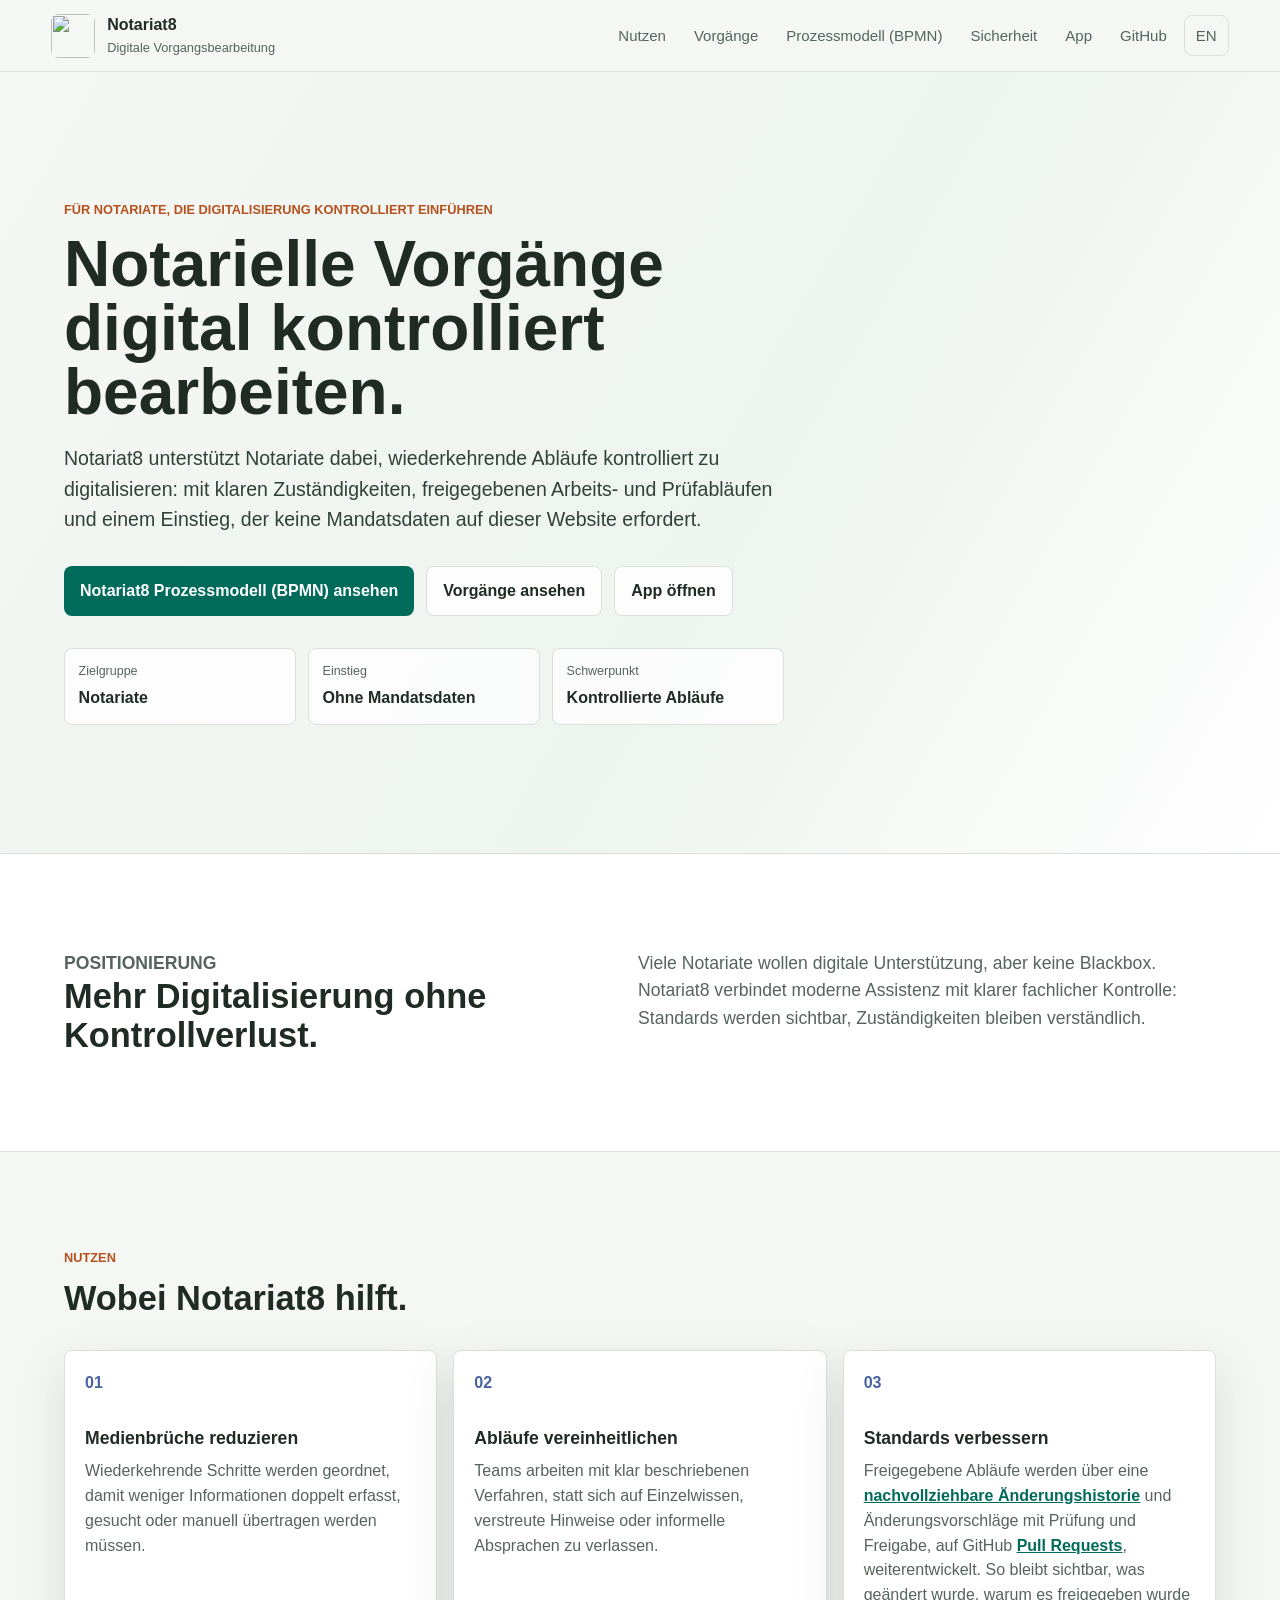
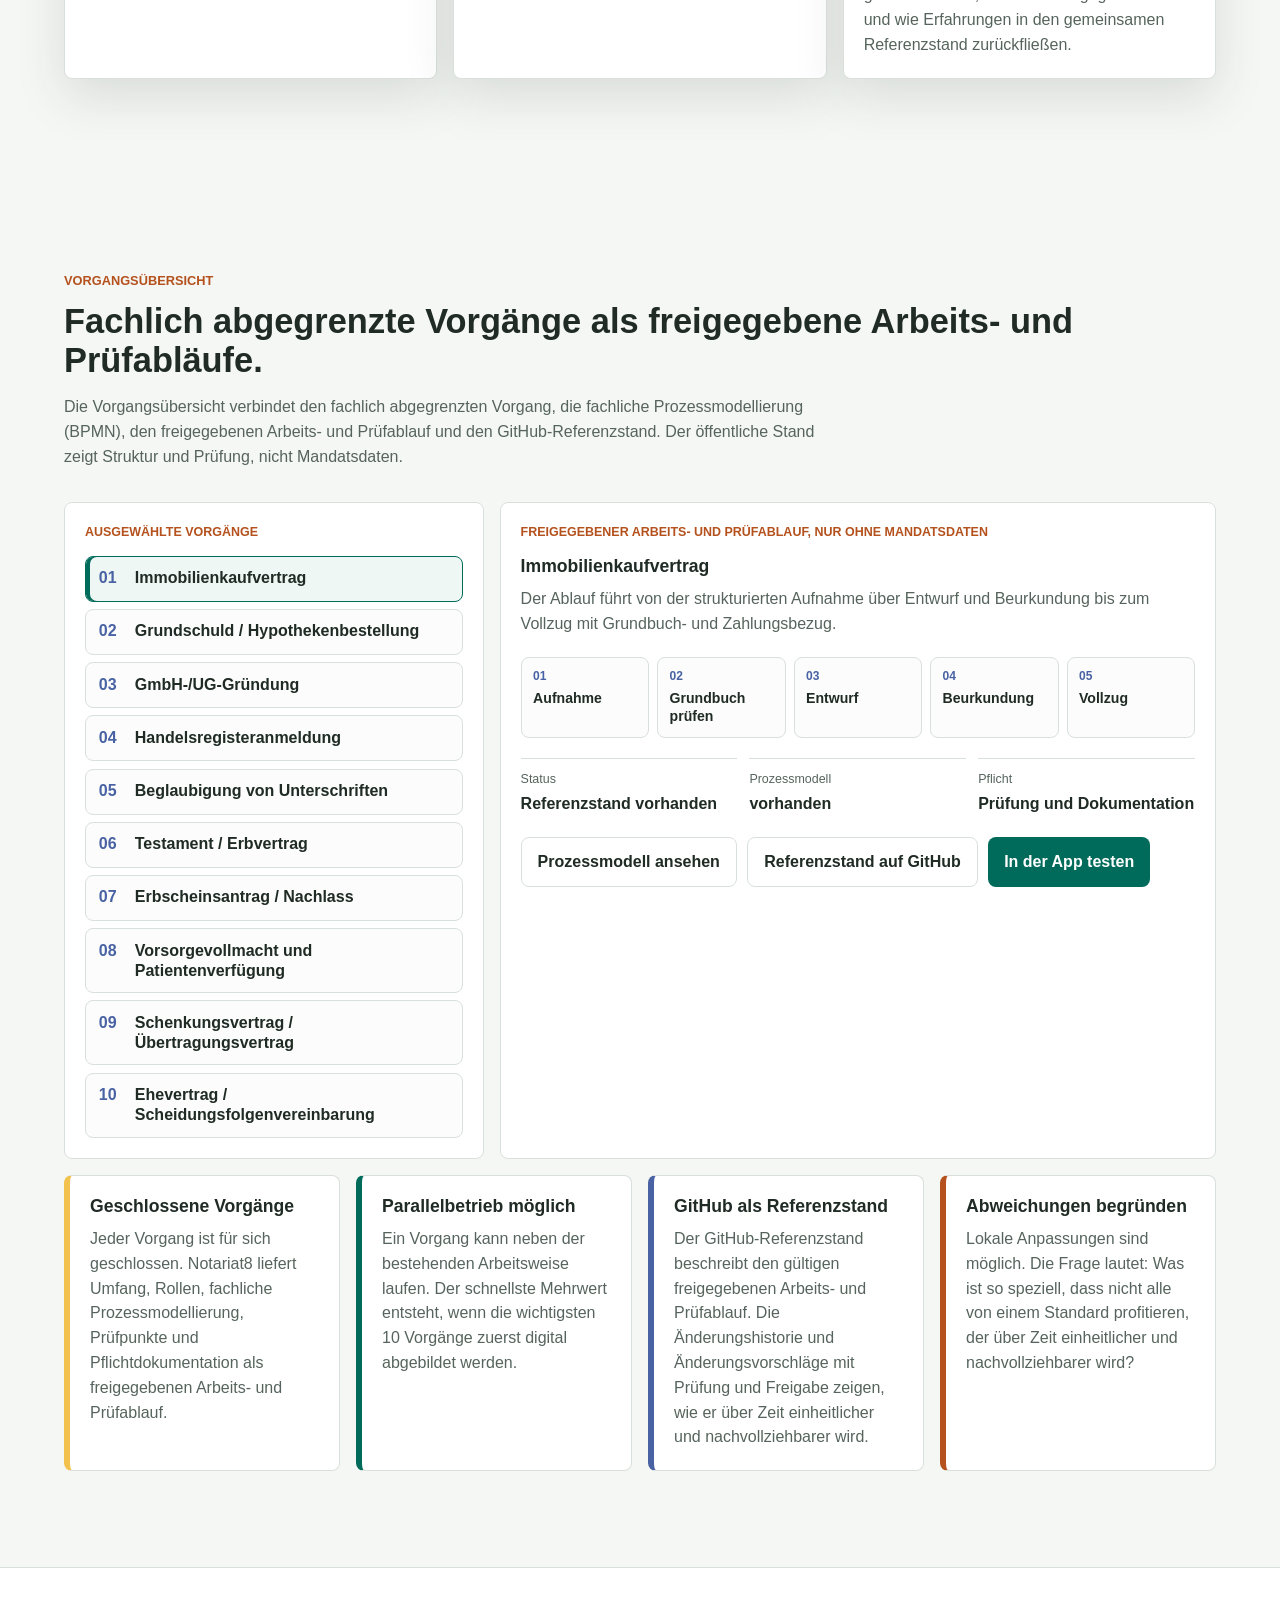
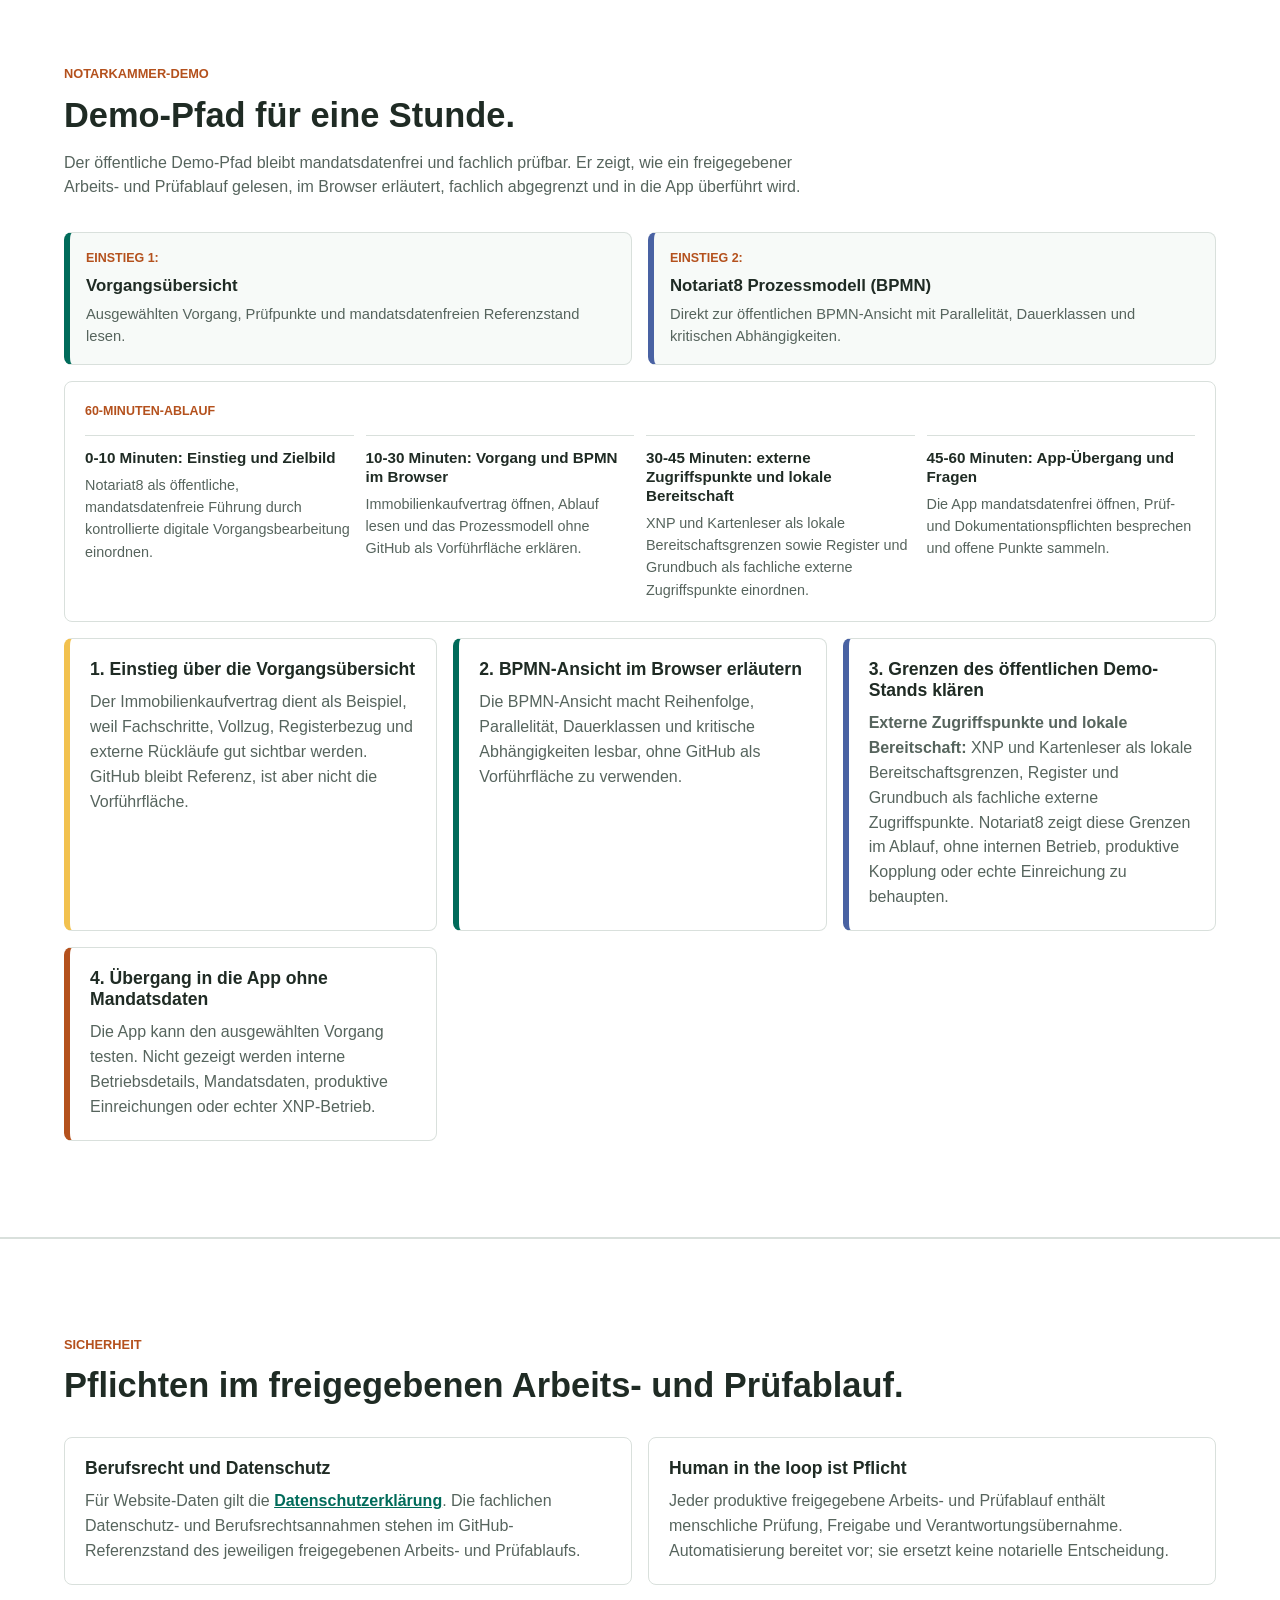
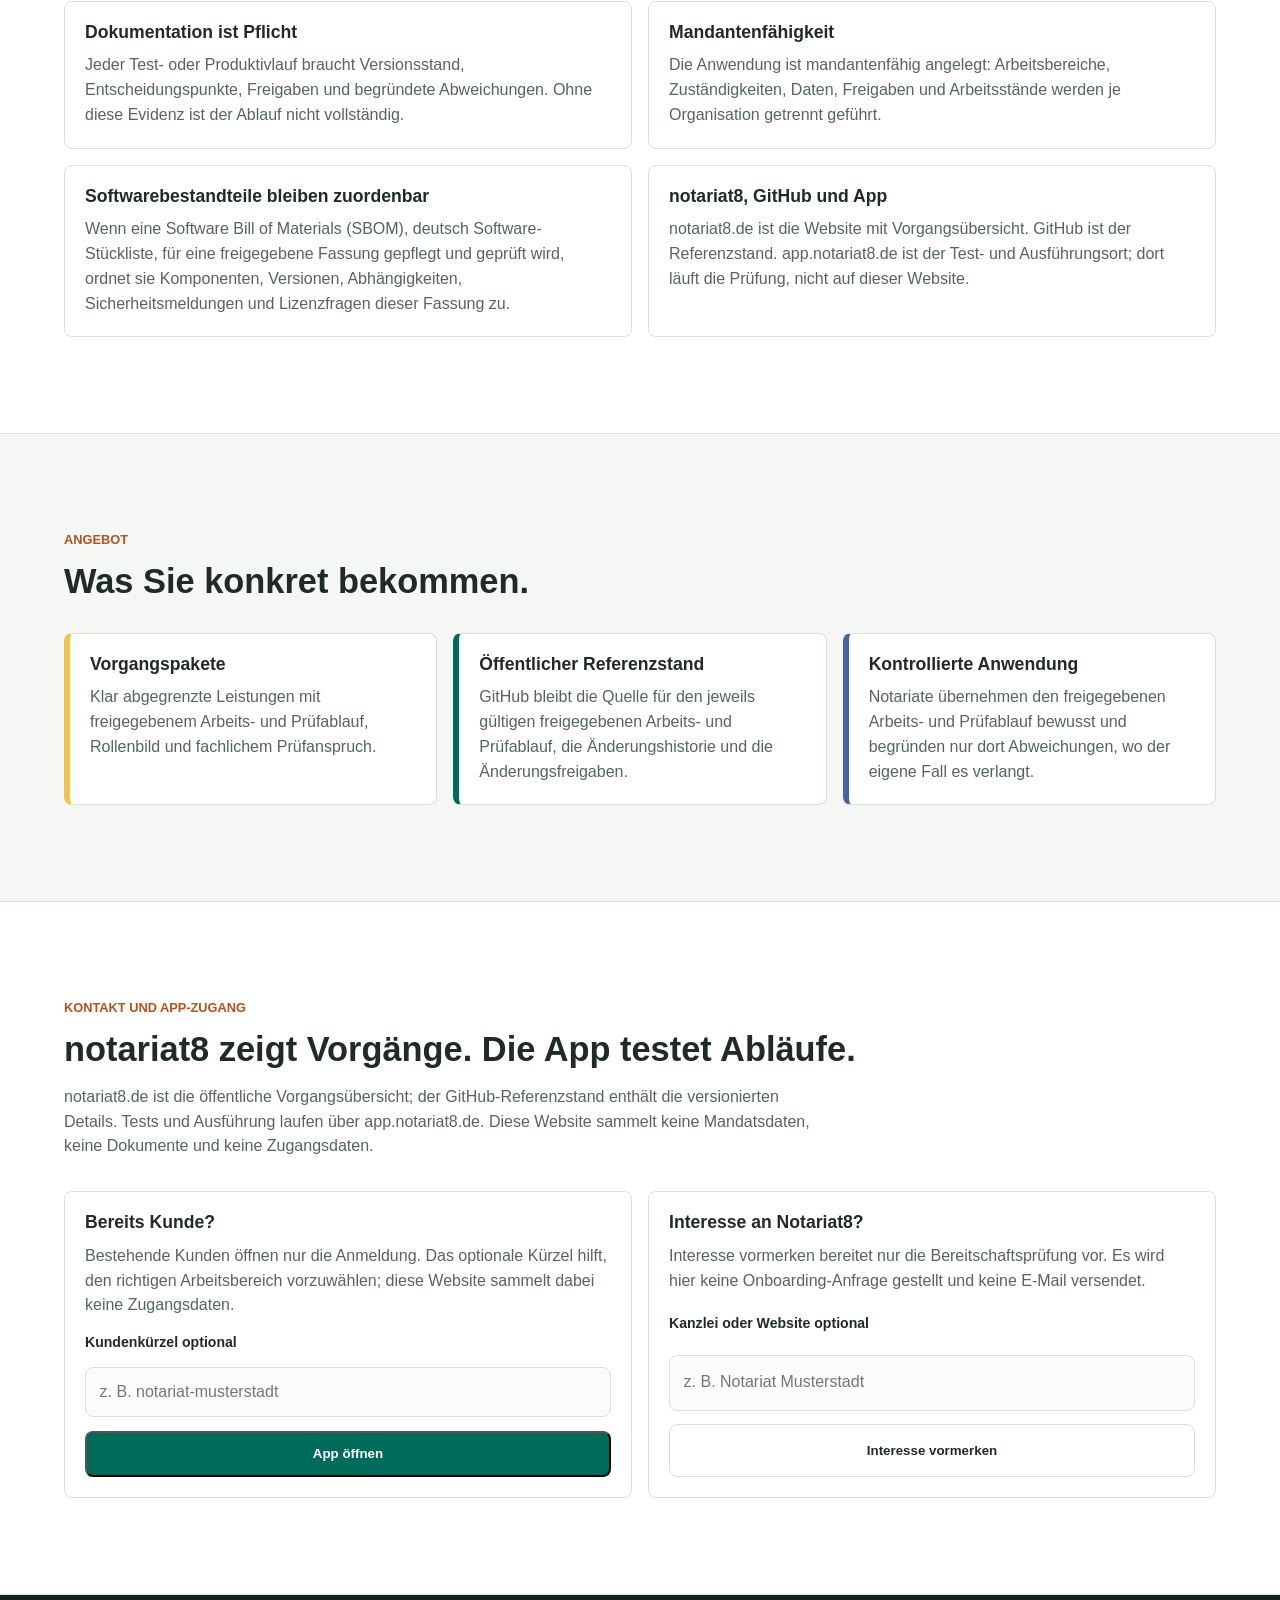
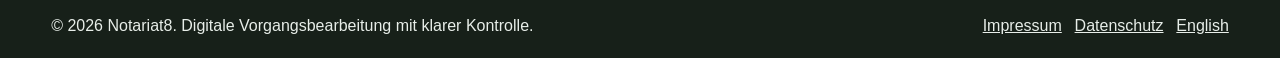
==== index.html @ 85827b91 "fix: make process model the primary matter view" ====
<!doctype html>
<html lang="de">
  <head>
    <meta charset="utf-8">
    <meta name="viewport" content="width=device-width, initial-scale=1">
    <title>Notariat8 | Digitale Vorgangsbearbeitung kontrolliert einführen</title>
    <meta name="description" content="Notariat8 liefert fachlich abgegrenzte Vorgänge und freigegebene Arbeits- und Prüfabläufe für Notariate: mit GitHub-Referenzstand, nachvollziehbarer Änderungshistorie und ohne Mandatsdaten auf dieser Website.">
    <meta name="theme-color" content="#f5f7f4">
    <link rel="canonical" href="https://notariat8.de/">
    <link rel="alternate" hreflang="de" href="https://notariat8.de/">
    <link rel="alternate" hreflang="en" href="https://notariat8.de/en/">
    <link rel="icon" href="https://bild8.de/assets/8/svg/n8.svg" type="image/svg+xml">
    <meta name="nac-app-url" content="https://app.notariat8.de">
    <link rel="stylesheet" href="assets/site.css?v=20260621-process-model-readability">
    <script src="assets/site.js?v=20260613-process-model" defer></script>
  </head>
  <body>
    <a class="skip-link" href="#content">Zum Inhalt springen</a>
    <header class="site-header">
      <a class="brand" href="./" aria-label="Notariat8 Startseite">
        <img class="brand-mark" src="https://bild8.de/assets/8/svg/n8.svg" width="44" height="44" alt="" aria-hidden="true">
        <span>
          <strong>Notariat8</strong>
          <small>Digitale Vorgangsbearbeitung</small>
        </span>
      </a>
      <button class="nav-toggle" type="button" aria-label="Navigation öffnen" aria-expanded="false" aria-controls="site-nav">☰</button>
      <nav class="site-nav" id="site-nav" aria-label="Hauptnavigation">
        <a href="#nutzen">Nutzen</a>
        <a href="#ablauf">Vorgänge</a>
        <a href="prozessmodell.html?vorgang=immobilienkaufvertrag">Prozessmodell (BPMN)</a>
        <a href="#governance">Sicherheit</a>
        <a href="#app">App</a>
        <a href="https://github.com/notariat8/NaC">GitHub</a>
        <a class="language-link" href="en/" lang="en">EN</a>
      </nav>
    </header>

    <main id="content">
      <section class="hero" aria-labelledby="hero-title">
        <div class="hero-content">
          <p class="eyebrow">Für Notariate, die Digitalisierung kontrolliert einführen</p>
          <h1 id="hero-title">Notarielle Vorgänge digital kontrolliert bearbeiten.</h1>
          <p class="lead">Notariat8 unterstützt Notariate dabei, wiederkehrende Abläufe kontrolliert zu digitalisieren: mit klaren Zuständigkeiten, freigegebenen Arbeits- und Prüfabläufen und einem Einstieg, der keine Mandatsdaten auf dieser Website erfordert.</p>
          <div class="hero-actions" aria-label="Primäre Aktionen">
            <a class="button primary" href="prozessmodell.html?vorgang=immobilienkaufvertrag">Notariat8 Prozessmodell (BPMN) ansehen</a>
            <a class="button secondary" href="#ablauf">Vorgänge ansehen</a>
            <a class="button secondary" href="#app">App öffnen</a>
          </div>
          <dl class="hero-facts" aria-label="Notariat8 Kurzüberblick">
            <div>
              <dt>Zielgruppe</dt>
              <dd>Notariate</dd>
            </div>
            <div>
              <dt>Einstieg</dt>
              <dd>Ohne Mandatsdaten</dd>
            </div>
            <div>
              <dt>Schwerpunkt</dt>
              <dd>Kontrollierte Abläufe</dd>
            </div>
          </dl>
        </div>
      </section>

      <section class="band intro" aria-label="Positionierung">
        <div class="content-grid two">
          <div>
            <p class="section-kicker">Positionierung</p>
            <h2>Mehr Digitalisierung ohne Kontrollverlust.</h2>
          </div>
          <p>Viele Notariate wollen digitale Unterstützung, aber keine Blackbox. Notariat8 verbindet moderne Assistenz mit klarer fachlicher Kontrolle: Standards werden sichtbar, Zuständigkeiten bleiben verständlich.</p>
        </div>
      </section>

      <section class="section" id="nutzen" aria-labelledby="nutzen-title">
        <div class="section-heading">
          <p class="section-kicker">Nutzen</p>
          <h2 id="nutzen-title">Wobei Notariat8 hilft.</h2>
        </div>
        <div class="card-grid">
          <article class="card">
            <span class="card-number">01</span>
            <h3>Medienbrüche reduzieren</h3>
            <p>Wiederkehrende Schritte werden geordnet, damit weniger Informationen doppelt erfasst, gesucht oder manuell übertragen werden müssen.</p>
          </article>
          <article class="card">
            <span class="card-number">02</span>
            <h3>Abläufe vereinheitlichen</h3>
            <p>Teams arbeiten mit klar beschriebenen Verfahren, statt sich auf Einzelwissen, verstreute Hinweise oder informelle Absprachen zu verlassen.</p>
          </article>
          <article class="card">
            <span class="card-number">03</span>
            <h3>Standards verbessern</h3>
            <p>Freigegebene Abläufe werden über eine <a class="text-link" href="https://docs.github.com/github/committing-changes-to-your-project/creating-and-editing-commits/about-commits">nachvollziehbare Änderungshistorie</a> und Änderungsvorschläge mit Prüfung und Freigabe, auf GitHub <a class="text-link" href="https://docs.github.com/en/pull-requests/collaborating-with-pull-requests/proposing-changes-to-your-work-with-pull-requests/about-pull-requests">Pull Requests</a>, weiterentwickelt. So bleibt sichtbar, was geändert wurde, warum es freigegeben wurde und wie Erfahrungen in den gemeinsamen Referenzstand zurückfließen.</p>
          </article>
        </div>
      </section>

      <section class="section" id="ablauf" aria-labelledby="ablauf-title">
        <div class="section-heading">
          <p class="section-kicker">Vorgangsübersicht</p>
          <h2 id="ablauf-title">Fachlich abgegrenzte Vorgänge als freigegebene Arbeits- und Prüfabläufe.</h2>
          <p>Die Vorgangsübersicht verbindet den fachlich abgegrenzten Vorgang, die fachliche Prozessmodellierung (BPMN), den freigegebenen Arbeits- und Prüfablauf und den GitHub-Referenzstand. Der öffentliche Stand zeigt Struktur und Prüfung, nicht Mandatsdaten.</p>
        </div>
        <div class="usecase-viewer" data-usecase-viewer>
          <div class="usecase-browser" aria-label="Ausgewählte Vorgänge">
            <p class="viewer-label">Ausgewählte Vorgänge</p>
            <div class="usecase-tabs" role="tablist" aria-label="Vorgänge auswählen">
              <button class="usecase-tab is-active" type="button" role="tab" id="tab-immobilienkaufvertrag" aria-controls="panel-immobilienkaufvertrag" aria-selected="true" data-usecase-tab="immobilienkaufvertrag"><span>01</span>Immobilienkaufvertrag</button>
              <button class="usecase-tab" type="button" role="tab" id="tab-grundschuld-hypothekenbestellung" aria-controls="panel-grundschuld-hypothekenbestellung" aria-selected="false" data-usecase-tab="grundschuld-hypothekenbestellung"><span>02</span>Grundschuld / Hypothekenbestellung</button>
              <button class="usecase-tab" type="button" role="tab" id="tab-online-gmbh-gruendung" aria-controls="panel-online-gmbh-gruendung" aria-selected="false" data-usecase-tab="online-gmbh-gruendung"><span>03</span>GmbH-/UG-Gründung</button>
              <button class="usecase-tab" type="button" role="tab" id="tab-handelsregisteranmeldung" aria-controls="panel-handelsregisteranmeldung" aria-selected="false" data-usecase-tab="handelsregisteranmeldung"><span>04</span>Handelsregisteranmeldung</button>
              <button class="usecase-tab" type="button" role="tab" id="tab-unterschriftsbeglaubigung" aria-controls="panel-unterschriftsbeglaubigung" aria-selected="false" data-usecase-tab="unterschriftsbeglaubigung"><span>05</span>Beglaubigung von Unterschriften</button>
              <button class="usecase-tab" type="button" role="tab" id="tab-testament-erbvertrag" aria-controls="panel-testament-erbvertrag" aria-selected="false" data-usecase-tab="testament-erbvertrag"><span>06</span>Testament / Erbvertrag</button>
              <button class="usecase-tab" type="button" role="tab" id="tab-erbscheinsantrag-nachlass" aria-controls="panel-erbscheinsantrag-nachlass" aria-selected="false" data-usecase-tab="erbscheinsantrag-nachlass"><span>07</span>Erbscheinsantrag / Nachlass</button>
              <button class="usecase-tab" type="button" role="tab" id="tab-vorsorgevollmacht-patientenverfuegung" aria-controls="panel-vorsorgevollmacht-patientenverfuegung" aria-selected="false" data-usecase-tab="vorsorgevollmacht-patientenverfuegung"><span>08</span>Vorsorgevollmacht und Patientenverfügung</button>
              <button class="usecase-tab" type="button" role="tab" id="tab-schenkungsvertrag-uebertragungsvertrag" aria-controls="panel-schenkungsvertrag-uebertragungsvertrag" aria-selected="false" data-usecase-tab="schenkungsvertrag-uebertragungsvertrag"><span>09</span>Schenkungsvertrag / Übertragungsvertrag</button>
              <button class="usecase-tab" type="button" role="tab" id="tab-ehevertrag-scheidungsfolgenvereinbarung" aria-controls="panel-ehevertrag-scheidungsfolgenvereinbarung" aria-selected="false" data-usecase-tab="ehevertrag-scheidungsfolgenvereinbarung"><span>10</span>Ehevertrag / Scheidungsfolgenvereinbarung</button>
            </div>
          </div>
          <div class="usecase-panels">
            <article class="usecase-panel is-active" role="tabpanel" id="panel-immobilienkaufvertrag" aria-labelledby="tab-immobilienkaufvertrag" data-usecase-panel="immobilienkaufvertrag">
              <p class="viewer-label">freigegebener Arbeits- und Prüfablauf, nur ohne Mandatsdaten</p>
              <h3>Immobilienkaufvertrag</h3>
              <p>Der Ablauf führt von der strukturierten Aufnahme über Entwurf und Beurkundung bis zum Vollzug mit Grundbuch- und Zahlungsbezug.</p>
              <ol class="process-steps">
                <li>Aufnahme</li>
                <li>Grundbuch prüfen</li>
                <li>Entwurf</li>
                <li>Beurkundung</li>
                <li>Vollzug</li>
              </ol>
              <dl class="viewer-meta">
                <div><dt>Status</dt><dd>Referenzstand vorhanden</dd></div>
                <div><dt>Prozessmodell</dt><dd>vorhanden</dd></div>
                <div><dt>Pflicht</dt><dd>Prüfung und Dokumentation</dd></div>
              </dl>
              <div class="viewer-actions">
                <a class="button secondary" href="prozessmodell.html?vorgang=immobilienkaufvertrag">Prozessmodell ansehen</a>
                <a class="button secondary" href="https://github.com/notariat8/NaC/tree/main/usecases/immobilienkaufvertrag">Referenzstand auf GitHub</a>
                <a class="button primary" href="https://app.notariat8.de/login?source=notariat8&amp;entry=usecase&amp;usecase=immobilienkaufvertrag">In der App testen</a>
              </div>
            </article>
            <article class="usecase-panel" role="tabpanel" id="panel-grundschuld-hypothekenbestellung" aria-labelledby="tab-grundschuld-hypothekenbestellung" data-usecase-panel="grundschuld-hypothekenbestellung" hidden>
              <p class="viewer-label">freigegebener Arbeits- und Prüfablauf, nur ohne Mandatsdaten</p>
              <h3>Grundschuld / Hypothekenbestellung</h3>
              <p>Der Ablauf bündelt Grundbuchbezug, Gläubigervorgaben, Entwurf, Beurkundung und Einreichung in einem prüfbaren Ablauf.</p>
              <ol class="process-steps">
                <li>Aufnahme</li>
                <li>Gläubigervorgaben</li>
                <li>Entwurf</li>
                <li>Beurkundung</li>
                <li>Einreichung</li>
              </ol>
              <dl class="viewer-meta">
                <div><dt>Status</dt><dd>Referenzstand vorhanden</dd></div>
                <div><dt>Prozessmodell</dt><dd>vorhanden</dd></div>
                <div><dt>Pflicht</dt><dd>Prüfung und Dokumentation</dd></div>
              </dl>
              <div class="viewer-actions">
                <a class="button secondary" href="prozessmodell.html?vorgang=grundschuld-hypothekenbestellung">Prozessmodell ansehen</a>
                <a class="button secondary" href="https://github.com/notariat8/NaC/tree/main/usecases/grundschuld-hypothekenbestellung">Referenzstand auf GitHub</a>
                <a class="button primary" href="https://app.notariat8.de/login?source=notariat8&amp;entry=usecase&amp;usecase=grundschuld-hypothekenbestellung">In der App testen</a>
              </div>
            </article>
            <article class="usecase-panel" role="tabpanel" id="panel-online-gmbh-gruendung" aria-labelledby="tab-online-gmbh-gruendung" data-usecase-panel="online-gmbh-gruendung" hidden>
              <p class="viewer-label">freigegebener Arbeits- und Prüfablauf, nur ohne Mandatsdaten</p>
              <h3>GmbH-/UG-Gründung</h3>
              <p>Der Ablauf zeigt die digitale Gründung mit Beteiligtenaufnahme, Satzung, Beurkundung, Registeranmeldung und Nachweisführung.</p>
              <ol class="process-steps">
                <li>Beteiligte</li>
                <li>Satzung</li>
                <li>Beurkundung</li>
                <li>Register</li>
                <li>Nachweise</li>
              </ol>
              <dl class="viewer-meta">
                <div><dt>Status</dt><dd>Referenzstand vorhanden</dd></div>
                <div><dt>Prozessmodell</dt><dd>vorhanden</dd></div>
                <div><dt>Pflicht</dt><dd>Prüfung und Dokumentation</dd></div>
              </dl>
              <div class="viewer-actions">
                <a class="button secondary" href="prozessmodell.html?vorgang=online-gmbh-gruendung">Prozessmodell ansehen</a>
                <a class="button secondary" href="https://github.com/notariat8/NaC/tree/main/usecases/online-gmbh-gruendung">Referenzstand auf GitHub</a>
                <a class="button primary" href="https://app.notariat8.de/login?source=notariat8&amp;entry=usecase&amp;usecase=online-gmbh-gruendung">In der App testen</a>
              </div>
            </article>
            <article class="usecase-panel" role="tabpanel" id="panel-handelsregisteranmeldung" aria-labelledby="tab-handelsregisteranmeldung" data-usecase-panel="handelsregisteranmeldung" hidden>
              <p class="viewer-label">freigegebener Arbeits- und Prüfablauf, nur ohne Mandatsdaten</p>
              <h3>Handelsregisteranmeldung</h3>
              <p>Der Ablauf verbindet Beschluss- oder Anmeldungsgrundlage, Vertretungsprüfung, Entwurf, Signatur und Registereinreichung.</p>
              <ol class="process-steps">
                <li>Anlass</li>
                <li>Vertretung</li>
                <li>Entwurf</li>
                <li>Signatur</li>
                <li>Register</li>
              </ol>
              <dl class="viewer-meta">
                <div><dt>Status</dt><dd>Referenzstand vorhanden</dd></div>
                <div><dt>Prozessmodell</dt><dd>vorhanden</dd></div>
                <div><dt>Pflicht</dt><dd>Prüfung und Dokumentation</dd></div>
              </dl>
              <div class="viewer-actions">
                <a class="button secondary" href="prozessmodell.html?vorgang=handelsregisteranmeldung">Prozessmodell ansehen</a>
                <a class="button secondary" href="https://github.com/notariat8/NaC/tree/main/usecases/handelsregisteranmeldung">Referenzstand auf GitHub</a>
                <a class="button primary" href="https://app.notariat8.de/login?source=notariat8&amp;entry=usecase&amp;usecase=handelsregisteranmeldung">In der App testen</a>
              </div>
            </article>
            <article class="usecase-panel" role="tabpanel" id="panel-unterschriftsbeglaubigung" aria-labelledby="tab-unterschriftsbeglaubigung" data-usecase-panel="unterschriftsbeglaubigung" hidden>
              <p class="viewer-label">freigegebener Arbeits- und Prüfablauf, nur ohne Mandatsdaten</p>
              <h3>Beglaubigung von Unterschriften</h3>
              <p>Der Ablauf hält Identität, Vertretung, Dokumentprüfung, Beglaubigung und Ausfertigung als geschlossenen Ablauf zusammen.</p>
              <ol class="process-steps">
                <li>Identität</li>
                <li>Vertretung</li>
                <li>Dokument</li>
                <li>Beglaubigung</li>
                <li>Ausfertigung</li>
              </ol>
              <dl class="viewer-meta">
                <div><dt>Status</dt><dd>Referenzstand vorhanden</dd></div>
                <div><dt>Prozessmodell</dt><dd>vorhanden</dd></div>
                <div><dt>Pflicht</dt><dd>Prüfung und Dokumentation</dd></div>
              </dl>
              <div class="viewer-actions">
                <a class="button secondary" href="prozessmodell.html?vorgang=unterschriftsbeglaubigung">Prozessmodell ansehen</a>
                <a class="button secondary" href="https://github.com/notariat8/NaC/tree/main/usecases/unterschriftsbeglaubigung">Referenzstand auf GitHub</a>
                <a class="button primary" href="https://app.notariat8.de/login?source=notariat8&amp;entry=usecase&amp;usecase=unterschriftsbeglaubigung">In der App testen</a>
              </div>
            </article>
            <article class="usecase-panel" role="tabpanel" id="panel-testament-erbvertrag" aria-labelledby="tab-testament-erbvertrag" data-usecase-panel="testament-erbvertrag" hidden>
              <p class="viewer-label">freigegebener Arbeits- und Prüfablauf, nur ohne Mandatsdaten</p>
              <h3>Testament / Erbvertrag</h3>
              <p>Der Ablauf zeigt Beratung, Entwurf, Beurkundung, Verwahrung und Registerbezug ohne echte persönliche Daten.</p>
              <ol class="process-steps">
                <li>Beratung</li>
                <li>Entwurf</li>
                <li>Beurkundung</li>
                <li>Verwahrung</li>
                <li>Nachweis</li>
              </ol>
              <dl class="viewer-meta">
                <div><dt>Status</dt><dd>Referenzstand vorhanden</dd></div>
                <div><dt>Prozessmodell</dt><dd>vorhanden</dd></div>
                <div><dt>Pflicht</dt><dd>Prüfung und Dokumentation</dd></div>
              </dl>
              <div class="viewer-actions">
                <a class="button secondary" href="prozessmodell.html?vorgang=testament-erbvertrag">Prozessmodell ansehen</a>
                <a class="button secondary" href="https://github.com/notariat8/NaC/tree/main/usecases/testament-erbvertrag">Referenzstand auf GitHub</a>
                <a class="button primary" href="https://app.notariat8.de/login?source=notariat8&amp;entry=usecase&amp;usecase=testament-erbvertrag">In der App testen</a>
              </div>
            </article>
            <article class="usecase-panel" role="tabpanel" id="panel-erbscheinsantrag-nachlass" aria-labelledby="tab-erbscheinsantrag-nachlass" data-usecase-panel="erbscheinsantrag-nachlass" hidden>
              <p class="viewer-label">freigegebener Arbeits- und Prüfablauf, nur ohne Mandatsdaten</p>
              <h3>Erbscheinsantrag / Nachlass</h3>
              <p>Der Ablauf führt Erbfolge, Urkundenlage, Antrag, Versicherung, Beurkundung und Nachlassgericht-Bezug geordnet zusammen.</p>
              <ol class="process-steps">
                <li>Erbfolge</li>
                <li>Urkunden</li>
                <li>Antrag</li>
                <li>Beurkundung</li>
                <li>Gericht</li>
              </ol>
              <dl class="viewer-meta">
                <div><dt>Status</dt><dd>Referenzstand vorhanden</dd></div>
                <div><dt>Prozessmodell</dt><dd>vorhanden</dd></div>
                <div><dt>Pflicht</dt><dd>Prüfung und Dokumentation</dd></div>
              </dl>
              <div class="viewer-actions">
                <a class="button secondary" href="prozessmodell.html?vorgang=erbscheinsantrag-nachlass">Prozessmodell ansehen</a>
                <a class="button secondary" href="https://github.com/notariat8/NaC/tree/main/usecases/erbscheinsantrag-nachlass">Referenzstand auf GitHub</a>
                <a class="button primary" href="https://app.notariat8.de/login?source=notariat8&amp;entry=usecase&amp;usecase=erbscheinsantrag-nachlass">In der App testen</a>
              </div>
            </article>
            <article class="usecase-panel" role="tabpanel" id="panel-vorsorgevollmacht-patientenverfuegung" aria-labelledby="tab-vorsorgevollmacht-patientenverfuegung" data-usecase-panel="vorsorgevollmacht-patientenverfuegung" hidden>
              <p class="viewer-label">freigegebener Arbeits- und Prüfablauf, nur ohne Mandatsdaten</p>
              <h3>Vorsorgevollmacht und Patientenverfügung</h3>
              <p>Der Ablauf macht Beteiligte, Reichweite, Identität, Beurkundung oder Beglaubigung, Registrierung und Ausfertigung sichtbar.</p>
              <ol class="process-steps">
                <li>Beteiligte</li>
                <li>Reichweite</li>
                <li>Identität</li>
                <li>Urkunde</li>
                <li>Register</li>
              </ol>
              <dl class="viewer-meta">
                <div><dt>Status</dt><dd>Referenzstand vorhanden</dd></div>
                <div><dt>Prozessmodell</dt><dd>vorhanden</dd></div>
                <div><dt>Pflicht</dt><dd>Prüfung und Dokumentation</dd></div>
              </dl>
              <div class="viewer-actions">
                <a class="button secondary" href="prozessmodell.html?vorgang=vorsorgevollmacht-patientenverfuegung">Prozessmodell ansehen</a>
                <a class="button secondary" href="https://github.com/notariat8/NaC/tree/main/usecases/vorsorgevollmacht-patientenverfuegung">Referenzstand auf GitHub</a>
                <a class="button primary" href="https://app.notariat8.de/login?source=notariat8&amp;entry=usecase&amp;usecase=vorsorgevollmacht-patientenverfuegung">In der App testen</a>
              </div>
            </article>
            <article class="usecase-panel" role="tabpanel" id="panel-schenkungsvertrag-uebertragungsvertrag" aria-labelledby="tab-schenkungsvertrag-uebertragungsvertrag" data-usecase-panel="schenkungsvertrag-uebertragungsvertrag" hidden>
              <p class="viewer-label">freigegebener Arbeits- und Prüfablauf, nur ohne Mandatsdaten</p>
              <h3>Schenkungsvertrag / Übertragungsvertrag</h3>
              <p>Der Ablauf führt Beteiligte, Gegenstand, Grundbuch- oder Registerbezug, Entwurf, Beurkundung und Vollzug kontrolliert zusammen.</p>
              <ol class="process-steps">
                <li>Beteiligte</li>
                <li>Gegenstand</li>
                <li>Entwurf</li>
                <li>Beurkundung</li>
                <li>Vollzug</li>
              </ol>
              <dl class="viewer-meta">
                <div><dt>Status</dt><dd>Referenzstand vorhanden</dd></div>
                <div><dt>Prozessmodell</dt><dd>vorhanden</dd></div>
                <div><dt>Pflicht</dt><dd>Prüfung und Dokumentation</dd></div>
              </dl>
              <div class="viewer-actions">
                <a class="button secondary" href="prozessmodell.html?vorgang=schenkungsvertrag-uebertragungsvertrag">Prozessmodell ansehen</a>
                <a class="button secondary" href="https://github.com/notariat8/NaC/tree/main/usecases/schenkungsvertrag-uebertragungsvertrag">Referenzstand auf GitHub</a>
                <a class="button primary" href="https://app.notariat8.de/login?source=notariat8&amp;entry=usecase&amp;usecase=schenkungsvertrag-uebertragungsvertrag">In der App testen</a>
              </div>
            </article>
            <article class="usecase-panel" role="tabpanel" id="panel-ehevertrag-scheidungsfolgenvereinbarung" aria-labelledby="tab-ehevertrag-scheidungsfolgenvereinbarung" data-usecase-panel="ehevertrag-scheidungsfolgenvereinbarung" hidden>
              <p class="viewer-label">freigegebener Arbeits- und Prüfablauf, nur ohne Mandatsdaten</p>
              <h3>Ehevertrag / Scheidungsfolgenvereinbarung</h3>
              <p>Der Ablauf strukturiert Beteiligte, Regelungsbereiche, Entwurf, Beurkundung, Ausfertigung und spätere Nachvollziehbarkeit.</p>
              <ol class="process-steps">
                <li>Beteiligte</li>
                <li>Regelungen</li>
                <li>Entwurf</li>
                <li>Beurkundung</li>
                <li>Ausfertigung</li>
              </ol>
              <dl class="viewer-meta">
                <div><dt>Status</dt><dd>Referenzstand vorhanden</dd></div>
                <div><dt>Prozessmodell</dt><dd>vorhanden</dd></div>
                <div><dt>Pflicht</dt><dd>Prüfung und Dokumentation</dd></div>
              </dl>
              <div class="viewer-actions">
                <a class="button secondary" href="prozessmodell.html?vorgang=ehevertrag-scheidungsfolgenvereinbarung">Prozessmodell ansehen</a>
                <a class="button secondary" href="https://github.com/notariat8/NaC/tree/main/usecases/ehevertrag-scheidungsfolgenvereinbarung">Referenzstand auf GitHub</a>
                <a class="button primary" href="https://app.notariat8.de/login?source=notariat8&amp;entry=usecase&amp;usecase=ehevertrag-scheidungsfolgenvereinbarung">In der App testen</a>
              </div>
            </article>
          </div>
        </div>
        <div class="artifact-layout use-case-layout">
          <article>
            <h3>Geschlossene Vorgänge</h3>
            <p>Jeder Vorgang ist für sich geschlossen. Notariat8 liefert Umfang, Rollen, fachliche Prozessmodellierung, Prüfpunkte und Pflichtdokumentation als freigegebenen Arbeits- und Prüfablauf.</p>
          </article>
          <article>
            <h3>Parallelbetrieb möglich</h3>
            <p>Ein Vorgang kann neben der bestehenden Arbeitsweise laufen. Der schnellste Mehrwert entsteht, wenn die wichtigsten 10 Vorgänge zuerst digital abgebildet werden.</p>
          </article>
          <article>
            <h3>GitHub als Referenzstand</h3>
            <p>Der GitHub-Referenzstand beschreibt den gültigen freigegebenen Arbeits- und Prüfablauf. Die Änderungshistorie und Änderungsvorschläge mit Prüfung und Freigabe zeigen, wie er über Zeit einheitlicher und nachvollziehbarer wird.</p>
          </article>
          <article>
            <h3>Abweichungen begründen</h3>
            <p>Lokale Anpassungen sind möglich. Die Frage lautet: Was ist so speziell, dass nicht alle von einem Standard profitieren, der über Zeit einheitlicher und nachvollziehbarer wird?</p>
          </article>
        </div>
      </section>

      <section class="band" id="demo-pfad" aria-labelledby="demo-pfad-title">
        <div class="section-heading">
          <p class="section-kicker">Notarkammer-Demo</p>
          <h2 id="demo-pfad-title">Demo-Pfad für eine Stunde.</h2>
          <p>Der öffentliche Demo-Pfad bleibt mandatsdatenfrei und fachlich prüfbar. Er zeigt, wie ein freigegebener Arbeits- und Prüfablauf gelesen, im Browser erläutert, fachlich abgegrenzt und in die App überführt wird.</p>
        </div>
        <div class="demo-entry-grid" aria-label="Einstiegspunkte für die Demo">
          <a class="demo-entry" href="#ablauf">
            <span>Einstieg 1:</span>
            <strong>Vorgangsübersicht</strong>
            <small>Ausgewählten Vorgang, Prüfpunkte und mandatsdatenfreien Referenzstand lesen.</small>
          </a>
          <a class="demo-entry" href="prozessmodell.html?vorgang=immobilienkaufvertrag">
            <span>Einstieg 2:</span>
            <strong>Notariat8 Prozessmodell (BPMN)</strong>
            <small>Direkt zur öffentlichen BPMN-Ansicht mit Parallelität, Dauerklassen und kritischen Abhängigkeiten.</small>
          </a>
        </div>
        <div class="demo-agenda" aria-label="60-Minuten-Ablauf">
          <p class="viewer-label">60-Minuten-Ablauf</p>
          <ol>
            <li><strong>0-10 Minuten: Einstieg und Zielbild</strong><span>Notariat8 als öffentliche, mandatsdatenfreie Führung durch kontrollierte digitale Vorgangsbearbeitung einordnen.</span></li>
            <li><strong>10-30 Minuten: Vorgang und BPMN im Browser</strong><span>Immobilienkaufvertrag öffnen, Ablauf lesen und das Prozessmodell ohne GitHub als Vorführfläche erklären.</span></li>
            <li><strong>30-45 Minuten: externe Zugriffspunkte und lokale Bereitschaft</strong><span>XNP und Kartenleser als lokale Bereitschaftsgrenzen sowie Register und Grundbuch als fachliche externe Zugriffspunkte einordnen.</span></li>
            <li><strong>45-60 Minuten: App-Übergang und Fragen</strong><span>Die App mandatsdatenfrei öffnen, Prüf- und Dokumentationspflichten besprechen und offene Punkte sammeln.</span></li>
          </ol>
        </div>
        <div class="artifact-layout">
          <article>
            <h3>1. Einstieg über die Vorgangsübersicht</h3>
            <p>Der Immobilienkaufvertrag dient als Beispiel, weil Fachschritte, Vollzug, Registerbezug und externe Rückläufe gut sichtbar werden. GitHub bleibt Referenz, ist aber nicht die Vorführfläche.</p>
          </article>
          <article>
            <h3>2. BPMN-Ansicht im Browser erläutern</h3>
            <p>Die BPMN-Ansicht macht Reihenfolge, Parallelität, Dauerklassen und kritische Abhängigkeiten lesbar, ohne GitHub als Vorführfläche zu verwenden.</p>
          </article>
          <article>
            <h3>3. Grenzen des öffentlichen Demo-Stands klären</h3>
            <p><strong>Externe Zugriffspunkte und lokale Bereitschaft:</strong> XNP und Kartenleser als lokale Bereitschaftsgrenzen, Register und Grundbuch als fachliche externe Zugriffspunkte. Notariat8 zeigt diese Grenzen im Ablauf, ohne internen Betrieb, produktive Kopplung oder echte Einreichung zu behaupten.</p>
          </article>
          <article>
            <h3>4. Übergang in die App ohne Mandatsdaten</h3>
            <p>Die App kann den ausgewählten Vorgang testen. Nicht gezeigt werden interne Betriebsdetails, Mandatsdaten, produktive Einreichungen oder echter XNP-Betrieb.</p>
          </article>
        </div>
      </section>

      <section class="band" id="governance" aria-labelledby="governance-title">
        <div class="section-heading">
          <p class="section-kicker">Sicherheit</p>
          <h2 id="governance-title">Pflichten im freigegebenen Arbeits- und Prüfablauf.</h2>
        </div>
        <div class="governance-list">
          <div>
            <h3>Berufsrecht und Datenschutz</h3>
            <p>Für Website-Daten gilt die <a class="text-link" href="datenschutz.html">Datenschutzerklärung</a>. Die fachlichen Datenschutz- und Berufsrechtsannahmen stehen im GitHub-Referenzstand des jeweiligen freigegebenen Arbeits- und Prüfablaufs.</p>
          </div>
          <div>
            <h3>Human in the loop ist Pflicht</h3>
            <p>Jeder produktive freigegebene Arbeits- und Prüfablauf enthält menschliche Prüfung, Freigabe und Verantwortungsübernahme. Automatisierung bereitet vor; sie ersetzt keine notarielle Entscheidung.</p>
          </div>
          <div>
            <h3>Dokumentation ist Pflicht</h3>
            <p>Jeder Test- oder Produktivlauf braucht Versionsstand, Entscheidungspunkte, Freigaben und begründete Abweichungen. Ohne diese Evidenz ist der Ablauf nicht vollständig.</p>
          </div>
          <div>
            <h3>Mandantenfähigkeit</h3>
            <p>Die Anwendung ist mandantenfähig angelegt: Arbeitsbereiche, Zuständigkeiten, Daten, Freigaben und Arbeitsstände werden je Organisation getrennt geführt.</p>
          </div>
          <div>
            <h3>Softwarebestandteile bleiben zuordenbar</h3>
            <p>Wenn eine Software Bill of Materials (SBOM), deutsch Software-Stückliste, für eine freigegebene Fassung gepflegt und geprüft wird, ordnet sie Komponenten, Versionen, Abhängigkeiten, Sicherheitsmeldungen und Lizenzfragen dieser Fassung zu.</p>
          </div>
          <div>
            <h3>notariat8, GitHub und App</h3>
            <p>notariat8.de ist die Website mit Vorgangsübersicht. GitHub ist der Referenzstand. app.notariat8.de ist der Test- und Ausführungsort; dort läuft die Prüfung, nicht auf dieser Website.</p>
          </div>
        </div>
      </section>

      <section class="section" id="angebot" aria-labelledby="angebot-title">
        <div class="section-heading">
          <p class="section-kicker">Angebot</p>
          <h2 id="angebot-title">Was Sie konkret bekommen.</h2>
        </div>
        <div class="artifact-layout">
          <article>
            <h3>Vorgangspakete</h3>
            <p>Klar abgegrenzte Leistungen mit freigegebenem Arbeits- und Prüfablauf, Rollenbild und fachlichem Prüfanspruch.</p>
          </article>
          <article>
            <h3>Öffentlicher Referenzstand</h3>
            <p>GitHub bleibt die Quelle für den jeweils gültigen freigegebenen Arbeits- und Prüfablauf, die Änderungshistorie und die Änderungsfreigaben.</p>
          </article>
          <article>
            <h3>Kontrollierte Anwendung</h3>
            <p>Notariate übernehmen den freigegebenen Arbeits- und Prüfablauf bewusst und begründen nur dort Abweichungen, wo der eigene Fall es verlangt.</p>
          </article>
        </div>
      </section>

      <section class="band app-transition" id="app" aria-labelledby="app-title">
        <div class="section-heading">
          <p class="section-kicker">Kontakt und App-Zugang</p>
          <h2 id="app-title">notariat8 zeigt Vorgänge. Die App testet Abläufe.</h2>
          <p>notariat8.de ist die öffentliche Vorgangsübersicht; der GitHub-Referenzstand enthält die versionierten Details. Tests und Ausführung laufen über app.notariat8.de. Diese Website sammelt keine Mandatsdaten, keine Dokumente und keine Zugangsdaten.</p>
        </div>
        <div class="app-transition-grid">
          <form class="app-transition-panel" data-nac-transition="customer">
            <div>
              <h3>Bereits Kunde?</h3>
              <p>Bestehende Kunden öffnen nur die Anmeldung. Das optionale Kürzel hilft, den richtigen Arbeitsbereich vorzuwählen; diese Website sammelt dabei keine Zugangsdaten.</p>
            </div>
            <label for="customer-hint">Kundenkürzel optional</label>
            <input id="customer-hint" name="tenant_hint" type="text" inputmode="text" autocomplete="organization" maxlength="120" placeholder="z. B. notariat-musterstadt">
            <button class="button primary" type="submit">App öffnen</button>
          </form>
          <form class="app-transition-panel" data-nac-transition="prospect">
            <div>
              <h3>Interesse an Notariat8?</h3>
              <p>Interesse vormerken bereitet nur die Bereitschaftsprüfung vor. Es wird hier keine Onboarding-Anfrage gestellt und keine E-Mail versendet.</p>
            </div>
            <label for="office-hint">Kanzlei oder Website optional</label>
            <input id="office-hint" name="domain_hint" type="text" inputmode="url" autocomplete="organization" maxlength="120" placeholder="z. B. Notariat Musterstadt">
            <button class="button secondary" type="submit">Interesse vormerken</button>
          </form>
        </div>
      </section>

    </main>

    <footer class="site-footer">
      <p>© 2026 Notariat8. Digitale Vorgangsbearbeitung mit klarer Kontrolle.</p>
      <nav aria-label="Footer Navigation">
        <a href="impressum.html">Impressum</a>
        <a href="datenschutz.html">Datenschutz</a>
        <a href="en/" lang="en">English</a>
      </nav>
    </footer>
  </body>
</html>
---- assets/site.css ----
:root {
  --ink: #1f2b24;
  --muted: #56645d;
  --paper: #f5f7f4;
  --surface: #ffffff;
  --line: #d9e0dc;
  --green: #006b5a;
  --green-dark: #06483f;
  --gold: #f2c14e;
  --copper: #b4511d;
  --blue: #4962a3;
  --shadow: 0 18px 50px rgba(31, 43, 36, 0.13);
}

* {
  box-sizing: border-box;
}

html {
  scroll-behavior: smooth;
  scroll-padding-top: 88px;
}

body {
  margin: 0;
  background: var(--paper);
  color: var(--ink);
  font-family: Arial, Helvetica, sans-serif;
  line-height: 1.55;
}

a {
  color: inherit;
}

.skip-link {
  background: var(--ink);
  color: var(--surface);
  left: 1rem;
  padding: 0.5rem 0.75rem;
  position: fixed;
  top: -4rem;
  z-index: 20;
}

.skip-link:focus {
  top: 1rem;
}

.site-header {
  align-items: center;
  background: rgba(245, 247, 244, 0.94);
  border-bottom: 1px solid var(--line);
  display: flex;
  gap: 1rem;
  justify-content: space-between;
  min-height: 72px;
  padding: 0.75rem clamp(1rem, 4vw, 4rem);
  position: sticky;
  top: 0;
  z-index: 10;
}

.brand {
  align-items: center;
  display: inline-flex;
  gap: 0.75rem;
  min-width: 0;
  text-decoration: none;
}

.brand-mark {
  border-radius: 8px;
  flex: 0 0 44px;
  height: 44px;
  object-fit: contain;
  width: 44px;
}

.brand strong,
.brand small {
  display: block;
}

.brand strong {
  font-size: 1rem;
}

.brand small {
  color: var(--muted);
  font-size: 0.8rem;
}

.site-nav {
  align-items: center;
  display: flex;
  gap: 0.35rem;
}

.site-nav a {
  border-radius: 8px;
  color: var(--muted);
  font-size: 0.94rem;
  padding: 0.5rem 0.7rem;
  text-decoration: none;
}

.site-nav a:hover,
.site-nav a:focus-visible {
  background: #e8eee9;
  color: var(--ink);
}

.site-nav.legal-nav {
  display: flex;
}

.language-link {
  border: 1px solid var(--line);
}

.nav-toggle {
  align-items: center;
  background: var(--surface);
  border: 1px solid var(--line);
  border-radius: 8px;
  color: var(--ink);
  display: none;
  font-size: 1.3rem;
  height: 42px;
  justify-content: center;
  width: 42px;
}

.hero {
  align-items: center;
  background: linear-gradient(120deg, #f5f7f4 0%, #eef4ef 58%, #ffffff 100%);
  display: flex;
  min-height: 72vh;
  overflow: hidden;
  padding: clamp(4rem, 10vw, 8rem) clamp(1rem, 5vw, 5rem);
  position: relative;
}

.hero::after {
  background: url("https://bild8.de/assets/8/svg/n8.svg") center / contain no-repeat;
  content: "";
  height: clamp(14rem, 32vw, 28rem);
  opacity: 0.08;
  pointer-events: none;
  position: absolute;
  right: clamp(1rem, 8vw, 8rem);
  top: 50%;
  transform: translateY(-50%);
  width: clamp(14rem, 32vw, 28rem);
}

.hero-content {
  max-width: 780px;
  position: relative;
  z-index: 1;
}

.eyebrow,
.section-kicker {
  color: var(--copper);
  font-size: 0.8rem;
  font-weight: 700;
  letter-spacing: 0;
  margin: 0 0 0.75rem;
  text-transform: uppercase;
}

h1,
h2,
h3,
p {
  overflow-wrap: anywhere;
}

h1 {
  font-size: 4rem;
  line-height: 1;
  margin: 0 0 1rem;
}

h2 {
  font-size: 2.15rem;
  line-height: 1.12;
  margin: 0;
}

h3 {
  font-size: 1.1rem;
  line-height: 1.2;
  margin: 0 0 0.65rem;
}

.lead {
  color: #314139;
  font-size: 1.22rem;
  max-width: 720px;
}

.hero-actions {
  display: flex;
  flex-wrap: wrap;
  gap: 0.75rem;
  margin: 2rem 0;
}

.button {
  align-items: center;
  border-radius: 8px;
  display: inline-flex;
  font-weight: 700;
  justify-content: center;
  min-height: 46px;
  padding: 0.72rem 1rem;
  text-decoration: none;
}

.button.primary {
  background: var(--green);
  color: var(--surface);
}

.button.primary:hover,
.button.primary:focus-visible {
  background: var(--green-dark);
}

.button.secondary {
  background: rgba(255, 255, 255, 0.82);
  border: 1px solid var(--line);
  color: var(--ink);
}

.hero-facts {
  display: grid;
  gap: 0.75rem;
  grid-template-columns: repeat(3, minmax(0, 1fr));
  margin: 0;
  max-width: 720px;
}

.hero-facts div {
  background: rgba(255, 255, 255, 0.78);
  border: 1px solid var(--line);
  border-radius: 8px;
  padding: 0.85rem;
}

.hero-facts dt {
  color: var(--muted);
  font-size: 0.78rem;
  margin-bottom: 0.25rem;
}

.hero-facts dd {
  font-weight: 700;
  margin: 0;
}

.band,
.section,
.cta-band,
.legal-page {
  padding: clamp(3rem, 8vw, 6rem) clamp(1rem, 5vw, 5rem);
}

section[id] {
  scroll-margin-top: 88px;
}

.band {
  background: var(--surface);
  border-block: 1px solid var(--line);
}

.content-grid.two {
  align-items: start;
  display: grid;
  gap: clamp(1.5rem, 4vw, 4rem);
  grid-template-columns: minmax(0, 0.95fr) minmax(0, 1.05fr);
  margin: 0 auto;
  max-width: 1180px;
}

.content-grid p {
  color: var(--muted);
  font-size: 1.1rem;
  margin: 0;
}

.section-heading {
  margin: 0 auto 2rem;
  max-width: 1180px;
}

.section-heading p:last-child {
  color: var(--muted);
  margin: 1rem 0 0;
  max-width: 760px;
}

.card-grid,
.artifact-layout,
.governance-list {
  display: grid;
  gap: 1rem;
  margin: 0 auto;
  max-width: 1180px;
}

.card-grid {
  grid-template-columns: repeat(3, minmax(0, 1fr));
}

.card,
.artifact-layout article,
.governance-list div,
.legal-box {
  background: var(--surface);
  border: 1px solid var(--line);
  border-radius: 8px;
  padding: 1.25rem;
}

.card {
  box-shadow: var(--shadow);
}

.card-number {
  color: var(--blue);
  display: inline-block;
  font-weight: 700;
  margin-bottom: 2rem;
}

.card p,
.artifact-layout p,
.governance-list p,
.legal-page p {
  color: var(--muted);
  margin: 0;
}

.governance-list {
  grid-template-columns: repeat(2, minmax(0, 1fr));
}

.artifact-layout {
  grid-template-columns: repeat(3, minmax(0, 1fr));
}

.use-case-layout {
  grid-template-columns: repeat(4, minmax(0, 1fr));
}

.artifact-layout article {
  border-left: 6px solid var(--gold);
}

.artifact-layout article:nth-child(2) {
  border-left-color: var(--green);
}

.artifact-layout article:nth-child(3) {
  border-left-color: var(--blue);
}

.artifact-layout article:nth-child(4) {
  border-left-color: var(--copper);
}

.demo-entry-grid,
.demo-agenda {
  margin: 0 auto 1rem;
  max-width: 1180px;
}

.demo-entry-grid {
  display: grid;
  gap: 1rem;
  grid-template-columns: repeat(2, minmax(0, 1fr));
}

.demo-entry {
  background: #f7faf8;
  border: 1px solid var(--line);
  border-left: 6px solid var(--green);
  border-radius: 8px;
  color: var(--ink);
  display: grid;
  gap: 0.25rem;
  padding: 1rem;
  text-decoration: none;
}

.demo-entry:nth-child(2) {
  border-left-color: var(--blue);
}

.demo-entry:hover,
.demo-entry:focus-visible {
  border-color: var(--green);
  outline: none;
}

.demo-entry span {
  color: var(--copper);
  font-size: 0.78rem;
  font-weight: 700;
  text-transform: uppercase;
}

.demo-entry strong {
  font-size: 1.05rem;
}

.demo-entry small {
  color: var(--muted);
  font-size: 0.92rem;
}

.demo-agenda {
  background: var(--surface);
  border: 1px solid var(--line);
  border-radius: 8px;
  padding: 1.25rem;
}

.demo-agenda ol {
  display: grid;
  gap: 0.75rem;
  grid-template-columns: repeat(4, minmax(0, 1fr));
  list-style: none;
  margin: 0;
  padding: 0;
}

.demo-agenda li {
  border-top: 1px solid var(--line);
  min-width: 0;
  padding-top: 0.75rem;
}

.demo-agenda strong,
.demo-agenda span {
  display: block;
}

.demo-agenda strong {
  color: var(--ink);
  font-size: 0.95rem;
  line-height: 1.25;
}

.demo-agenda span {
  color: var(--muted);
  font-size: 0.9rem;
  margin-top: 0.4rem;
}

.usecase-viewer {
  display: grid;
  gap: 1rem;
  grid-template-columns: minmax(16rem, 0.82fr) minmax(0, 1.4fr);
  margin: 0 auto 1rem;
  max-width: 1180px;
}

.usecase-browser,
.usecase-panel {
  background: var(--surface);
  border: 1px solid var(--line);
  border-radius: 8px;
  padding: 1.25rem;
}

.viewer-label {
  color: var(--copper);
  font-size: 0.78rem;
  font-weight: 700;
  letter-spacing: 0;
  margin: 0 0 0.85rem;
  text-transform: uppercase;
}

.usecase-tabs {
  display: grid;
  gap: 0.45rem;
}

.usecase-tab {
  align-items: flex-start;
  background: #fbfcfb;
  border: 1px solid var(--line);
  border-radius: 8px;
  color: var(--ink);
  cursor: pointer;
  display: flex;
  font: inherit;
  font-weight: 700;
  gap: 0.65rem;
  line-height: 1.25;
  min-height: 46px;
  padding: 0.72rem 0.8rem;
  text-align: left;
  width: 100%;
}

.usecase-tab span {
  color: var(--blue);
  flex: 0 0 1.6rem;
  font-weight: 700;
}

.usecase-tab:hover,
.usecase-tab:focus-visible,
.usecase-tab[aria-selected="true"] {
  border-color: var(--green);
  outline: none;
}

.usecase-tab[aria-selected="true"] {
  background: #eef7f4;
  box-shadow: inset 4px 0 0 var(--green);
}

.usecase-panel {
  min-height: 100%;
}

.usecase-panel[hidden] {
  display: none;
}

.usecase-panel > p:not(.viewer-label) {
  color: var(--muted);
  margin: 0;
}

.process-steps {
  counter-reset: process-step;
  display: grid;
  gap: 0.5rem;
  grid-template-columns: repeat(auto-fit, minmax(112px, 1fr));
  list-style: none;
  margin: 1.25rem 0;
  padding: 0;
}

.process-steps li {
  background: #fbfcfb;
  border: 1px solid var(--line);
  border-radius: 8px;
  color: var(--ink);
  font-size: 0.88rem;
  font-weight: 700;
  line-height: 1.25;
  min-height: 68px;
  min-width: 0;
  overflow-wrap: break-word;
  padding: 0.72rem;
}

.process-steps li::before {
  color: var(--blue);
  content: counter(process-step, decimal-leading-zero);
  counter-increment: process-step;
  display: block;
  font-size: 0.75rem;
  margin-bottom: 0.35rem;
}

.viewer-meta {
  display: grid;
  gap: 0.75rem;
  grid-template-columns: repeat(3, minmax(0, 1fr));
  margin: 0 0 1.25rem;
}

.viewer-meta div {
  border-top: 1px solid var(--line);
  padding-top: 0.7rem;
}

.viewer-meta dt {
  color: var(--muted);
  font-size: 0.78rem;
  margin-bottom: 0.2rem;
}

.viewer-meta dd {
  font-weight: 700;
  margin: 0;
}

.viewer-actions {
  display: flex;
  flex-wrap: wrap;
  gap: 0.65rem;
}

.process-model-page .section-heading {
  margin-bottom: 1.25rem;
}

.process-model-hero {
  padding-bottom: clamp(1.75rem, 4vw, 3rem);
  padding-top: clamp(2rem, 5vw, 4rem);
}

.process-model-page h1 {
  font-size: clamp(2.3rem, 5vw, 4rem);
  hyphens: auto;
  overflow-wrap: normal;
}

.process-model-actions {
  display: flex;
  flex-wrap: wrap;
  gap: 0.65rem;
  margin: 0 auto;
  max-width: 1180px;
}

.process-model-shell {
  padding-top: 0;
}

.process-model-selector {
  display: flex;
  flex-wrap: wrap;
  gap: 0.5rem;
  margin: 0 auto 1rem;
  max-width: 1180px;
}

.process-model-selector a {
  background: var(--surface);
  border: 1px solid var(--line);
  border-radius: 8px;
  color: var(--ink);
  font-size: 0.88rem;
  font-weight: 700;
  padding: 0.55rem 0.72rem;
  text-decoration: none;
}

.process-model-selector a:hover,
.process-model-selector a:focus-visible,
.process-model-selector a.is-active {
  border-color: var(--green);
  outline: none;
}

.process-model-selector a.is-active {
  background: #eef7f4;
  box-shadow: inset 4px 0 0 var(--green);
}

.process-model-canvas {
  background: var(--surface);
  border: 1px solid var(--line);
  border-radius: 8px;
  margin: 0 auto 1rem;
  max-width: 1180px;
  overflow: hidden;
}

.process-model-scroll {
  overflow-x: auto;
  padding: 0.75rem;
  scroll-snap-type: x proximity;
}

.process-model-scroll img {
  display: block;
  height: auto;
  max-width: none;
  min-width: 980px;
  scroll-snap-align: start;
  width: 100%;
}

.process-model-canvas figcaption {
  border-top: 1px solid var(--line);
  color: var(--muted);
  font-size: 0.88rem;
  margin: 0;
  padding: 0.85rem 1rem;
}

.process-model-demo-note {
  background: #f7faf8;
  border: 1px solid var(--line);
  border-left: 5px solid var(--blue);
  border-radius: 8px;
  margin: 0 auto 1rem;
  max-width: 1180px;
  padding: 1rem;
}

.process-model-demo-note ul {
  display: grid;
  gap: 0.65rem;
  grid-template-columns: repeat(3, minmax(0, 1fr));
  list-style: none;
  margin: 0;
  padding: 0;
}

.process-model-demo-note li {
  color: var(--muted);
  font-size: 0.92rem;
}

.process-model-demo-note strong {
  color: var(--ink);
}

.process-model-details {
  display: grid;
  gap: 1rem;
  grid-template-columns: minmax(0, 1fr);
  margin: 0 auto;
  max-width: 1180px;
}

.process-model-details article {
  background: var(--surface);
  border: 1px solid var(--line);
  border-radius: 8px;
  padding: 1.25rem;
}

.process-model-details h2 {
  font-size: 1.25rem;
  margin: 0 0 0.9rem;
}

.process-model-steps {
  counter-reset: process-model-step;
  display: grid;
  gap: 0.5rem;
  grid-template-columns: repeat(auto-fit, minmax(128px, 1fr));
  list-style: none;
  margin: 0;
  padding: 0;
}

.process-model-steps li {
  background: #fbfcfb;
  border: 1px solid var(--line);
  border-radius: 8px;
  color: var(--ink);
  font-size: 0.9rem;
  font-weight: 700;
  line-height: 1.25;
  min-height: 70px;
  overflow-wrap: break-word;
  padding: 0.72rem;
}

.process-model-steps li::before {
  color: var(--blue);
  content: counter(process-model-step, decimal-leading-zero);
  counter-increment: process-model-step;
  display: block;
  font-size: 0.76rem;
  margin-bottom: 0.35rem;
}

.process-duration-bands,
.process-critical-path {
  display: grid;
  gap: 0.6rem;
  list-style: none;
  margin: 0;
  padding: 0;
}

.process-duration-bands {
  grid-template-columns: repeat(auto-fit, minmax(190px, 1fr));
  margin-bottom: 1rem;
}

.process-duration-band {
  background: #fbfcfb;
  border: 1px solid var(--line);
  border-left: 5px solid var(--green);
  border-radius: 8px;
  display: grid;
  gap: 0.25rem;
  min-height: 76px;
  padding: 0.75rem;
}

.process-duration-band.standard_external {
  border-left-color: var(--gold);
}

.process-duration-band.extended_external {
  border-left-color: var(--copper);
}

.process-duration-band span {
  color: var(--muted);
  font-size: 0.82rem;
  font-weight: 700;
}

.process-duration-band strong {
  color: var(--ink);
  font-size: 1rem;
}

.process-critical-path li {
  background: #fbfcfb;
  border: 1px solid var(--line);
  border-radius: 8px;
  color: var(--muted);
  padding: 0.75rem;
}

.viewer-meta.compact {
  grid-template-columns: 1fr;
  margin-bottom: 0;
}

.app-transition {
  padding: clamp(3rem, 8vw, 6rem) clamp(1rem, 5vw, 5rem);
}

.app-transition-grid {
  display: grid;
  gap: 1rem;
  grid-template-columns: repeat(2, minmax(0, 1fr));
  margin: 0 auto;
  max-width: 1180px;
}

.app-transition-panel {
  background: var(--surface);
  border: 1px solid var(--line);
  border-radius: 8px;
  display: grid;
  gap: 0.85rem;
  padding: 1.25rem;
}

.app-transition-panel p {
  color: var(--muted);
  margin: 0;
}

.app-transition-panel label {
  color: var(--ink);
  font-size: 0.88rem;
  font-weight: 700;
}

.app-transition-panel input {
  background: #fbfcfb;
  border: 1px solid var(--line);
  border-radius: 8px;
  color: var(--ink);
  font: inherit;
  min-height: 46px;
  padding: 0.72rem 0.85rem;
  width: 100%;
}

.app-transition-panel input:focus {
  border-color: var(--green);
  outline: 3px solid rgba(0, 107, 90, 0.16);
}

.cta-band {
  align-items: center;
  background: var(--ink);
  color: var(--surface);
  display: flex;
  gap: 1.5rem;
  justify-content: space-between;
}

.cta-band .section-kicker {
  color: var(--gold);
}

.cta-band h2 {
  max-width: 720px;
}

.site-footer {
  align-items: center;
  background: #172019;
  color: #e8eee9;
  display: flex;
  gap: 1rem;
  justify-content: space-between;
  padding: 1.2rem clamp(1rem, 4vw, 4rem);
}

.site-footer p {
  margin: 0;
}

.site-footer nav {
  display: flex;
  flex-wrap: wrap;
  gap: 0.8rem;
}

.site-footer a {
  color: #e8eee9;
}

.legal-page {
  margin: 0 auto;
  max-width: 900px;
}

.legal-page h1 {
  font-size: 2.7rem;
}

.legal-page h2 {
  font-size: 1.25rem;
  margin-bottom: 0.5rem;
}

.legal-box {
  margin: 1rem 0;
}

.text-link {
  color: var(--green);
  font-weight: 700;
}

.repo-table-wrap {
  overflow-x: auto;
}

.repo-table {
  border-collapse: collapse;
  min-width: 720px;
  width: 100%;
}

.repo-table th,
.repo-table td {
  border-bottom: 1px solid var(--line);
  padding: 0.75rem;
  text-align: left;
  vertical-align: top;
}

.repo-table thead th {
  color: var(--muted);
  font-size: 0.82rem;
  text-transform: uppercase;
}

.repo-table tbody tr:last-child th,
.repo-table tbody tr:last-child td {
  border-bottom: 0;
}

.not-found {
  align-items: flex-start;
  display: flex;
  flex-direction: column;
  justify-content: center;
  min-height: 100vh;
  padding: clamp(2rem, 8vw, 6rem);
}

.not-found h1 {
  font-size: 3rem;
}

@media (max-width: 860px) {
  .site-header {
    align-items: flex-start;
  }

  .nav-toggle {
    display: inline-flex;
  }

  .site-nav {
    background: var(--paper);
    border-bottom: 1px solid var(--line);
    display: none;
    flex-direction: column;
    left: 0;
    padding: 0.75rem 1rem 1rem;
    position: absolute;
    right: 0;
    top: 72px;
  }

  .site-nav.open {
    display: flex;
  }

  .site-nav a {
    width: 100%;
  }

  .site-nav.legal-nav {
    background: transparent;
    border-bottom: 0;
    display: flex;
    flex-direction: column;
    left: auto;
    padding: 0;
    position: static;
    right: auto;
    top: auto;
  }

  .site-nav.legal-nav a {
    width: auto;
  }

  .hero {
    min-height: 70vh;
  }

  .hero::after {
    bottom: 2rem;
    height: 16rem;
    opacity: 0.05;
    right: -4rem;
    top: auto;
    transform: none;
    width: 16rem;
  }

  h1 {
    font-size: 3rem;
  }

  h2 {
    font-size: 1.85rem;
  }

  .hero-facts,
  .content-grid.two,
  .card-grid,
  .governance-list,
  .artifact-layout,
  .demo-entry-grid,
  .demo-agenda ol,
  .usecase-viewer,
  .process-model-details,
  .app-transition-grid {
    grid-template-columns: 1fr;
  }

  .process-steps,
  .viewer-meta,
  .process-model-demo-note ul {
    grid-template-columns: 1fr;
  }

  .cta-band,
  .site-footer {
    align-items: flex-start;
    flex-direction: column;
  }
}

@media (min-width: 861px) and (max-width: 1100px) {
  .use-case-layout {
    grid-template-columns: repeat(2, minmax(0, 1fr));
  }
}

@media (max-width: 520px) {
  .brand small {
    display: none;
  }

  h1 {
    font-size: 2.35rem;
  }

  .process-model-page h1 {
    font-size: 1.95rem;
  }

  .process-model-hero {
    padding-bottom: 1.5rem;
    padding-top: 1.75rem;
  }

  .process-model-selector {
    flex-wrap: nowrap;
    overflow-x: auto;
    padding-bottom: 0.3rem;
  }

  .process-model-selector a {
    flex: 0 0 auto;
  }

  .process-model-scroll img {
    min-width: 980px;
    width: 100%;
  }

  .lead {
    font-size: 1.05rem;
  }

  .button {
    width: 100%;
  }

  .repo-table {
    min-width: 0;
  }

  .repo-table thead {
    display: none;
  }

  .repo-table,
  .repo-table tbody,
  .repo-table tr,
  .repo-table th,
  .repo-table td {
    display: block;
    width: 100%;
  }

  .repo-table tr {
    border-bottom: 1px solid var(--line);
    padding: 0.85rem 0;
  }

  .repo-table tbody tr:last-child {
    border-bottom: 0;
  }

  .repo-table th,
  .repo-table td {
    border-bottom: 0;
    padding: 0.25rem 0;
  }

  .repo-table td::before {
    color: var(--muted);
    content: attr(data-label);
    display: block;
    font-size: 0.78rem;
    font-weight: 700;
    text-transform: uppercase;
  }
}
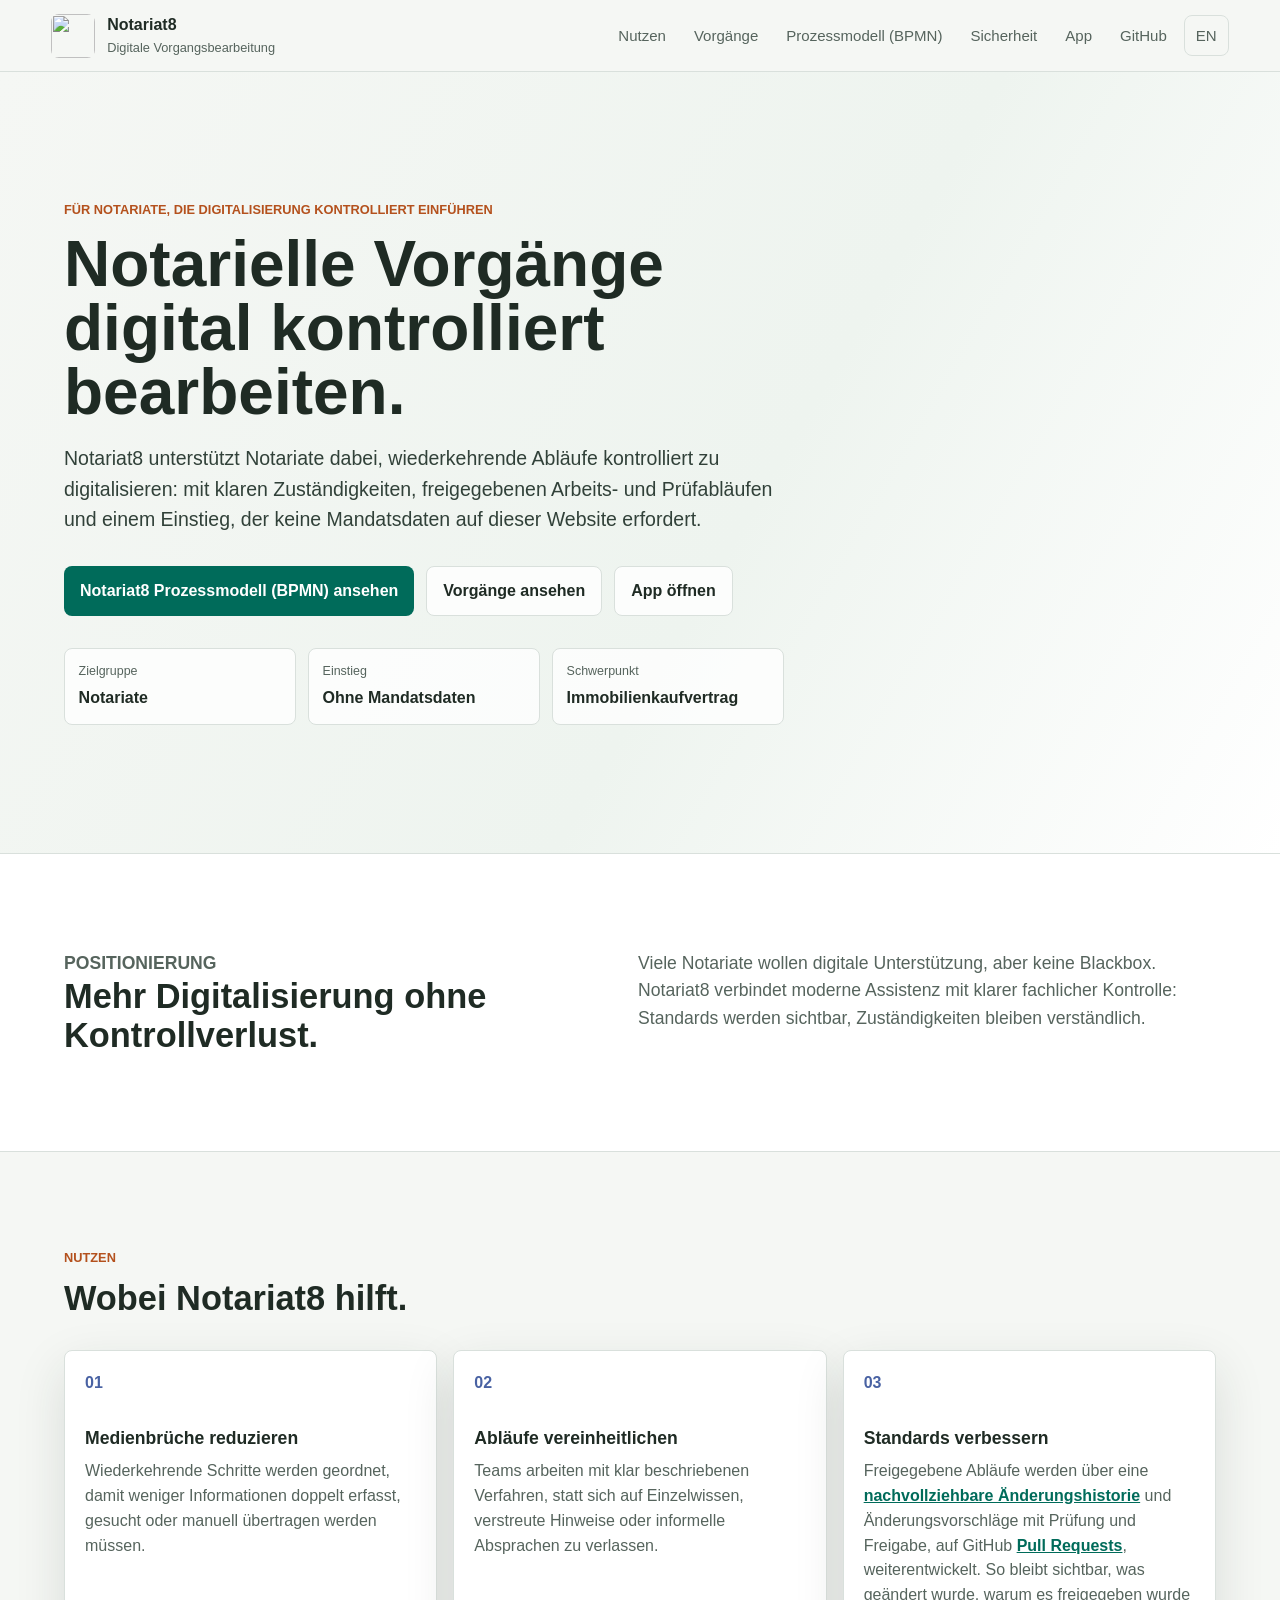
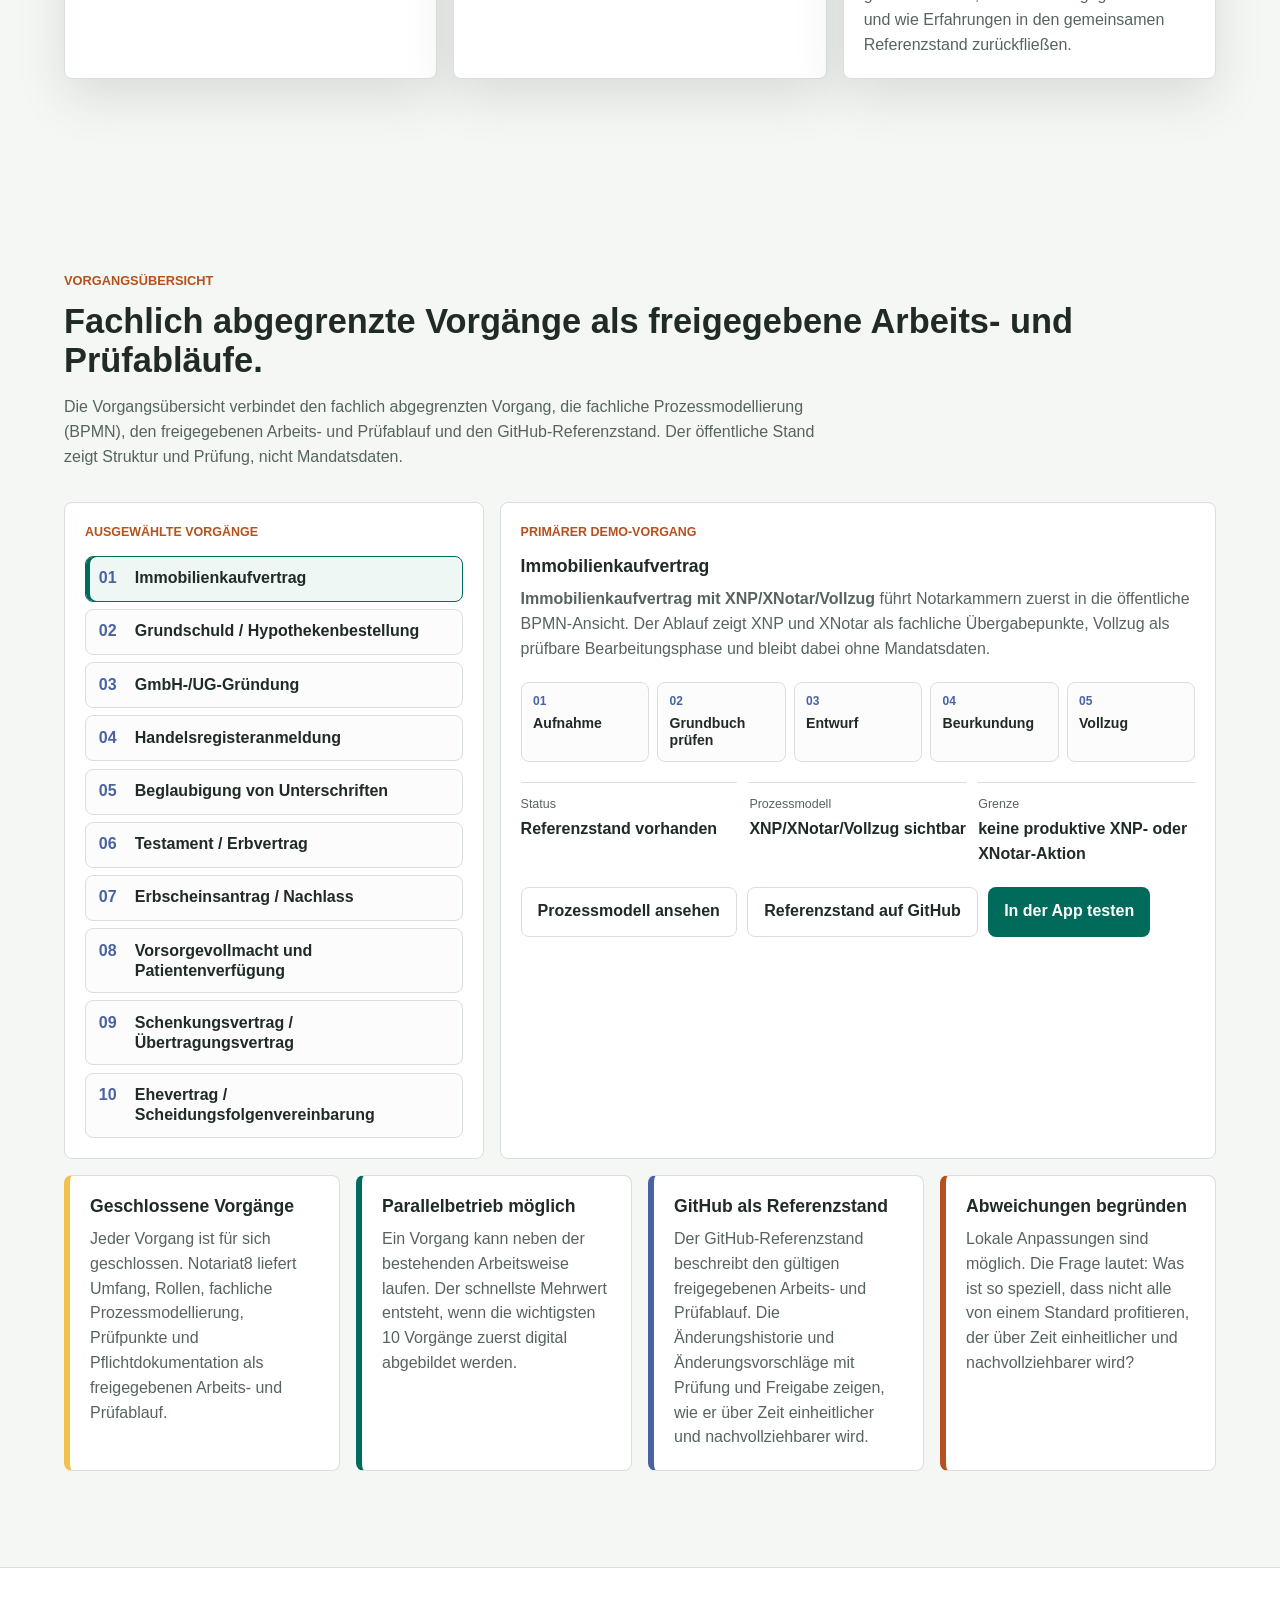
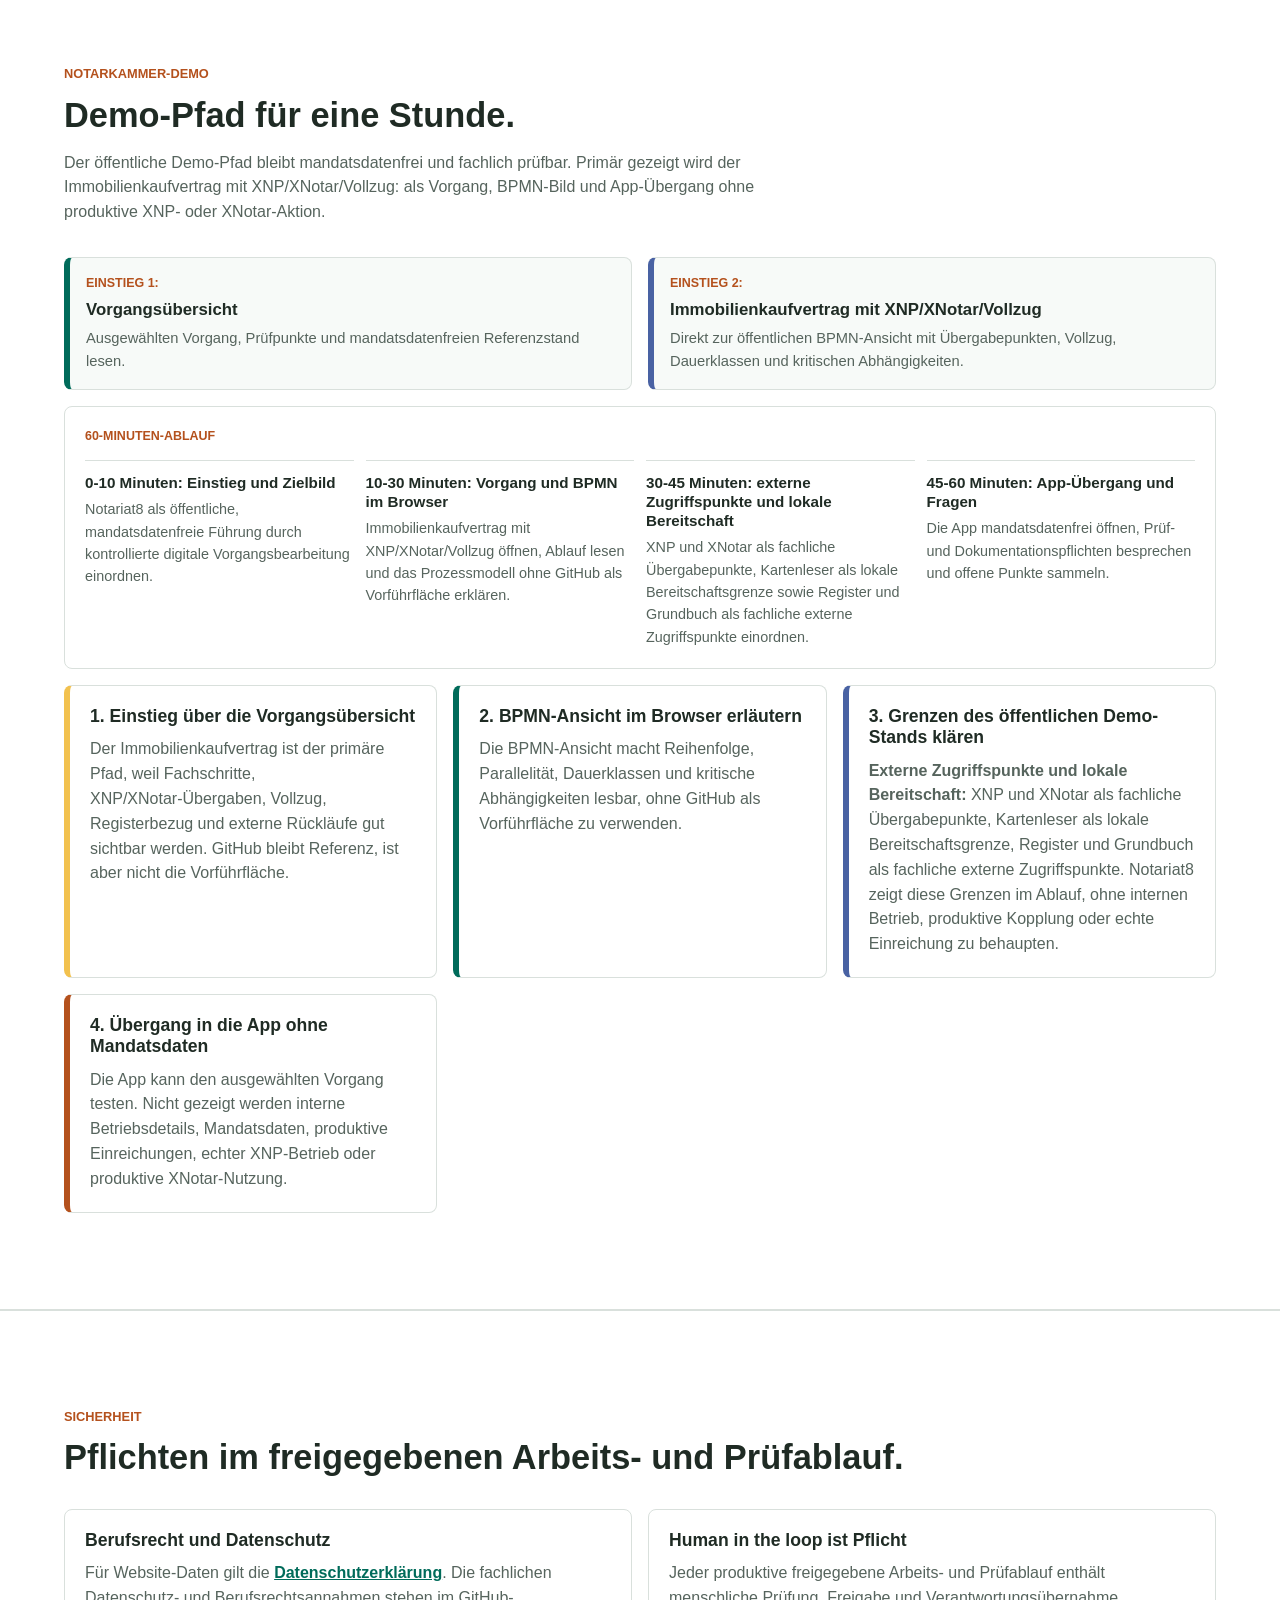
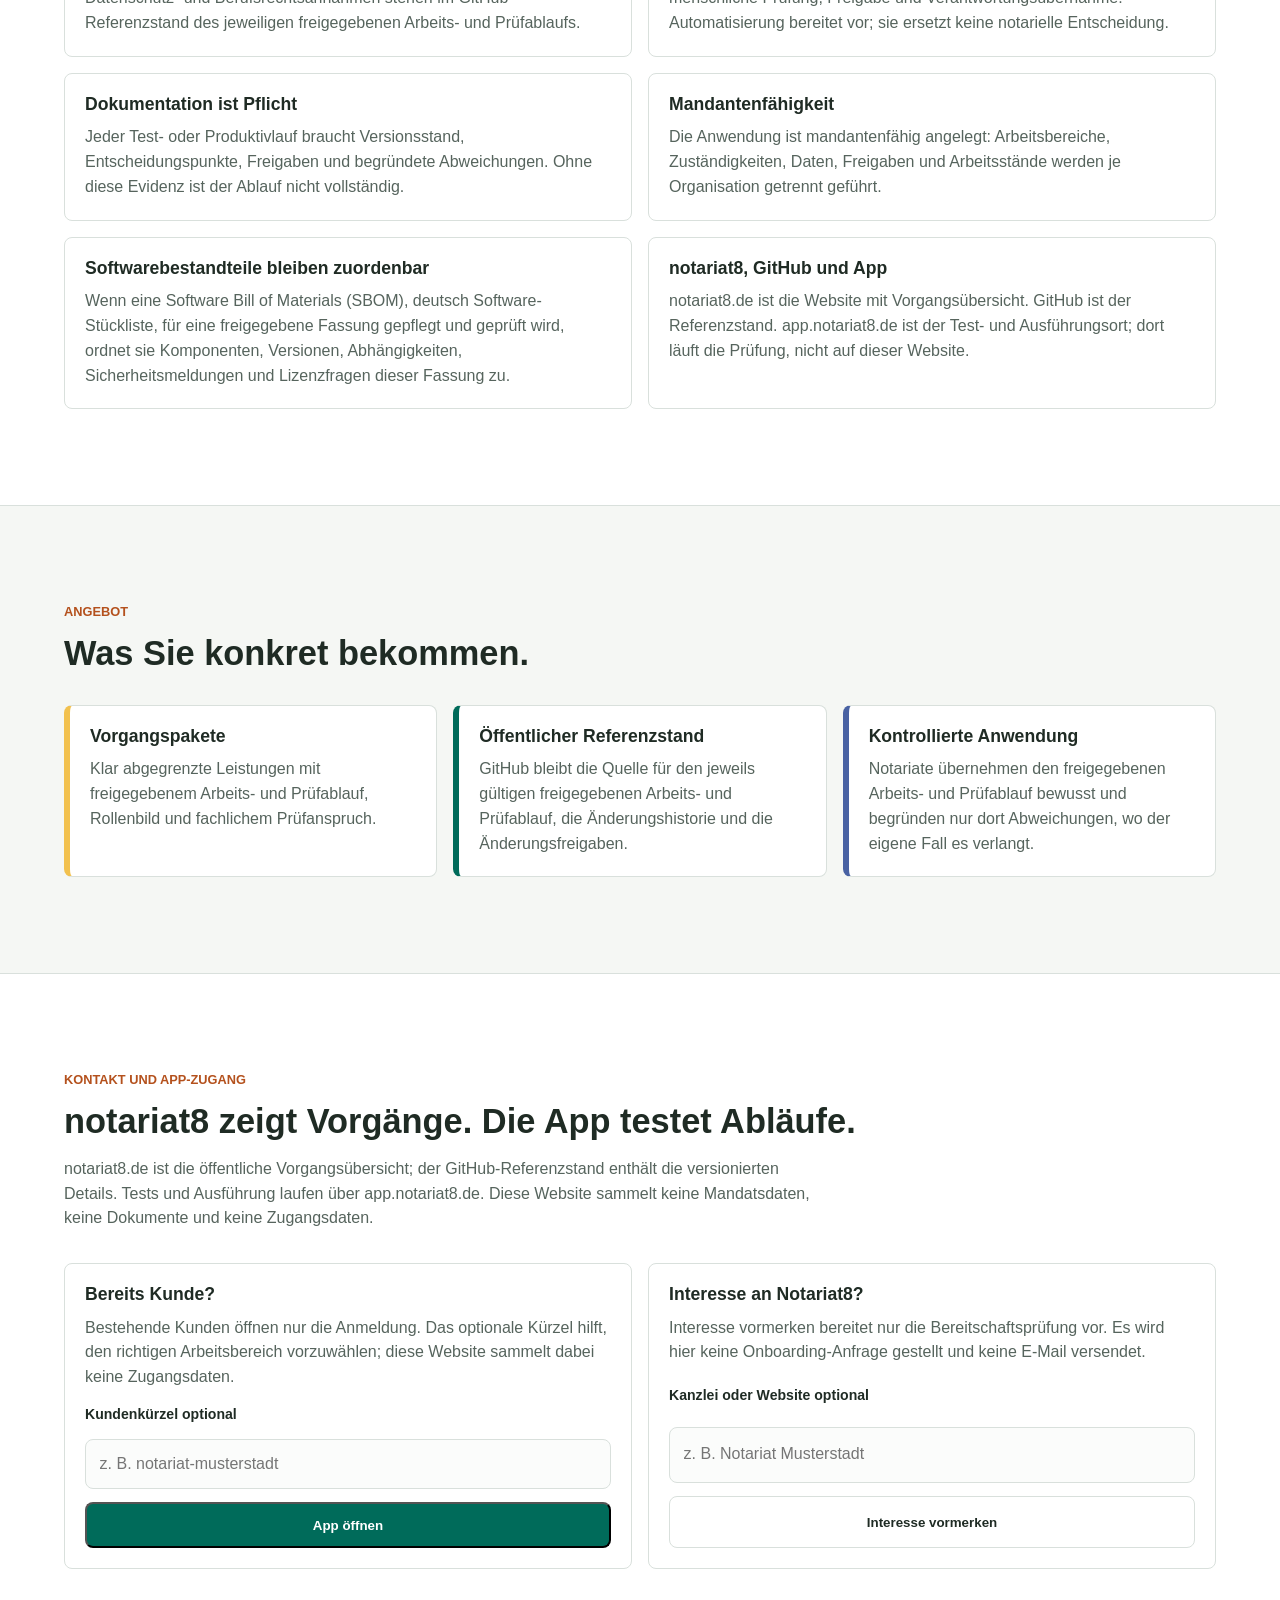
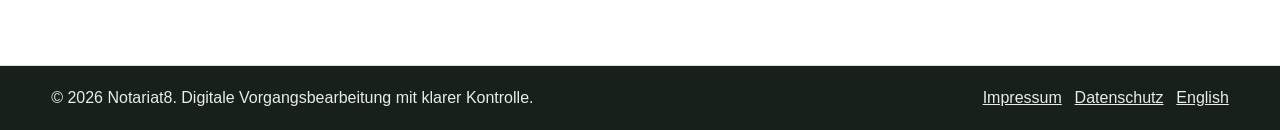
==== commit 1ae18f63: "feat: center real estate XNP demo path" ====
--- a/index.html
+++ b/index.html
@@ -58,7 +58,7 @@
             </div>
             <div>
               <dt>Schwerpunkt</dt>
-              <dd>Kontrollierte Abläufe</dd>
+              <dd>Immobilienkaufvertrag</dd>
             </div>
           </dl>
         </div>
@@ -122,9 +122,9 @@
           </div>
           <div class="usecase-panels">
             <article class="usecase-panel is-active" role="tabpanel" id="panel-immobilienkaufvertrag" aria-labelledby="tab-immobilienkaufvertrag" data-usecase-panel="immobilienkaufvertrag">
-              <p class="viewer-label">freigegebener Arbeits- und Prüfablauf, nur ohne Mandatsdaten</p>
+              <p class="viewer-label">Primärer Demo-Vorgang</p>
               <h3>Immobilienkaufvertrag</h3>
-              <p>Der Ablauf führt von der strukturierten Aufnahme über Entwurf und Beurkundung bis zum Vollzug mit Grundbuch- und Zahlungsbezug.</p>
+              <p><strong>Immobilienkaufvertrag mit XNP/XNotar/Vollzug</strong> führt Notarkammern zuerst in die öffentliche BPMN-Ansicht. Der Ablauf zeigt XNP und XNotar als fachliche Übergabepunkte, Vollzug als prüfbare Bearbeitungsphase und bleibt dabei ohne Mandatsdaten.</p>
               <ol class="process-steps">
                 <li>Aufnahme</li>
                 <li>Grundbuch prüfen</li>
@@ -134,8 +134,8 @@
               </ol>
               <dl class="viewer-meta">
                 <div><dt>Status</dt><dd>Referenzstand vorhanden</dd></div>
-                <div><dt>Prozessmodell</dt><dd>vorhanden</dd></div>
-                <div><dt>Pflicht</dt><dd>Prüfung und Dokumentation</dd></div>
+                <div><dt>Prozessmodell</dt><dd>XNP/XNotar/Vollzug sichtbar</dd></div>
+                <div><dt>Grenze</dt><dd>keine produktive XNP- oder XNotar-Aktion</dd></div>
               </dl>
               <div class="viewer-actions">
                 <a class="button secondary" href="prozessmodell.html?vorgang=immobilienkaufvertrag">Prozessmodell ansehen</a>
@@ -367,7 +367,7 @@
         <div class="section-heading">
           <p class="section-kicker">Notarkammer-Demo</p>
           <h2 id="demo-pfad-title">Demo-Pfad für eine Stunde.</h2>
-          <p>Der öffentliche Demo-Pfad bleibt mandatsdatenfrei und fachlich prüfbar. Er zeigt, wie ein freigegebener Arbeits- und Prüfablauf gelesen, im Browser erläutert, fachlich abgegrenzt und in die App überführt wird.</p>
+          <p>Der öffentliche Demo-Pfad bleibt mandatsdatenfrei und fachlich prüfbar. Primär gezeigt wird der Immobilienkaufvertrag mit XNP/XNotar/Vollzug: als Vorgang, BPMN-Bild und App-Übergang ohne produktive XNP- oder XNotar-Aktion.</p>
         </div>
         <div class="demo-entry-grid" aria-label="Einstiegspunkte für die Demo">
           <a class="demo-entry" href="#ablauf">
@@ -377,23 +377,23 @@
           </a>
           <a class="demo-entry" href="prozessmodell.html?vorgang=immobilienkaufvertrag">
             <span>Einstieg 2:</span>
-            <strong>Notariat8 Prozessmodell (BPMN)</strong>
-            <small>Direkt zur öffentlichen BPMN-Ansicht mit Parallelität, Dauerklassen und kritischen Abhängigkeiten.</small>
+            <strong>Immobilienkaufvertrag mit XNP/XNotar/Vollzug</strong>
+            <small>Direkt zur öffentlichen BPMN-Ansicht mit Übergabepunkten, Vollzug, Dauerklassen und kritischen Abhängigkeiten.</small>
           </a>
         </div>
         <div class="demo-agenda" aria-label="60-Minuten-Ablauf">
           <p class="viewer-label">60-Minuten-Ablauf</p>
           <ol>
             <li><strong>0-10 Minuten: Einstieg und Zielbild</strong><span>Notariat8 als öffentliche, mandatsdatenfreie Führung durch kontrollierte digitale Vorgangsbearbeitung einordnen.</span></li>
-            <li><strong>10-30 Minuten: Vorgang und BPMN im Browser</strong><span>Immobilienkaufvertrag öffnen, Ablauf lesen und das Prozessmodell ohne GitHub als Vorführfläche erklären.</span></li>
-            <li><strong>30-45 Minuten: externe Zugriffspunkte und lokale Bereitschaft</strong><span>XNP und Kartenleser als lokale Bereitschaftsgrenzen sowie Register und Grundbuch als fachliche externe Zugriffspunkte einordnen.</span></li>
+            <li><strong>10-30 Minuten: Vorgang und BPMN im Browser</strong><span>Immobilienkaufvertrag mit XNP/XNotar/Vollzug öffnen, Ablauf lesen und das Prozessmodell ohne GitHub als Vorführfläche erklären.</span></li>
+            <li><strong>30-45 Minuten: externe Zugriffspunkte und lokale Bereitschaft</strong><span>XNP und XNotar als fachliche Übergabepunkte, Kartenleser als lokale Bereitschaftsgrenze sowie Register und Grundbuch als fachliche externe Zugriffspunkte einordnen.</span></li>
             <li><strong>45-60 Minuten: App-Übergang und Fragen</strong><span>Die App mandatsdatenfrei öffnen, Prüf- und Dokumentationspflichten besprechen und offene Punkte sammeln.</span></li>
           </ol>
         </div>
         <div class="artifact-layout">
           <article>
             <h3>1. Einstieg über die Vorgangsübersicht</h3>
-            <p>Der Immobilienkaufvertrag dient als Beispiel, weil Fachschritte, Vollzug, Registerbezug und externe Rückläufe gut sichtbar werden. GitHub bleibt Referenz, ist aber nicht die Vorführfläche.</p>
+            <p>Der Immobilienkaufvertrag ist der primäre Pfad, weil Fachschritte, XNP/XNotar-Übergaben, Vollzug, Registerbezug und externe Rückläufe gut sichtbar werden. GitHub bleibt Referenz, ist aber nicht die Vorführfläche.</p>
           </article>
           <article>
             <h3>2. BPMN-Ansicht im Browser erläutern</h3>
@@ -401,11 +401,11 @@
           </article>
           <article>
             <h3>3. Grenzen des öffentlichen Demo-Stands klären</h3>
-            <p><strong>Externe Zugriffspunkte und lokale Bereitschaft:</strong> XNP und Kartenleser als lokale Bereitschaftsgrenzen, Register und Grundbuch als fachliche externe Zugriffspunkte. Notariat8 zeigt diese Grenzen im Ablauf, ohne internen Betrieb, produktive Kopplung oder echte Einreichung zu behaupten.</p>
+            <p><strong>Externe Zugriffspunkte und lokale Bereitschaft:</strong> XNP und XNotar als fachliche Übergabepunkte, Kartenleser als lokale Bereitschaftsgrenze, Register und Grundbuch als fachliche externe Zugriffspunkte. Notariat8 zeigt diese Grenzen im Ablauf, ohne internen Betrieb, produktive Kopplung oder echte Einreichung zu behaupten.</p>
           </article>
           <article>
             <h3>4. Übergang in die App ohne Mandatsdaten</h3>
-            <p>Die App kann den ausgewählten Vorgang testen. Nicht gezeigt werden interne Betriebsdetails, Mandatsdaten, produktive Einreichungen oder echter XNP-Betrieb.</p>
+            <p>Die App kann den ausgewählten Vorgang testen. Nicht gezeigt werden interne Betriebsdetails, Mandatsdaten, produktive Einreichungen, echter XNP-Betrieb oder produktive XNotar-Nutzung.</p>
           </article>
         </div>
       </section>
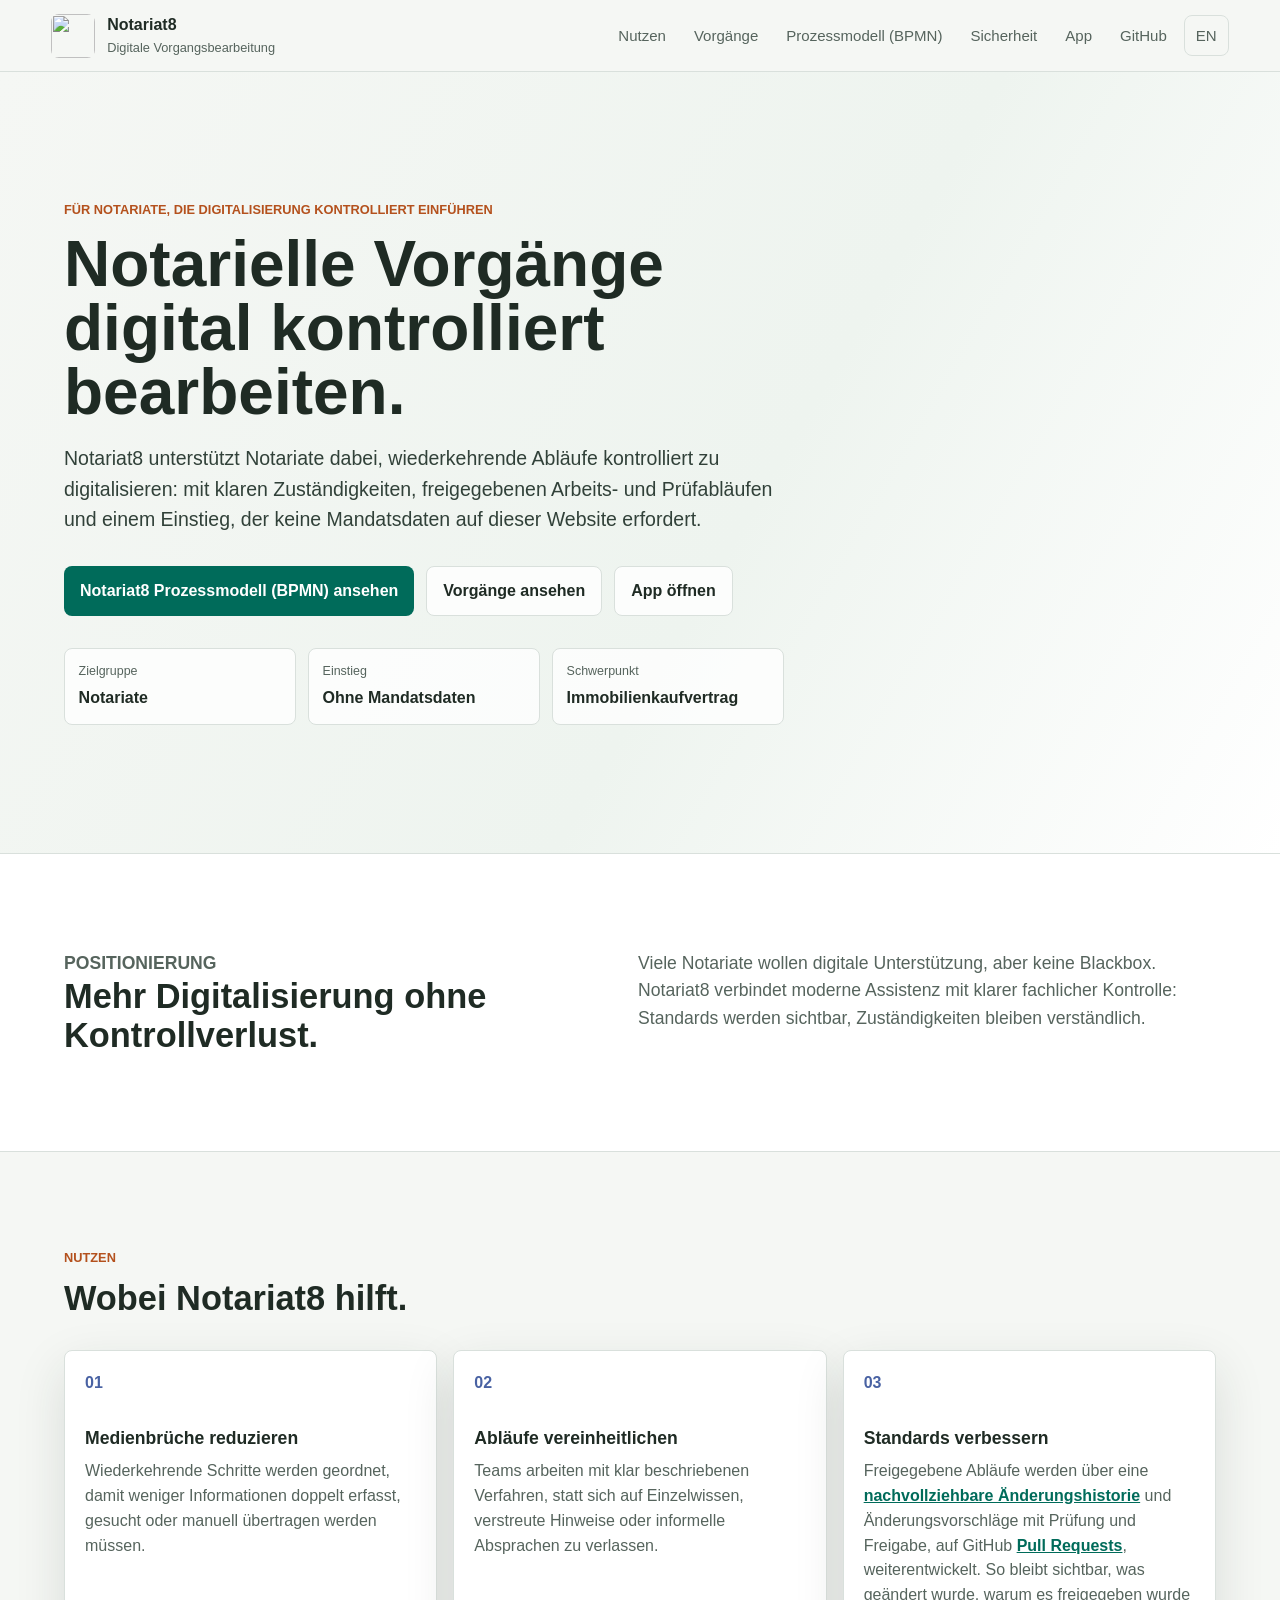
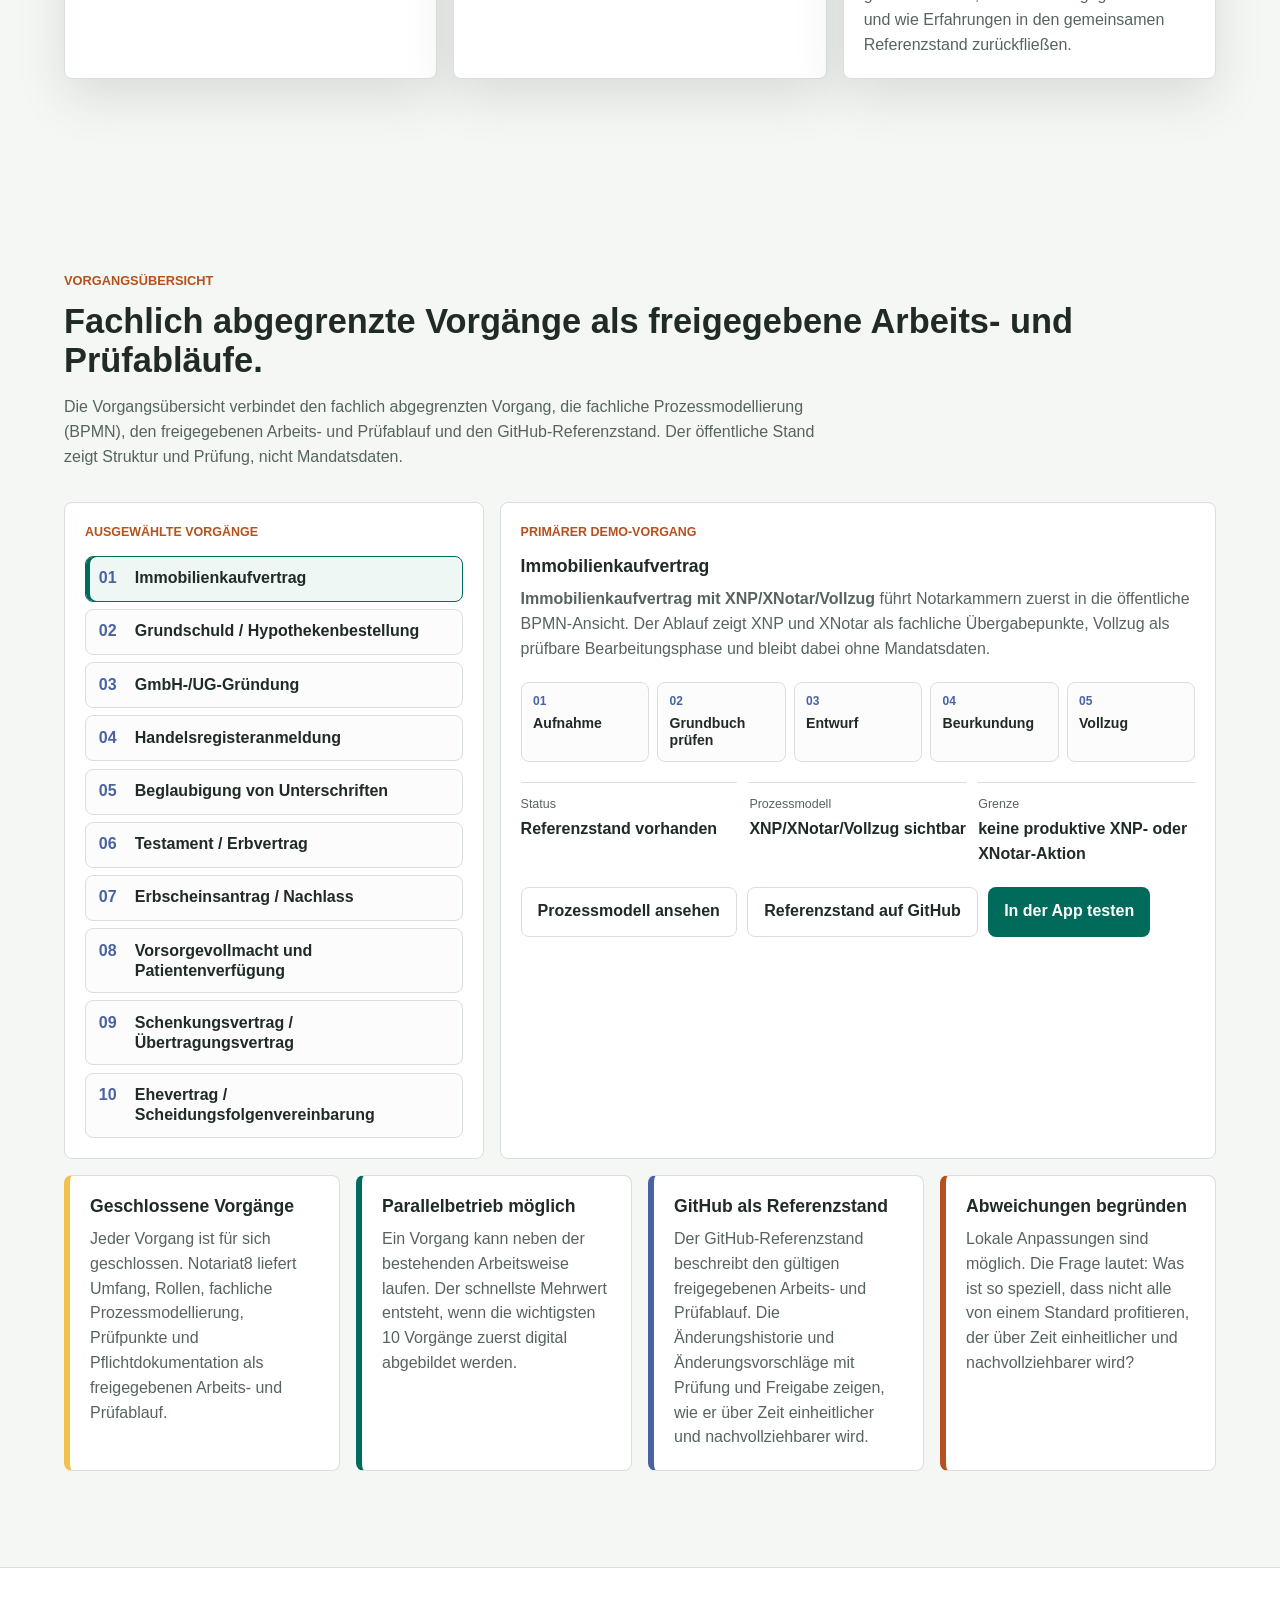
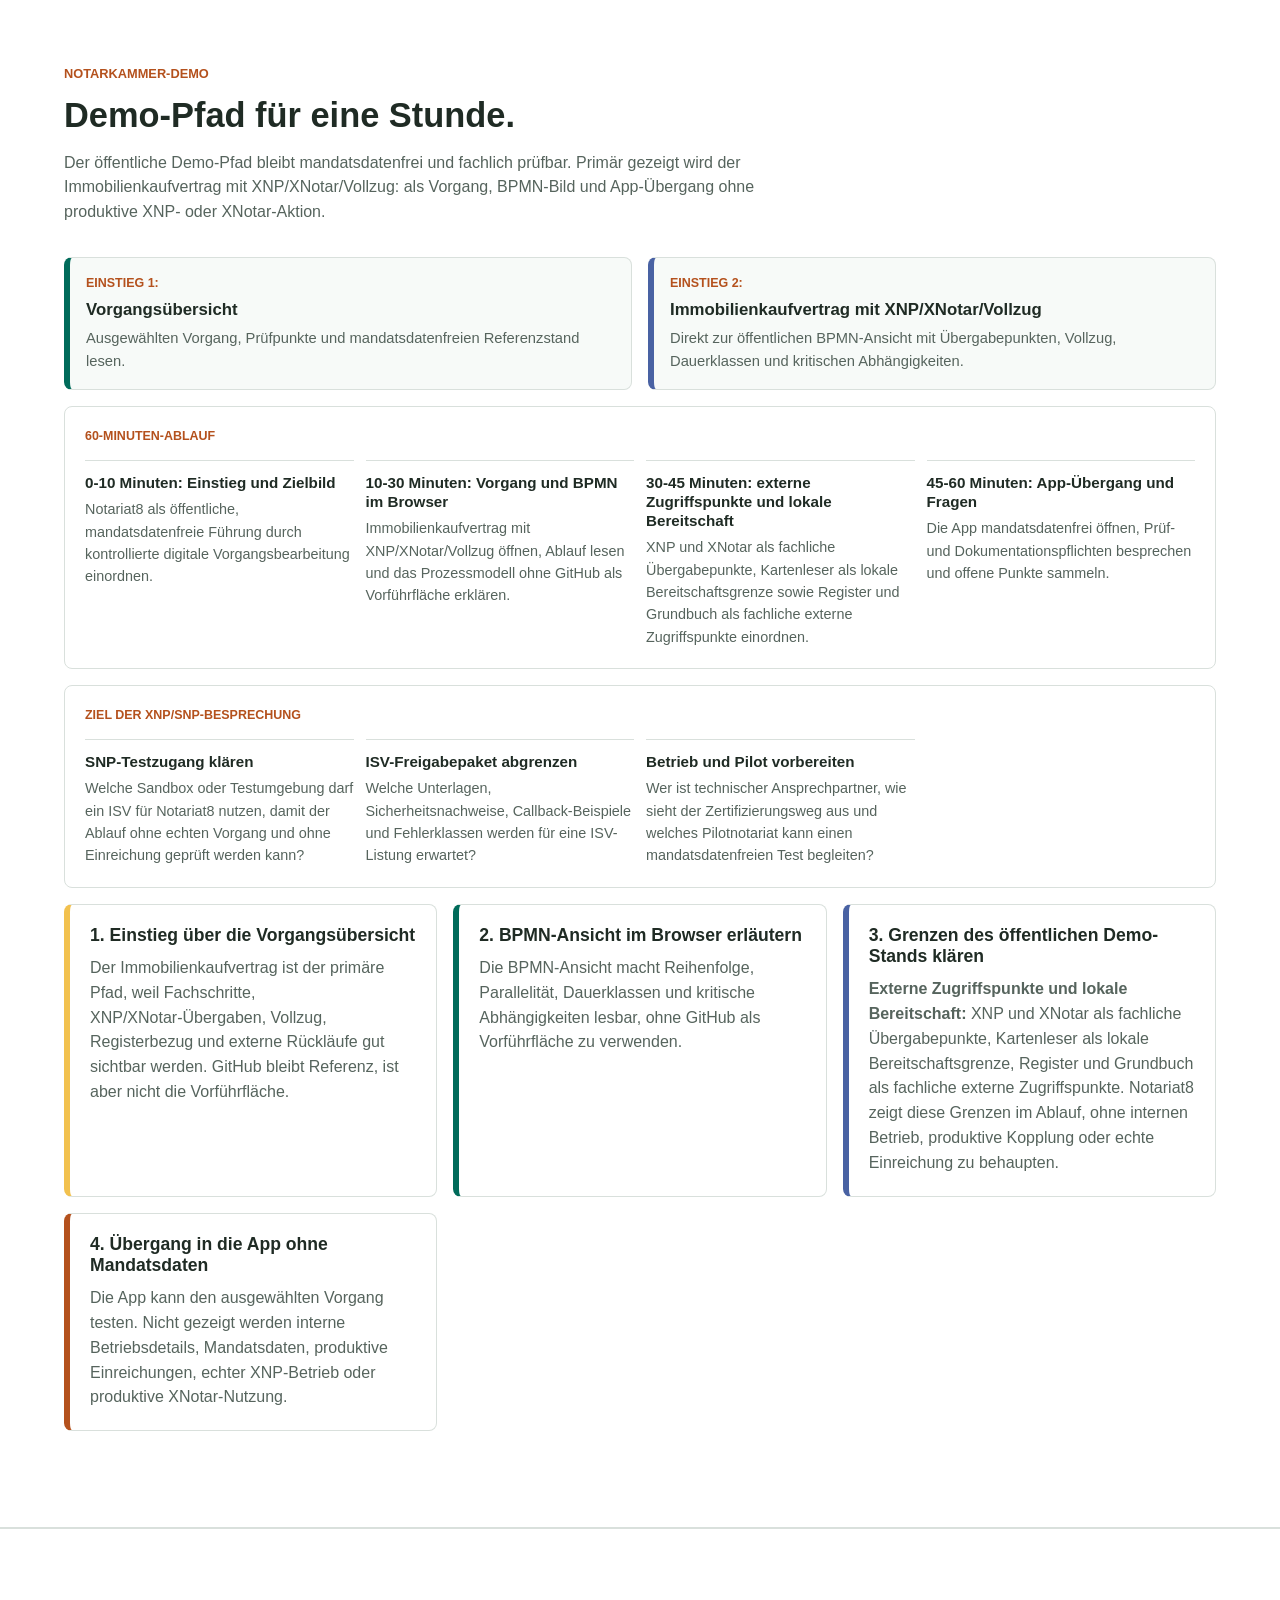
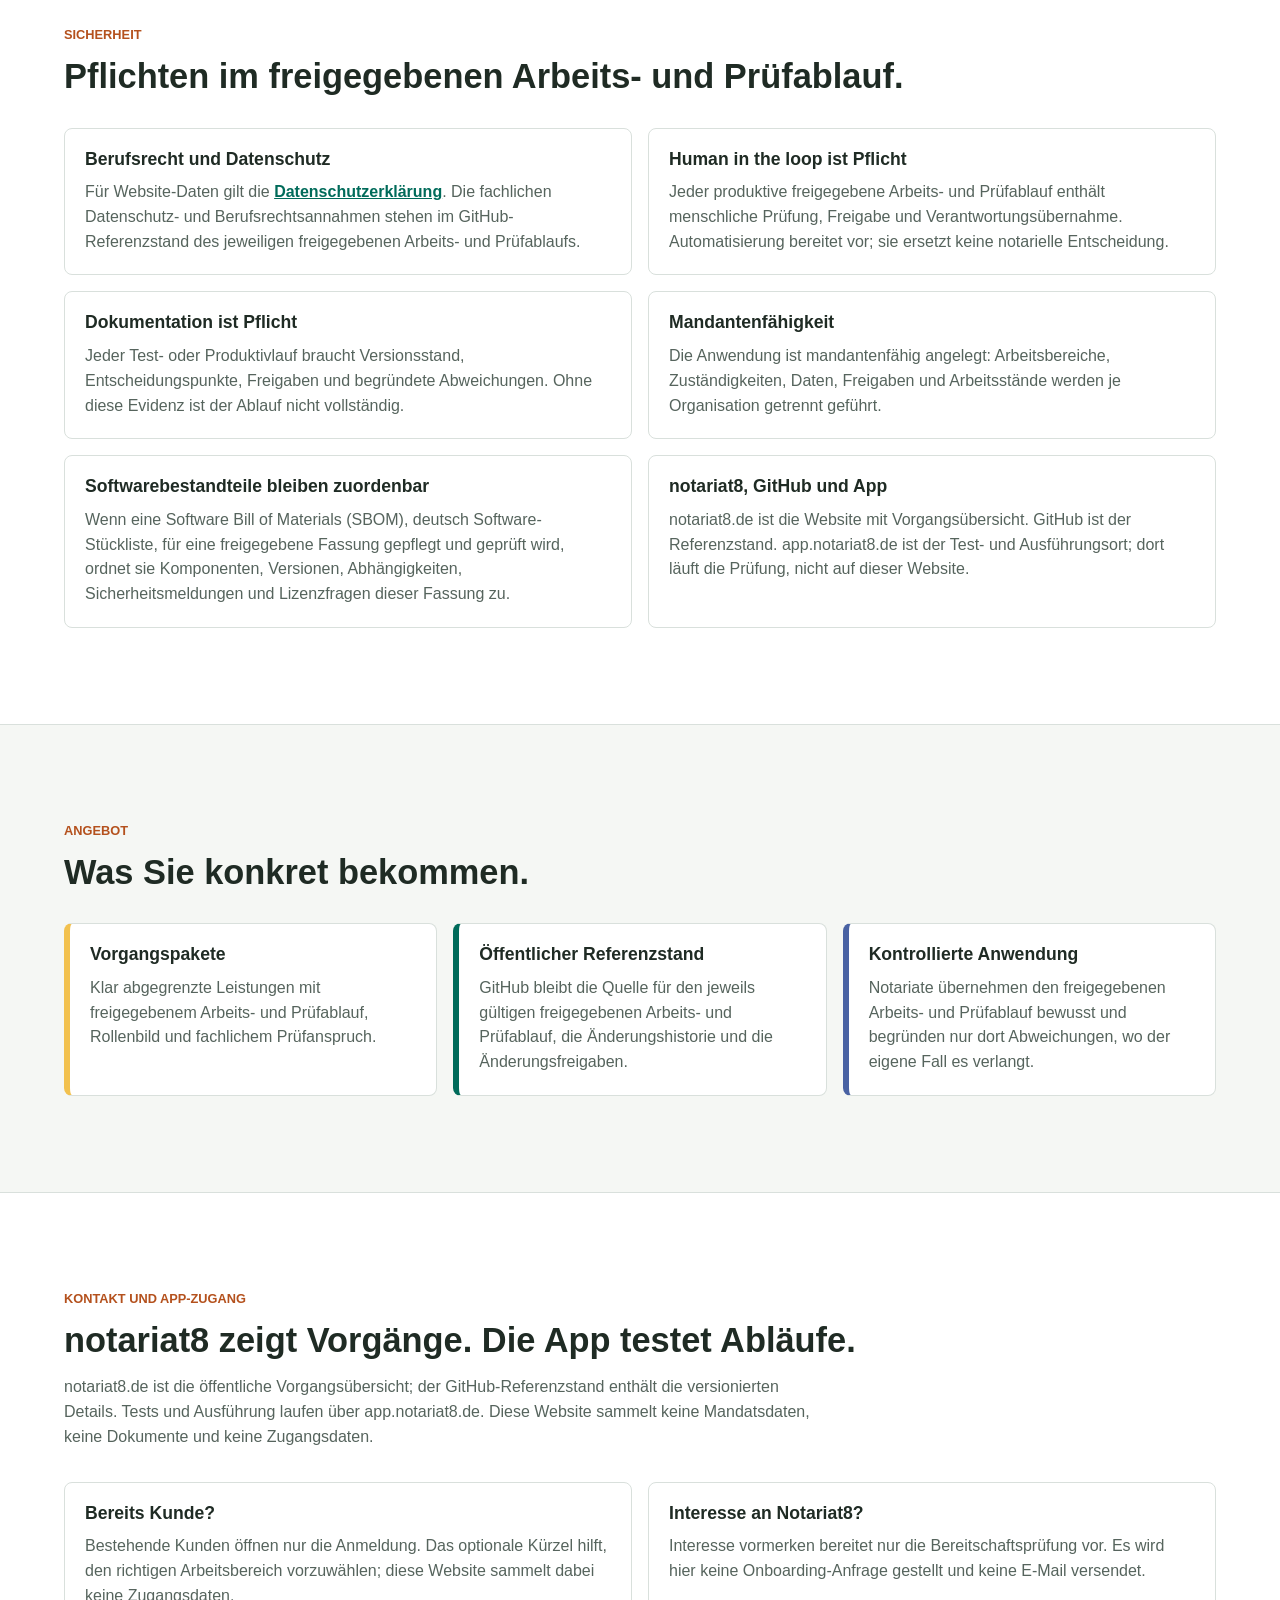
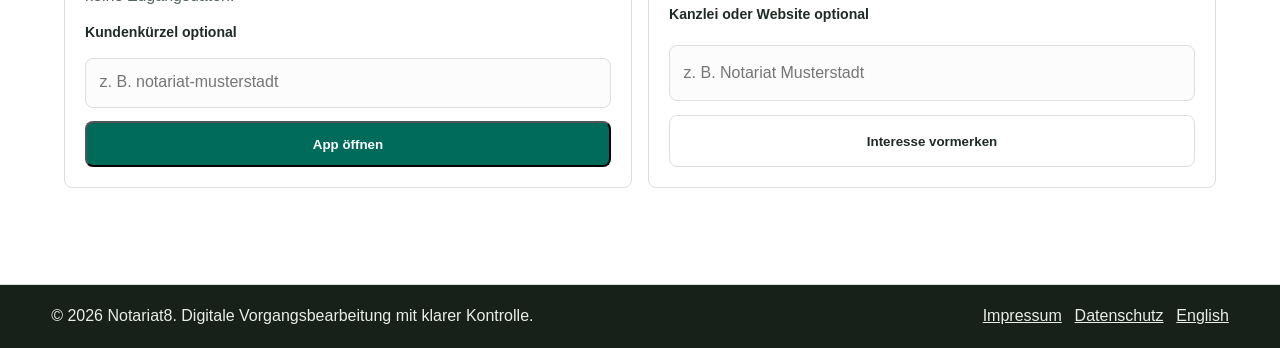
==== commit 856ab6ac: "Add SNP ISV demo questions" ====
--- a/index.html
+++ b/index.html
@@ -390,6 +390,14 @@
             <li><strong>45-60 Minuten: App-Übergang und Fragen</strong><span>Die App mandatsdatenfrei öffnen, Prüf- und Dokumentationspflichten besprechen und offene Punkte sammeln.</span></li>
           </ol>
         </div>
+        <div class="demo-agenda" aria-label="SNP-Testzugang und ISV-Freigabepaket">
+          <p class="viewer-label">Ziel der XNP/SNP-Besprechung</p>
+          <ol>
+            <li><strong>SNP-Testzugang klären</strong><span>Welche Sandbox oder Testumgebung darf ein ISV für Notariat8 nutzen, damit der Ablauf ohne echten Vorgang und ohne Einreichung geprüft werden kann?</span></li>
+            <li><strong>ISV-Freigabepaket abgrenzen</strong><span>Welche Unterlagen, Sicherheitsnachweise, Callback-Beispiele und Fehlerklassen werden für eine ISV-Listung erwartet?</span></li>
+            <li><strong>Betrieb und Pilot vorbereiten</strong><span>Wer ist technischer Ansprechpartner, wie sieht der Zertifizierungsweg aus und welches Pilotnotariat kann einen mandatsdatenfreien Test begleiten?</span></li>
+          </ol>
+        </div>
         <div class="artifact-layout">
           <article>
             <h3>1. Einstieg über die Vorgangsübersicht</h3>
--- a/assets/site.css
+++ b/assets/site.css
@@ -722,6 +722,40 @@
   color: var(--ink);
 }
 
+.process-model-highlight-grid {
+  display: grid;
+  gap: 1rem;
+  grid-template-columns: repeat(2, minmax(0, 1fr));
+  margin: 0 auto 1rem;
+  max-width: 1180px;
+}
+
+.process-model-highlight-grid article {
+  background: var(--surface);
+  border: 1px solid var(--line);
+  border-radius: 8px;
+  padding: 1.25rem;
+}
+
+.process-model-highlight-grid h2 {
+  font-size: 1.25rem;
+  margin: 0 0 0.9rem;
+}
+
+.process-model-highlight-grid ul {
+  display: grid;
+  gap: 0.6rem;
+  list-style: none;
+  margin: 0;
+  padding: 0;
+}
+
+.process-model-highlight-grid li,
+.process-model-highlight-grid p:last-child {
+  color: var(--muted);
+  margin-bottom: 0;
+}
+
 .process-model-details {
   display: grid;
   gap: 1rem;
@@ -1067,7 +1101,8 @@
 
   .process-steps,
   .viewer-meta,
-  .process-model-demo-note ul {
+  .process-model-demo-note ul,
+  .process-model-highlight-grid {
     grid-template-columns: 1fr;
   }
 
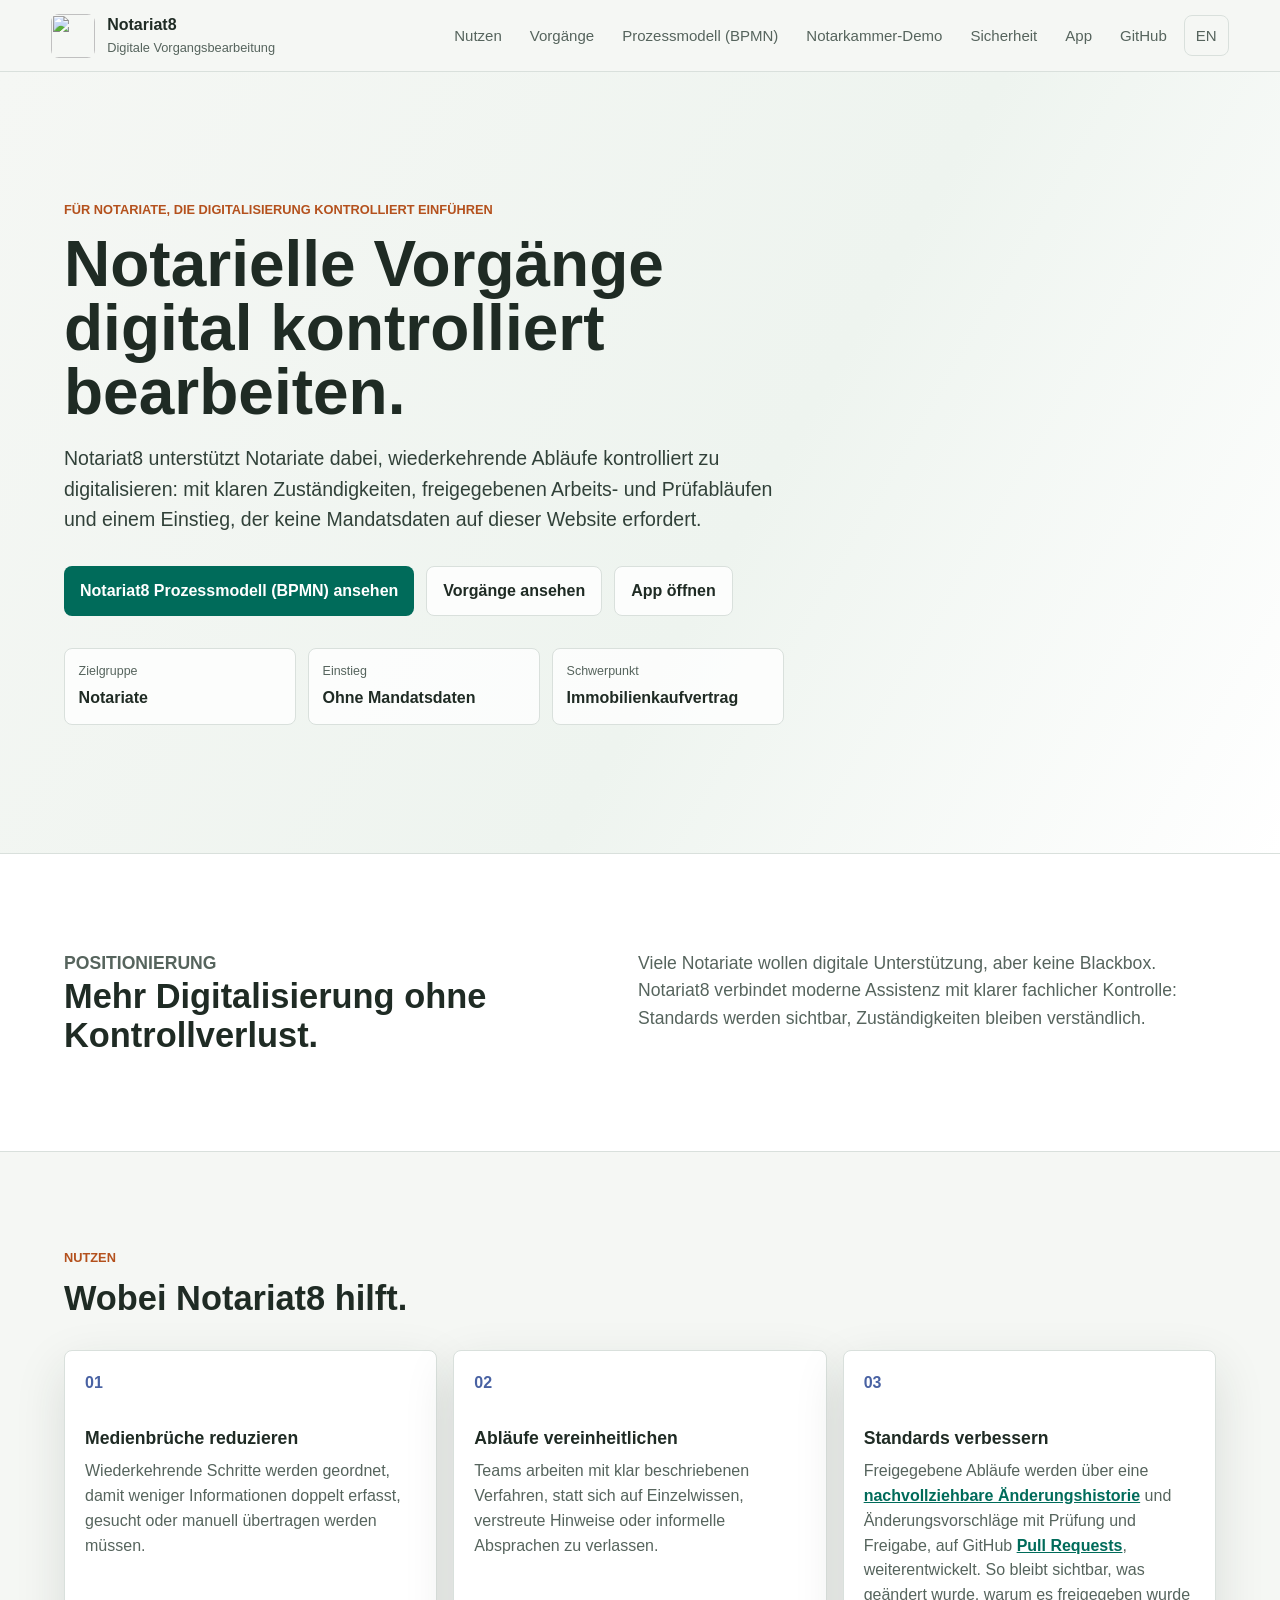
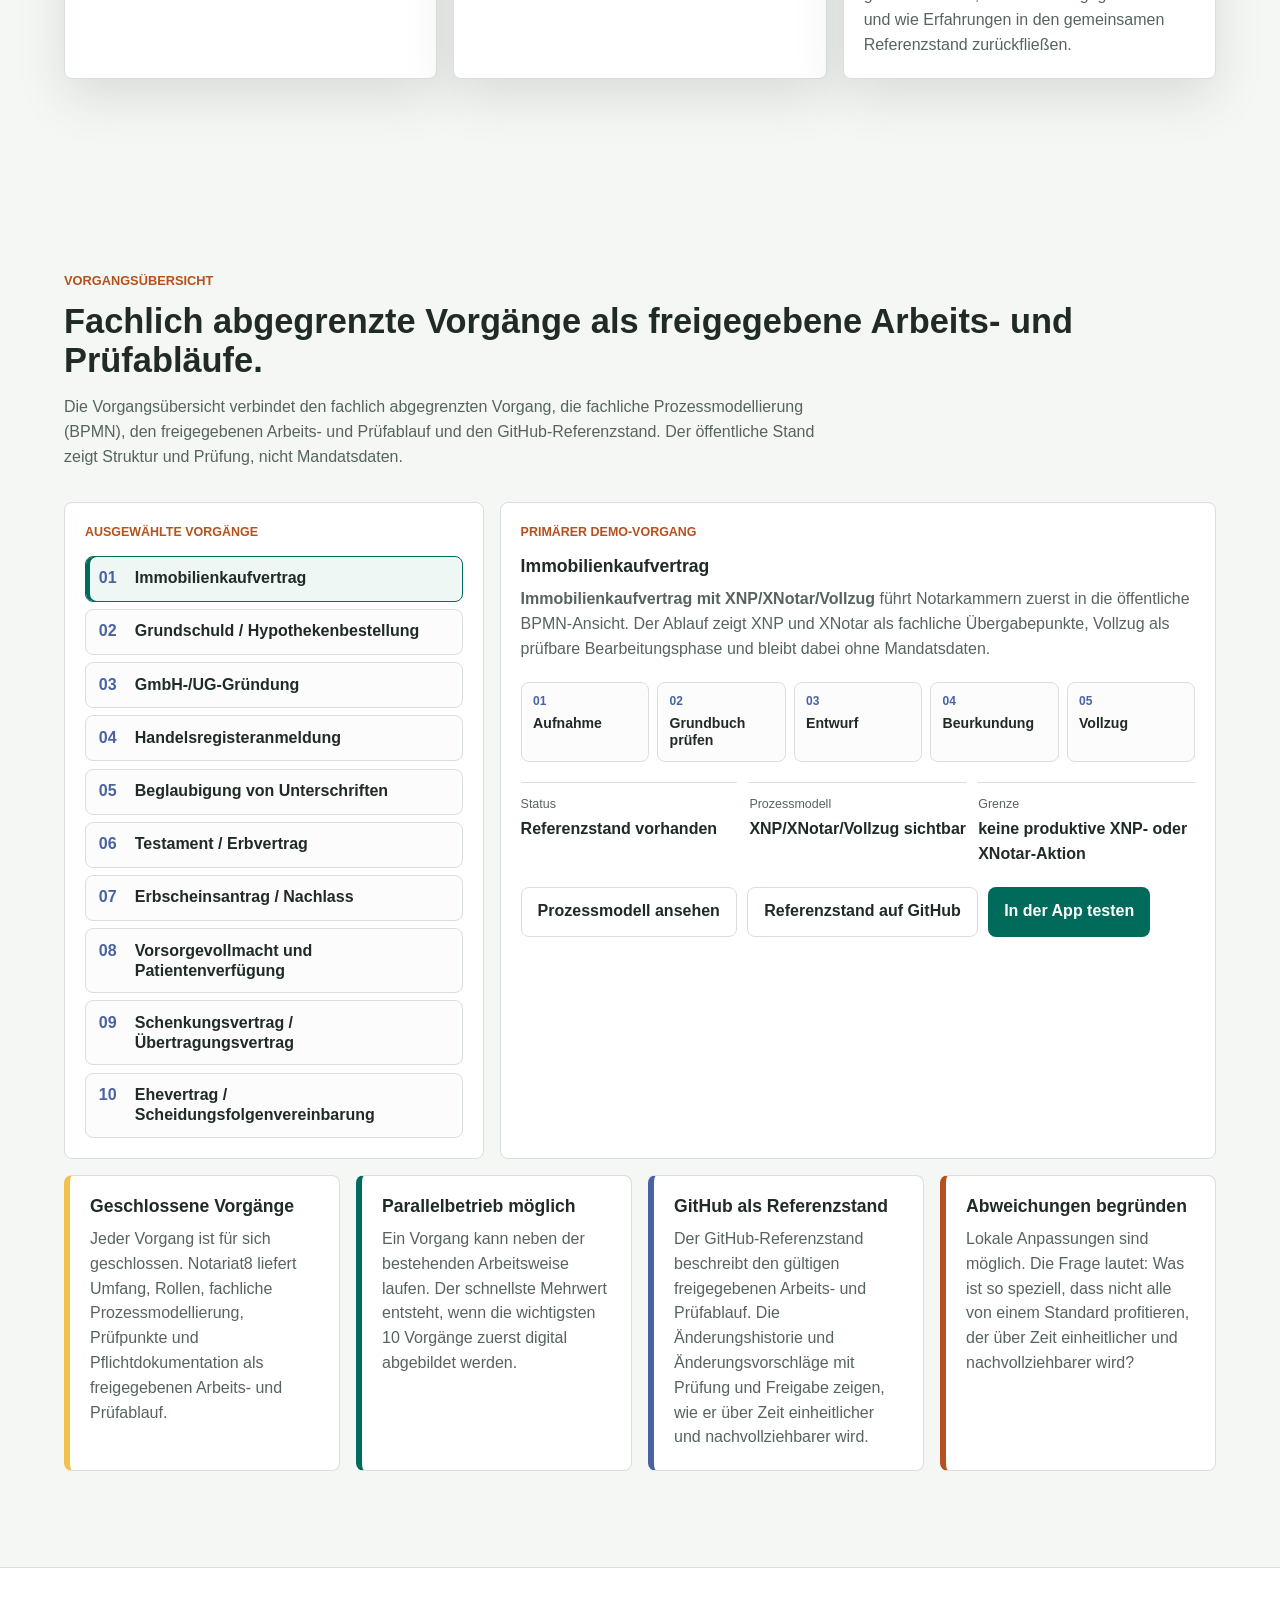
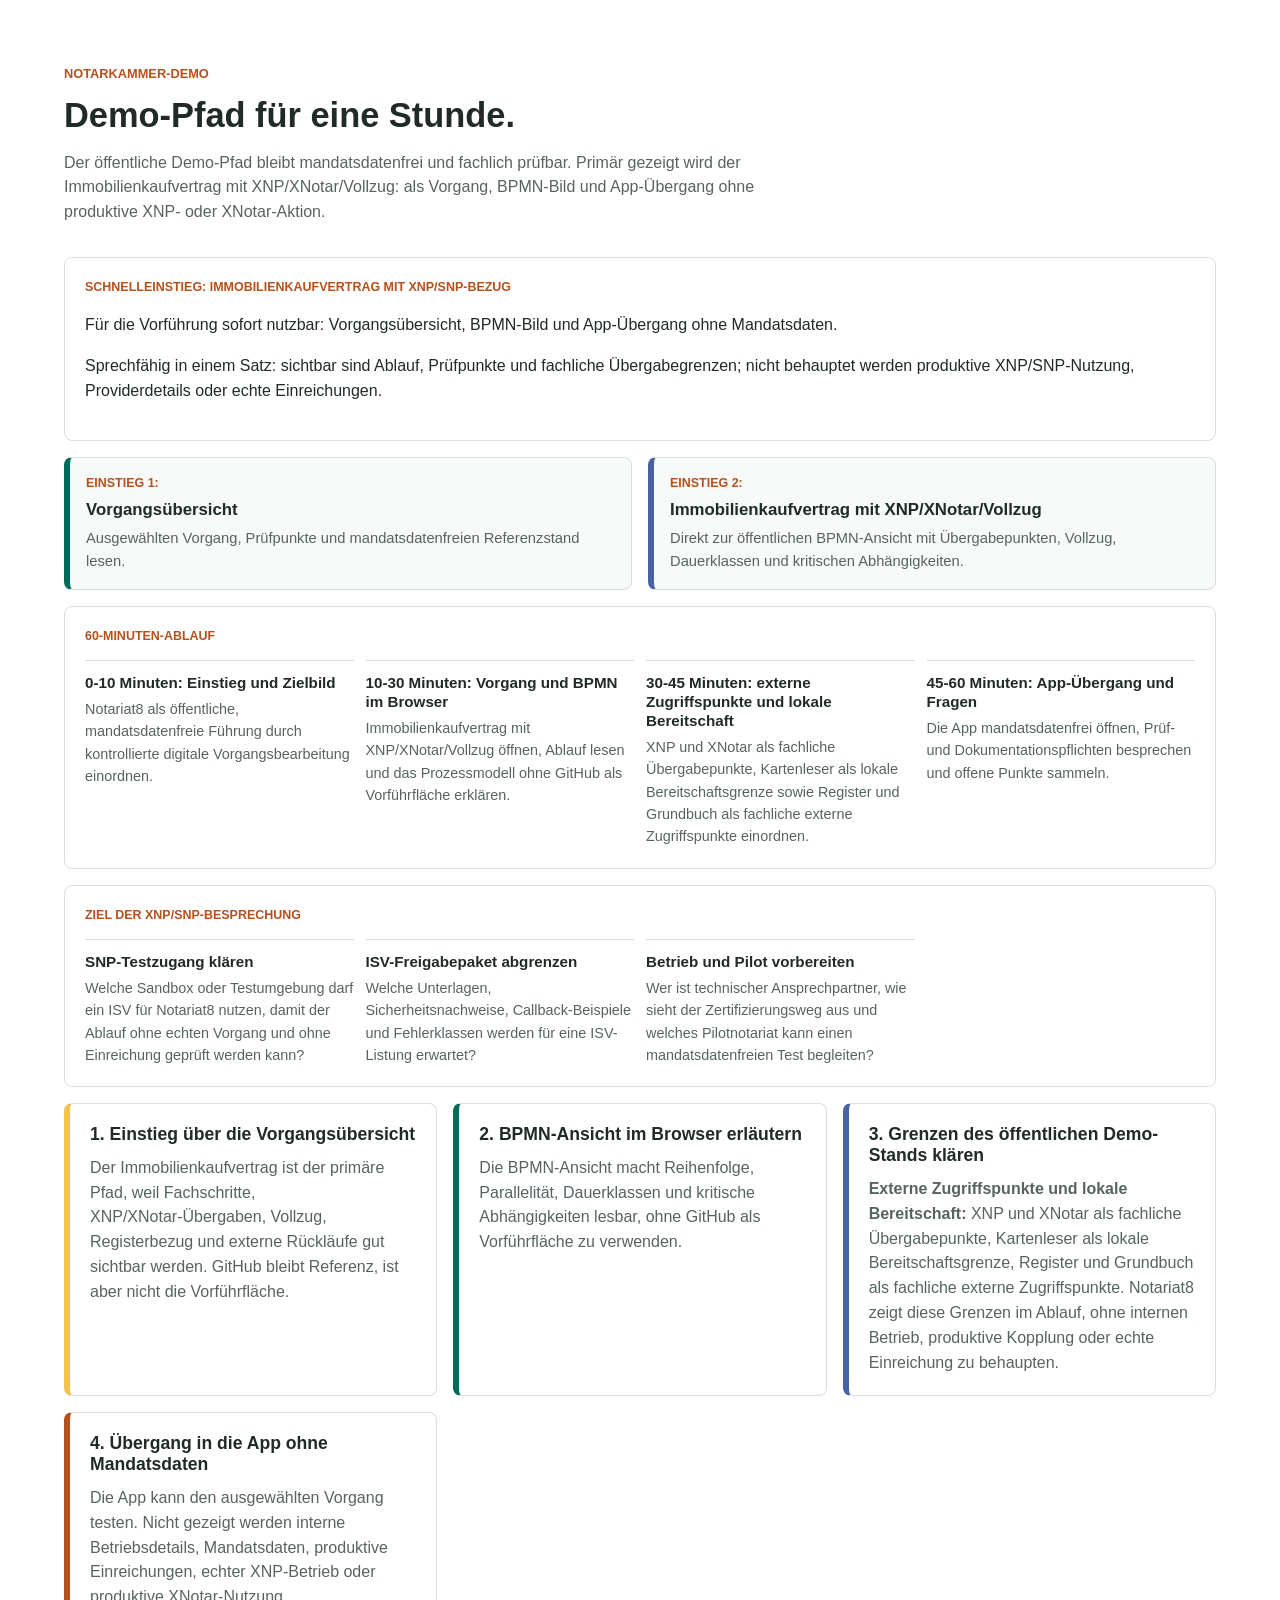
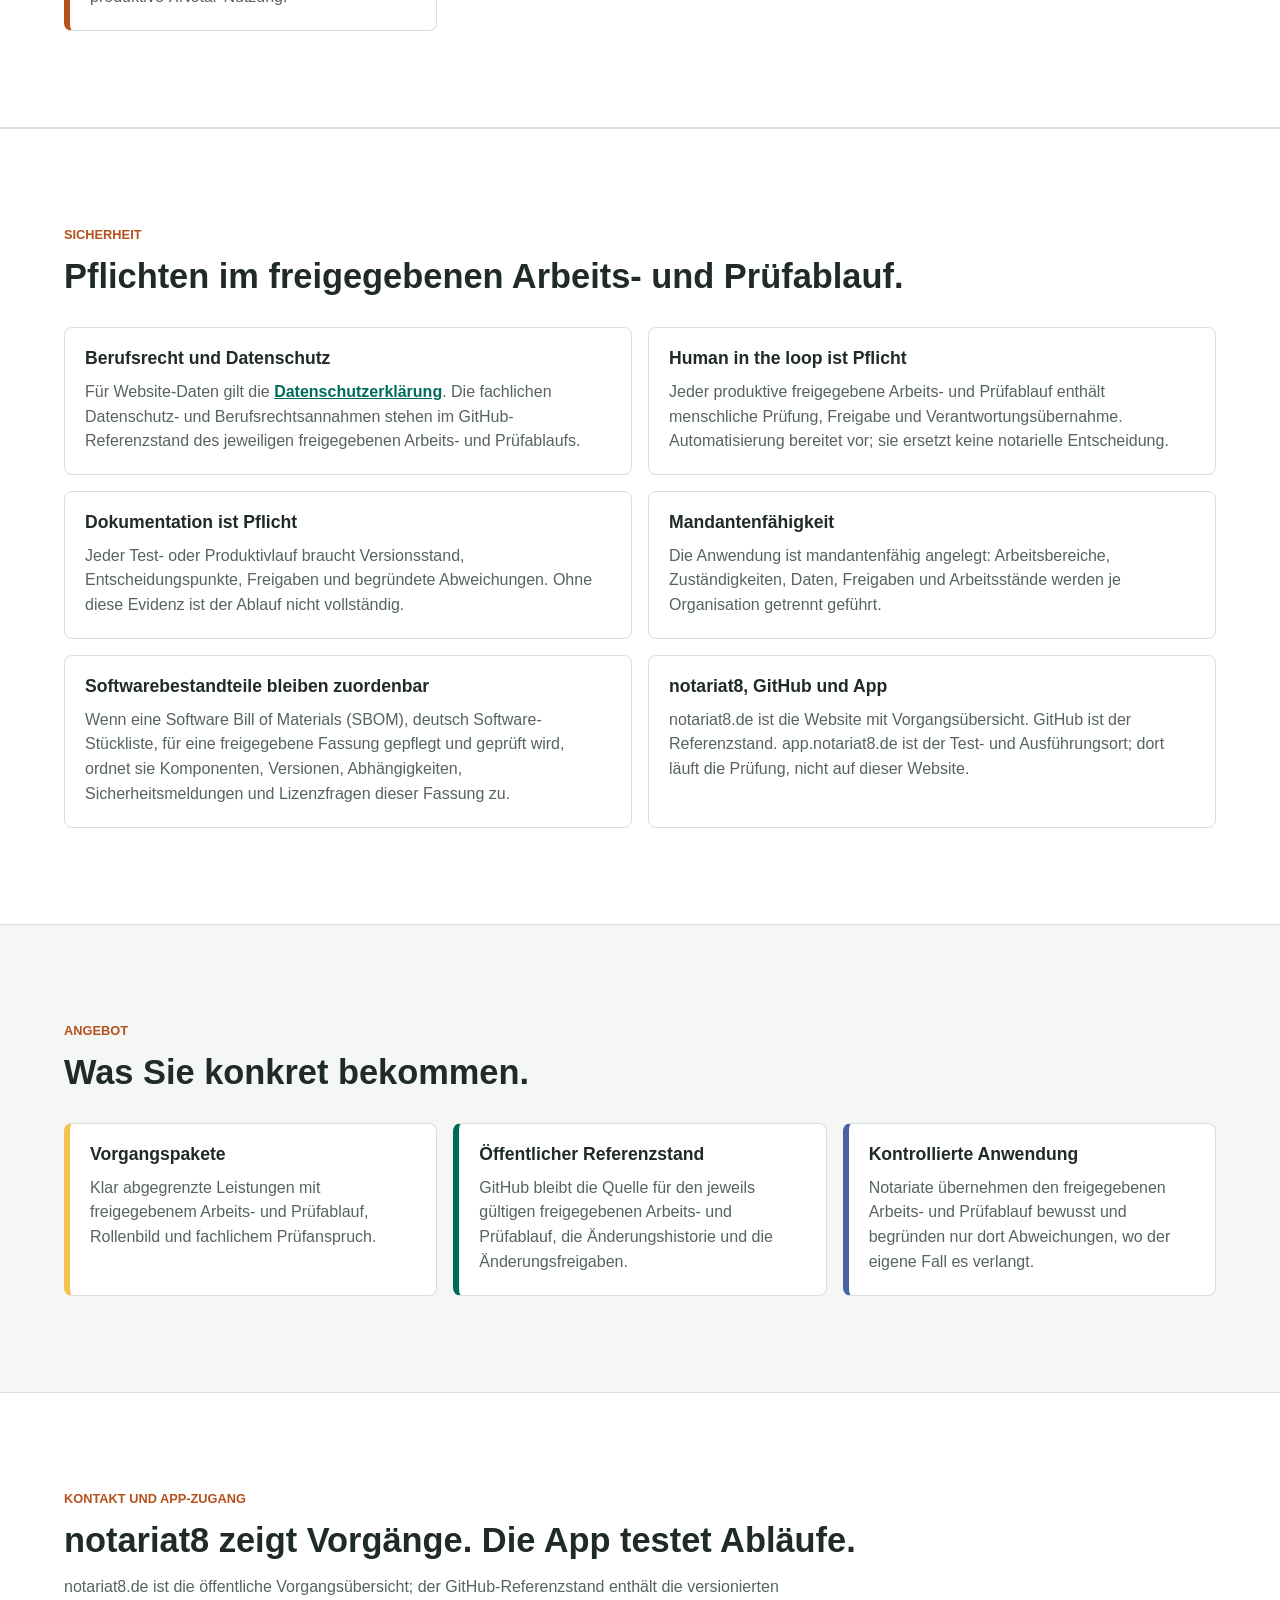
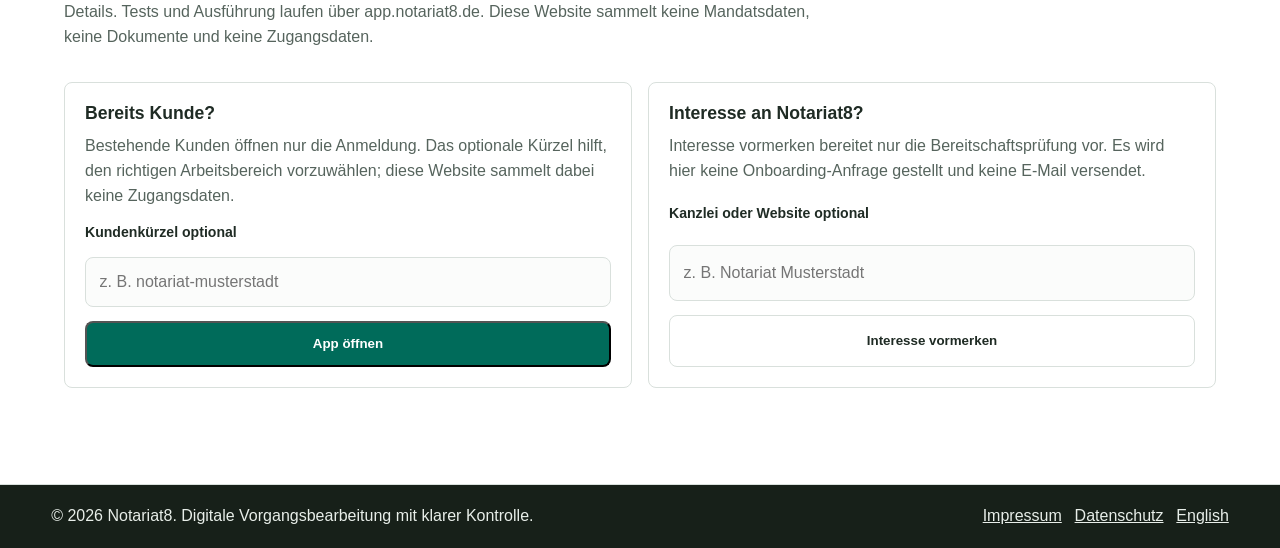
==== commit 0d2445e9: "Improve Notarkammer demo quick path" ====
--- a/index.html
+++ b/index.html
@@ -29,6 +29,7 @@
         <a href="#nutzen">Nutzen</a>
         <a href="#ablauf">Vorgänge</a>
         <a href="prozessmodell.html?vorgang=immobilienkaufvertrag">Prozessmodell (BPMN)</a>
+        <a href="#demo-pfad">Notarkammer-Demo</a>
         <a href="#governance">Sicherheit</a>
         <a href="#app">App</a>
         <a href="https://github.com/notariat8/NaC">GitHub</a>
@@ -368,6 +369,11 @@
           <p class="section-kicker">Notarkammer-Demo</p>
           <h2 id="demo-pfad-title">Demo-Pfad für eine Stunde.</h2>
           <p>Der öffentliche Demo-Pfad bleibt mandatsdatenfrei und fachlich prüfbar. Primär gezeigt wird der Immobilienkaufvertrag mit XNP/XNotar/Vollzug: als Vorgang, BPMN-Bild und App-Übergang ohne produktive XNP- oder XNotar-Aktion.</p>
+        </div>
+        <div class="demo-agenda" aria-label="Schnelleinstieg Immobilienkaufvertrag">
+          <p class="viewer-label">Schnelleinstieg: Immobilienkaufvertrag mit XNP/SNP-Bezug</p>
+          <p>Für die Vorführung sofort nutzbar: Vorgangsübersicht, BPMN-Bild und App-Übergang ohne Mandatsdaten.</p>
+          <p>Sprechfähig in einem Satz: sichtbar sind Ablauf, Prüfpunkte und fachliche Übergabegrenzen; nicht behauptet werden produktive XNP/SNP-Nutzung, Providerdetails oder echte Einreichungen.</p>
         </div>
         <div class="demo-entry-grid" aria-label="Einstiegspunkte für die Demo">
           <a class="demo-entry" href="#ablauf">
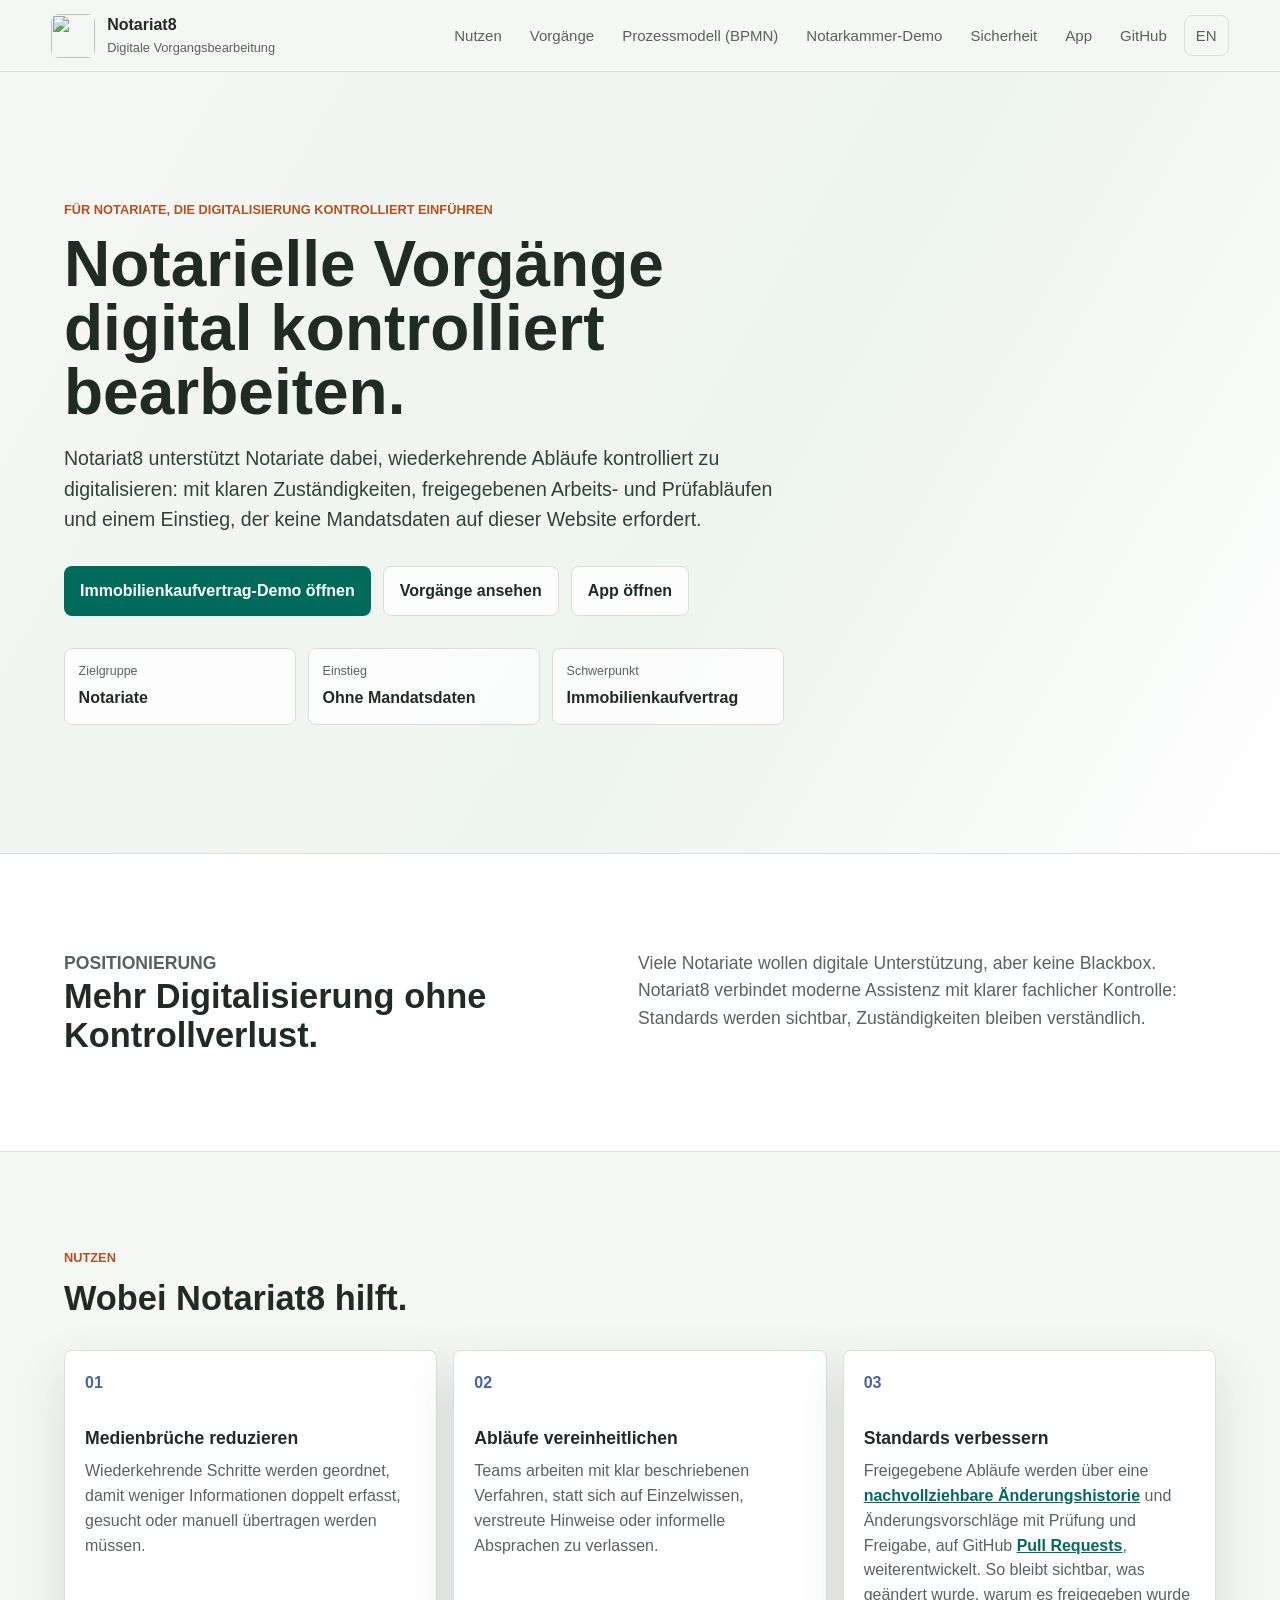
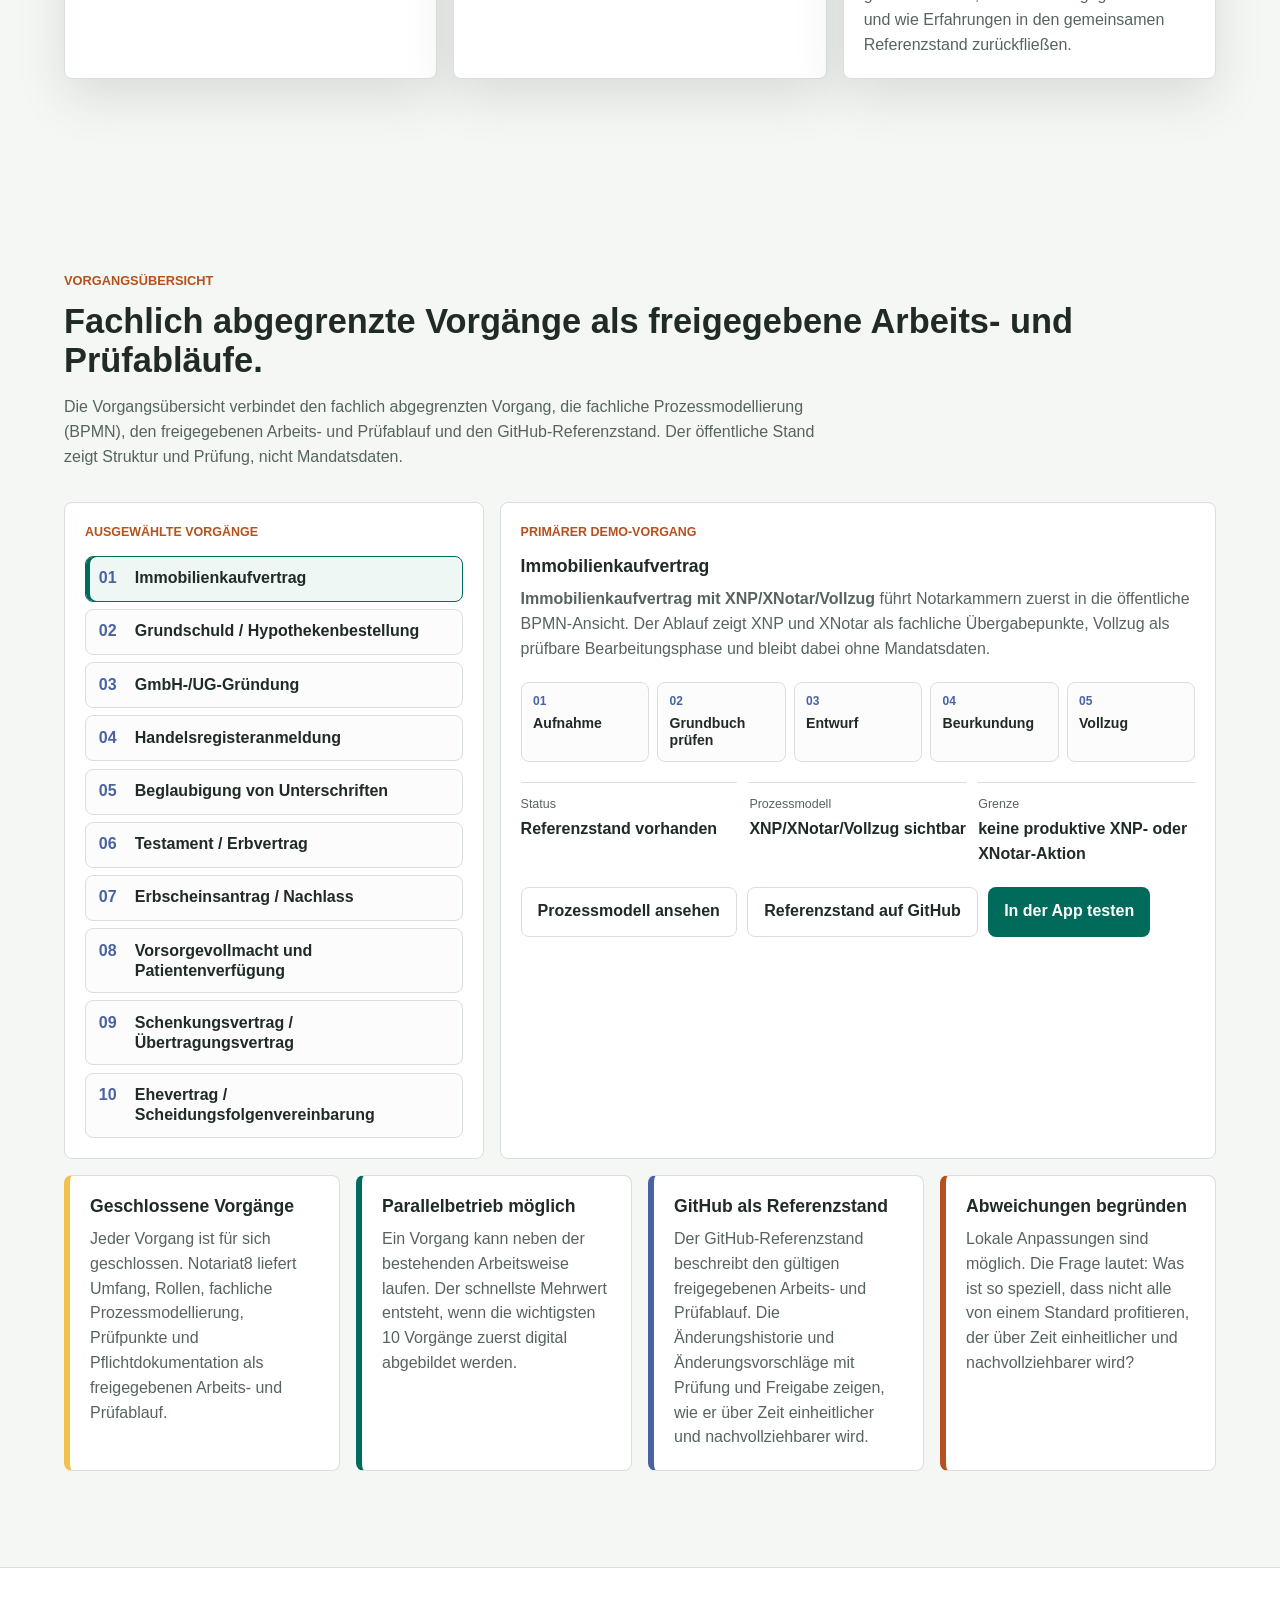
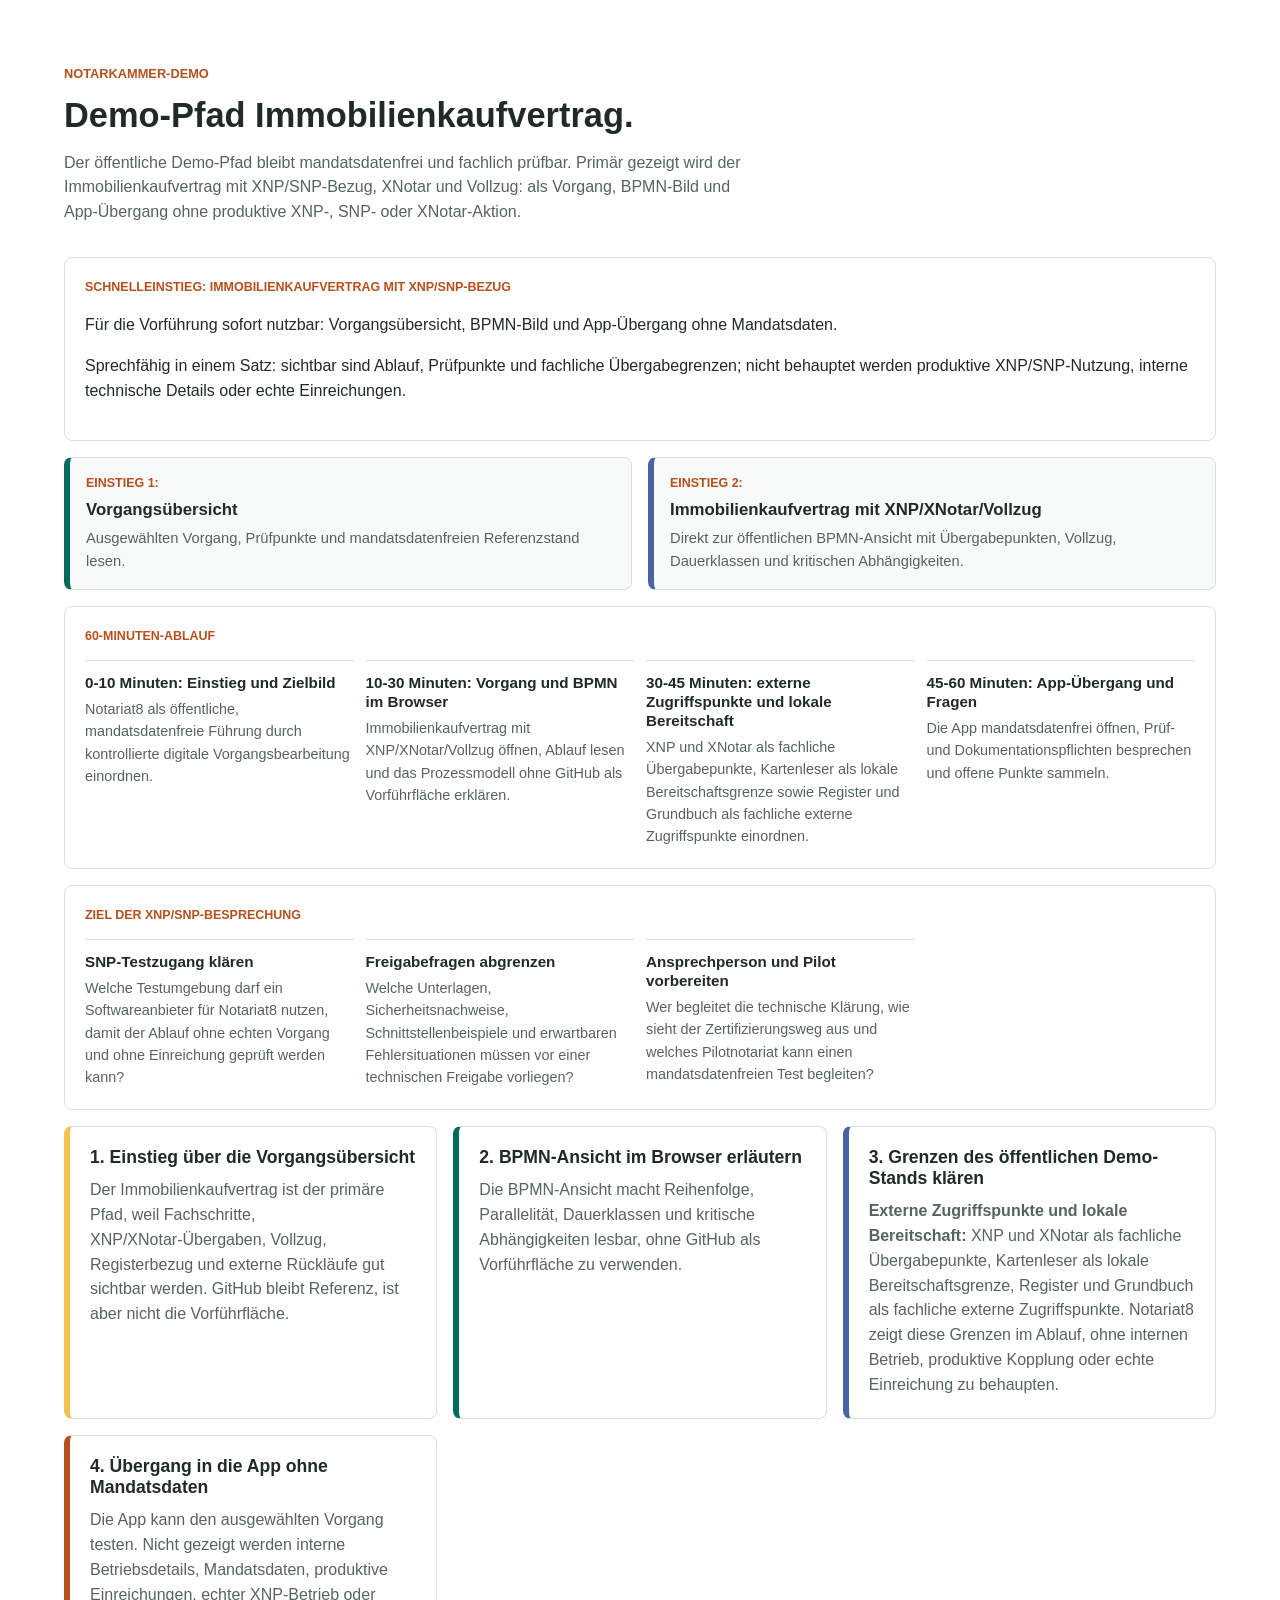
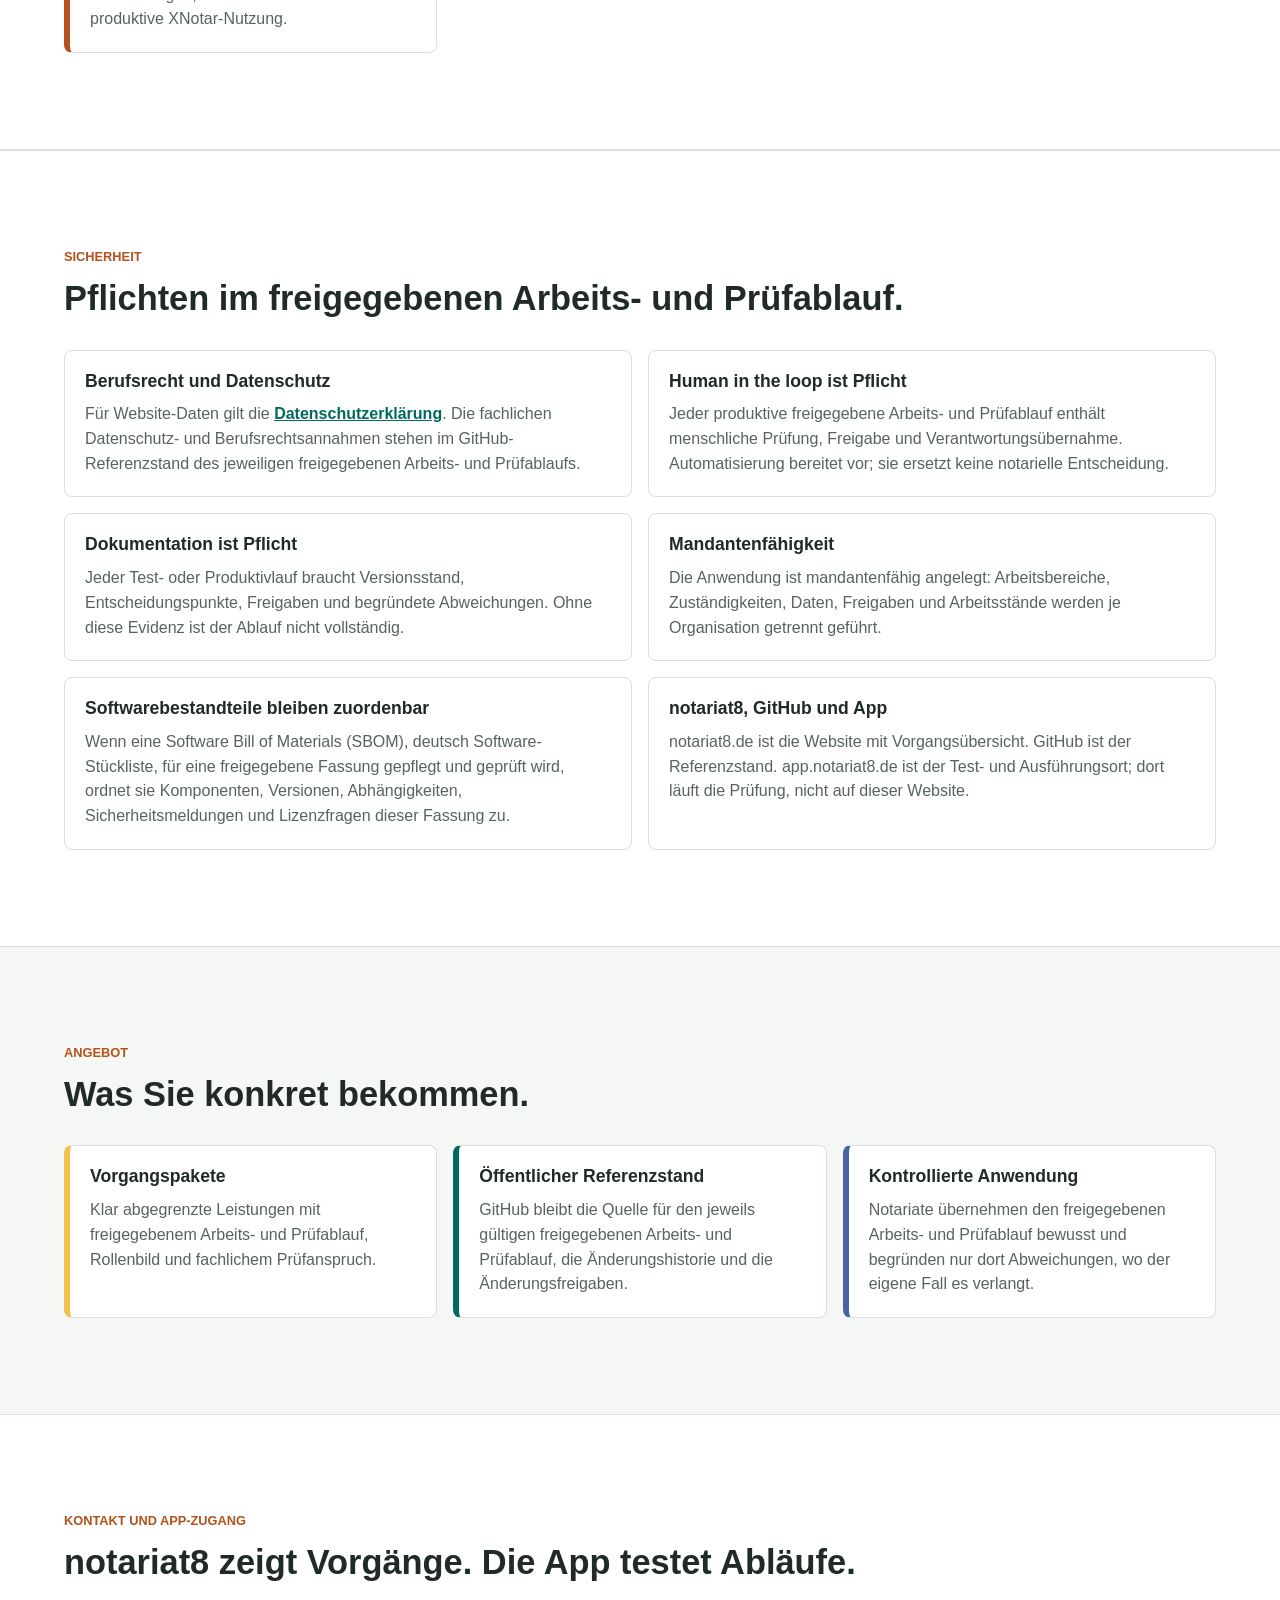
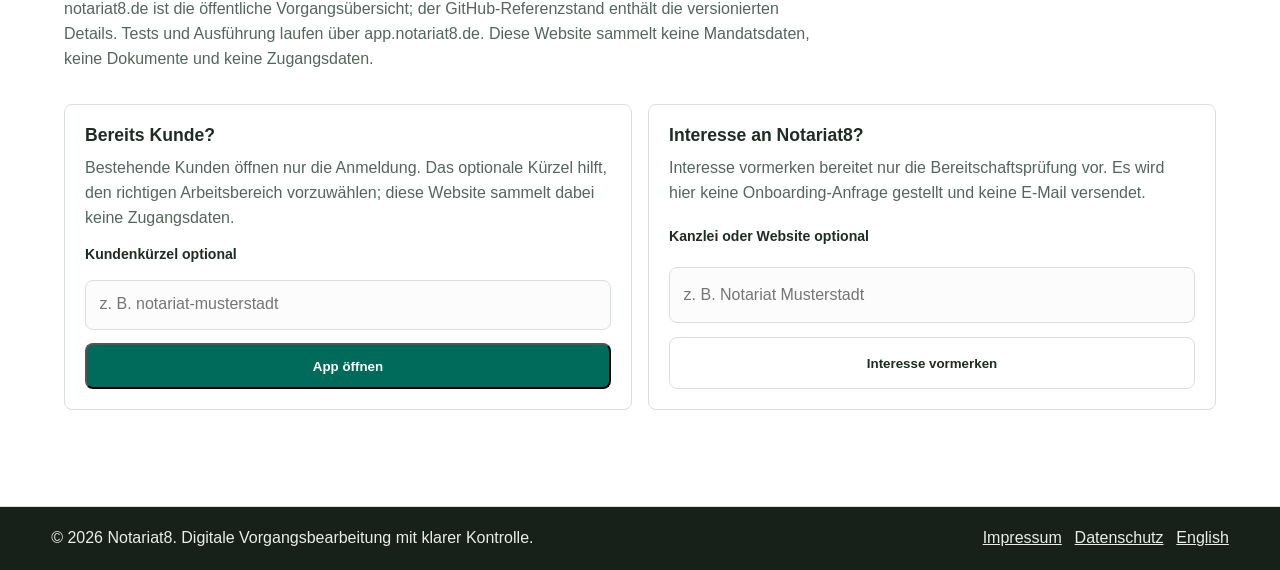
==== commit 8e9227dd: "Improve Notarkammer demo path copy" ====
--- a/index.html
+++ b/index.html
@@ -44,7 +44,7 @@
           <h1 id="hero-title">Notarielle Vorgänge digital kontrolliert bearbeiten.</h1>
           <p class="lead">Notariat8 unterstützt Notariate dabei, wiederkehrende Abläufe kontrolliert zu digitalisieren: mit klaren Zuständigkeiten, freigegebenen Arbeits- und Prüfabläufen und einem Einstieg, der keine Mandatsdaten auf dieser Website erfordert.</p>
           <div class="hero-actions" aria-label="Primäre Aktionen">
-            <a class="button primary" href="prozessmodell.html?vorgang=immobilienkaufvertrag">Notariat8 Prozessmodell (BPMN) ansehen</a>
+            <a class="button primary" href="prozessmodell.html?vorgang=immobilienkaufvertrag">Immobilienkaufvertrag-Demo öffnen</a>
             <a class="button secondary" href="#ablauf">Vorgänge ansehen</a>
             <a class="button secondary" href="#app">App öffnen</a>
           </div>
@@ -367,13 +367,13 @@
       <section class="band" id="demo-pfad" aria-labelledby="demo-pfad-title">
         <div class="section-heading">
           <p class="section-kicker">Notarkammer-Demo</p>
-          <h2 id="demo-pfad-title">Demo-Pfad für eine Stunde.</h2>
-          <p>Der öffentliche Demo-Pfad bleibt mandatsdatenfrei und fachlich prüfbar. Primär gezeigt wird der Immobilienkaufvertrag mit XNP/XNotar/Vollzug: als Vorgang, BPMN-Bild und App-Übergang ohne produktive XNP- oder XNotar-Aktion.</p>
+          <h2 id="demo-pfad-title">Demo-Pfad Immobilienkaufvertrag.</h2>
+          <p>Der öffentliche Demo-Pfad bleibt mandatsdatenfrei und fachlich prüfbar. Primär gezeigt wird der Immobilienkaufvertrag mit XNP/SNP-Bezug, XNotar und Vollzug: als Vorgang, BPMN-Bild und App-Übergang ohne produktive XNP-, SNP- oder XNotar-Aktion.</p>
         </div>
         <div class="demo-agenda" aria-label="Schnelleinstieg Immobilienkaufvertrag">
           <p class="viewer-label">Schnelleinstieg: Immobilienkaufvertrag mit XNP/SNP-Bezug</p>
           <p>Für die Vorführung sofort nutzbar: Vorgangsübersicht, BPMN-Bild und App-Übergang ohne Mandatsdaten.</p>
-          <p>Sprechfähig in einem Satz: sichtbar sind Ablauf, Prüfpunkte und fachliche Übergabegrenzen; nicht behauptet werden produktive XNP/SNP-Nutzung, Providerdetails oder echte Einreichungen.</p>
+          <p>Sprechfähig in einem Satz: sichtbar sind Ablauf, Prüfpunkte und fachliche Übergabegrenzen; nicht behauptet werden produktive XNP/SNP-Nutzung, interne technische Details oder echte Einreichungen.</p>
         </div>
         <div class="demo-entry-grid" aria-label="Einstiegspunkte für die Demo">
           <a class="demo-entry" href="#ablauf">
@@ -396,12 +396,12 @@
             <li><strong>45-60 Minuten: App-Übergang und Fragen</strong><span>Die App mandatsdatenfrei öffnen, Prüf- und Dokumentationspflichten besprechen und offene Punkte sammeln.</span></li>
           </ol>
         </div>
-        <div class="demo-agenda" aria-label="SNP-Testzugang und ISV-Freigabepaket">
+        <div class="demo-agenda" aria-label="SNP-Testzugang und Freigabefragen">
           <p class="viewer-label">Ziel der XNP/SNP-Besprechung</p>
           <ol>
-            <li><strong>SNP-Testzugang klären</strong><span>Welche Sandbox oder Testumgebung darf ein ISV für Notariat8 nutzen, damit der Ablauf ohne echten Vorgang und ohne Einreichung geprüft werden kann?</span></li>
-            <li><strong>ISV-Freigabepaket abgrenzen</strong><span>Welche Unterlagen, Sicherheitsnachweise, Callback-Beispiele und Fehlerklassen werden für eine ISV-Listung erwartet?</span></li>
-            <li><strong>Betrieb und Pilot vorbereiten</strong><span>Wer ist technischer Ansprechpartner, wie sieht der Zertifizierungsweg aus und welches Pilotnotariat kann einen mandatsdatenfreien Test begleiten?</span></li>
+            <li><strong>SNP-Testzugang klären</strong><span>Welche Testumgebung darf ein Softwareanbieter für Notariat8 nutzen, damit der Ablauf ohne echten Vorgang und ohne Einreichung geprüft werden kann?</span></li>
+            <li><strong>Freigabefragen abgrenzen</strong><span>Welche Unterlagen, Sicherheitsnachweise, Schnittstellenbeispiele und erwartbaren Fehlersituationen müssen vor einer technischen Freigabe vorliegen?</span></li>
+            <li><strong>Ansprechperson und Pilot vorbereiten</strong><span>Wer begleitet die technische Klärung, wie sieht der Zertifizierungsweg aus und welches Pilotnotariat kann einen mandatsdatenfreien Test begleiten?</span></li>
           </ol>
         </div>
         <div class="artifact-layout">
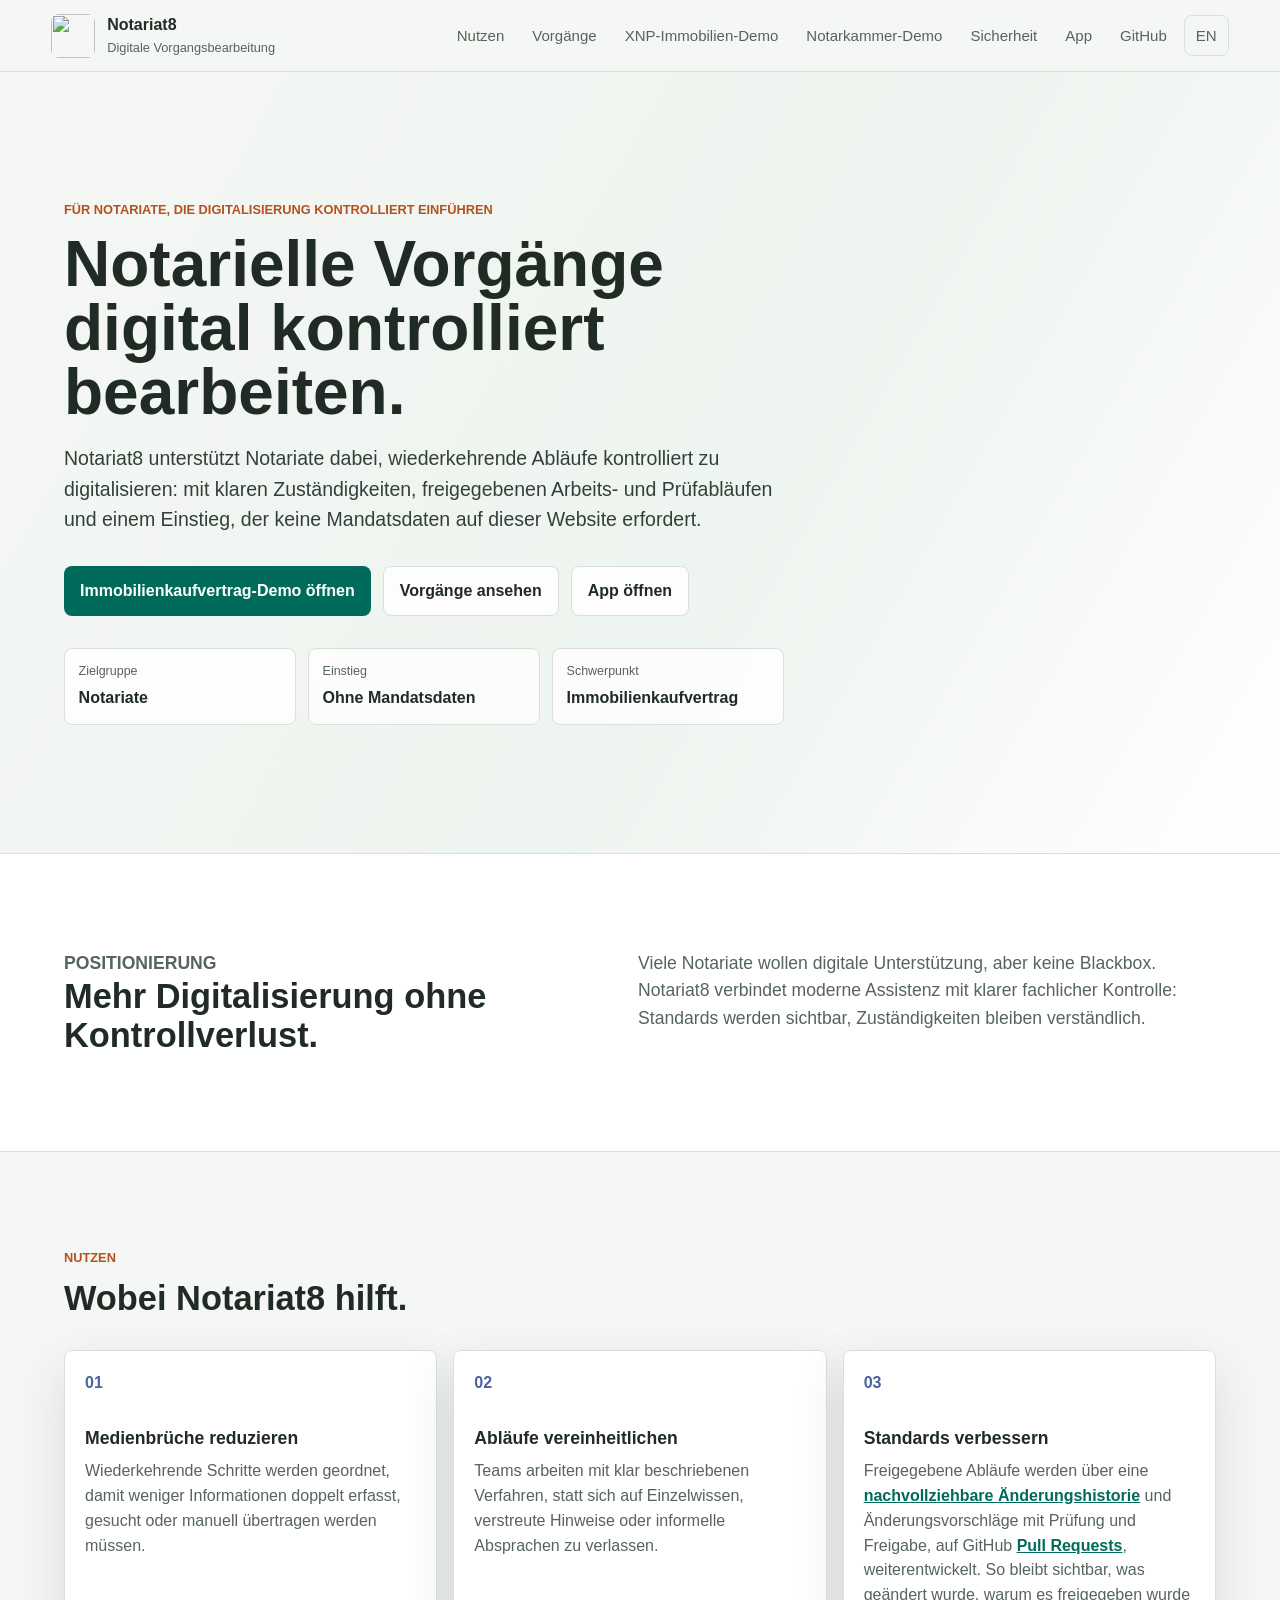
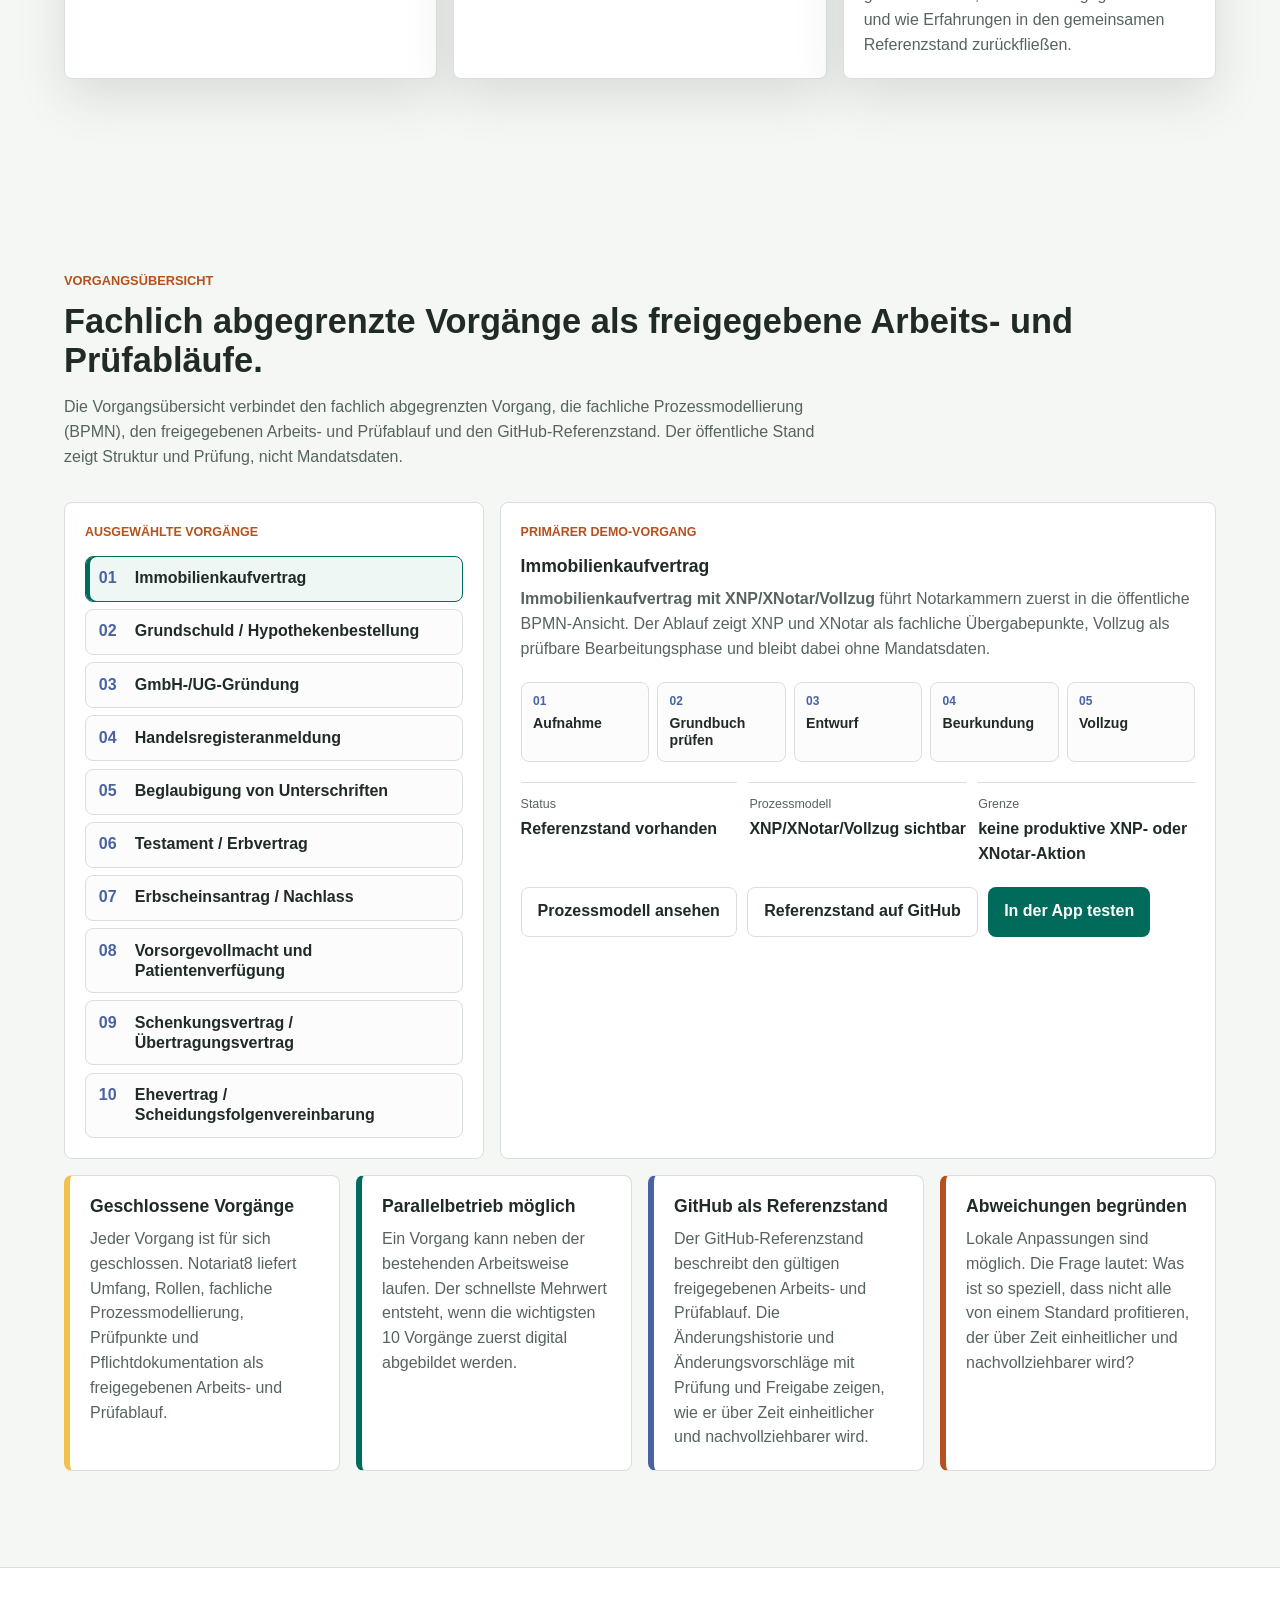
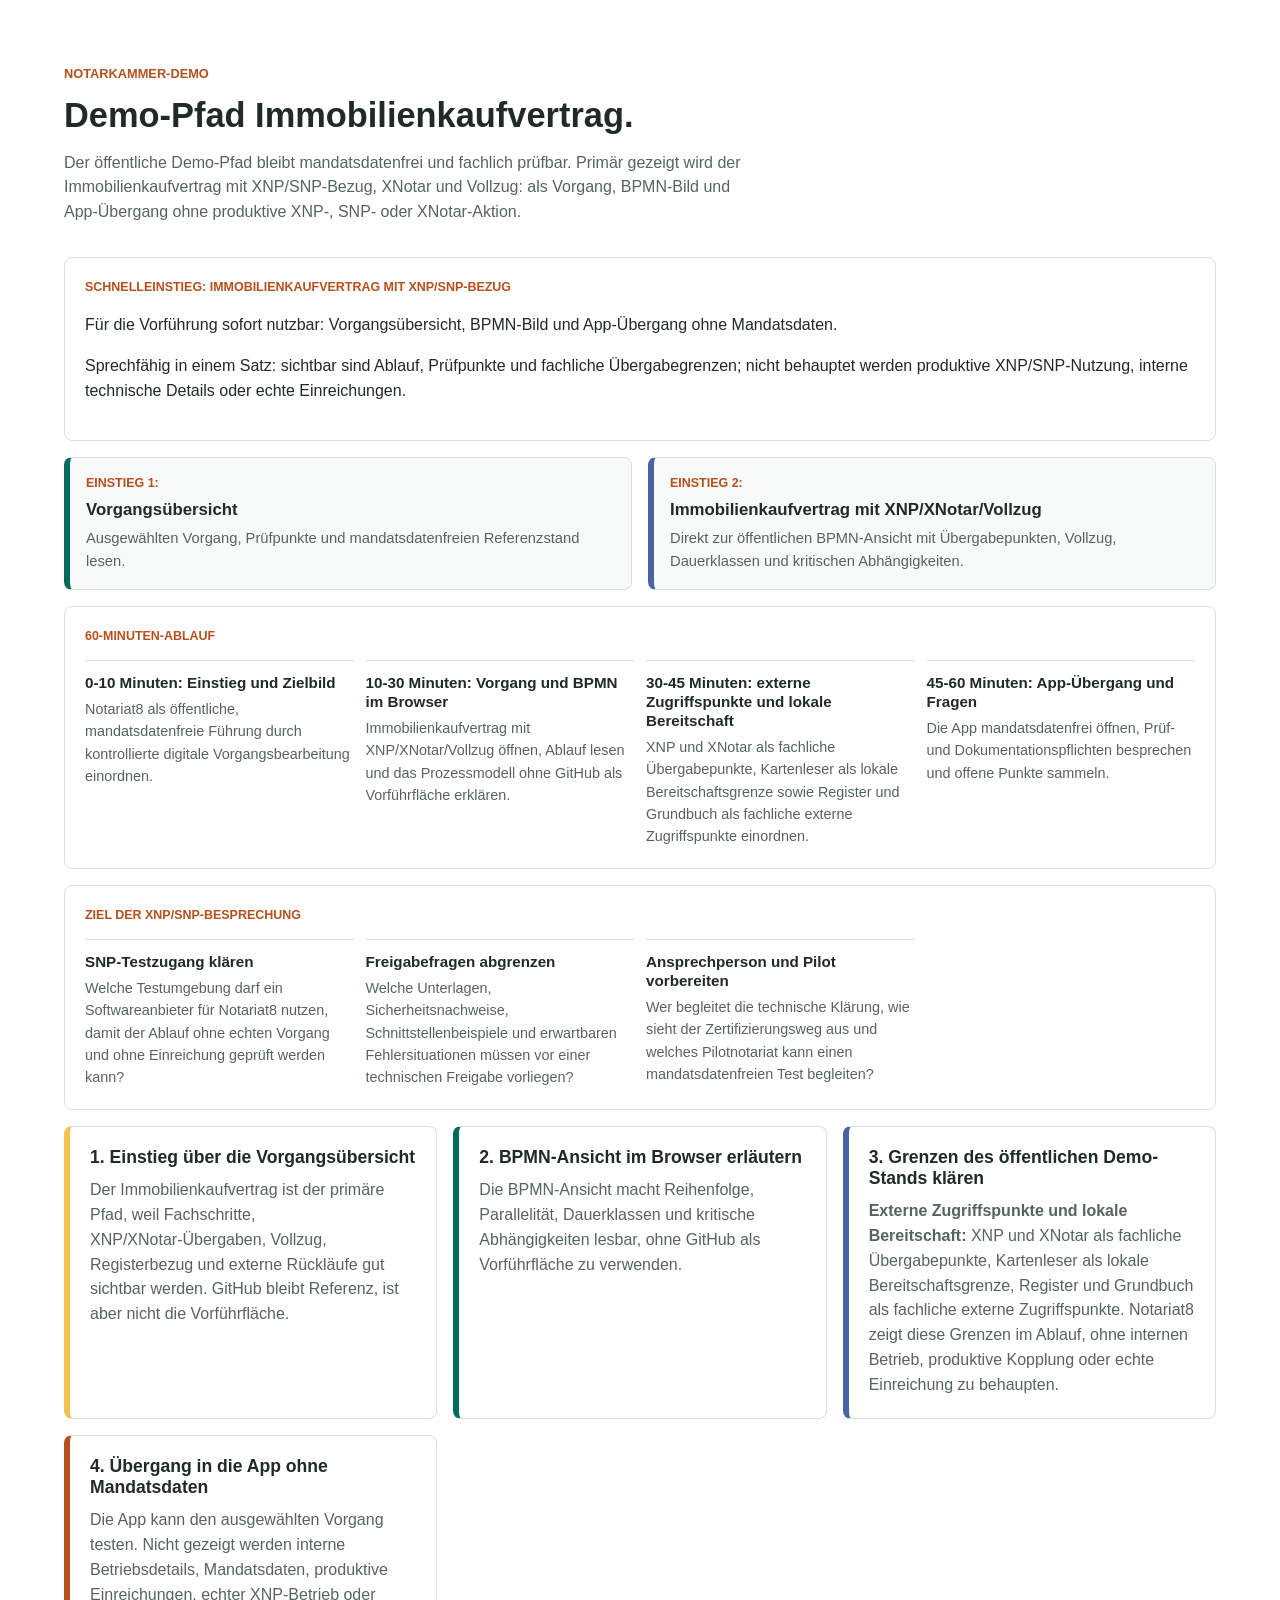
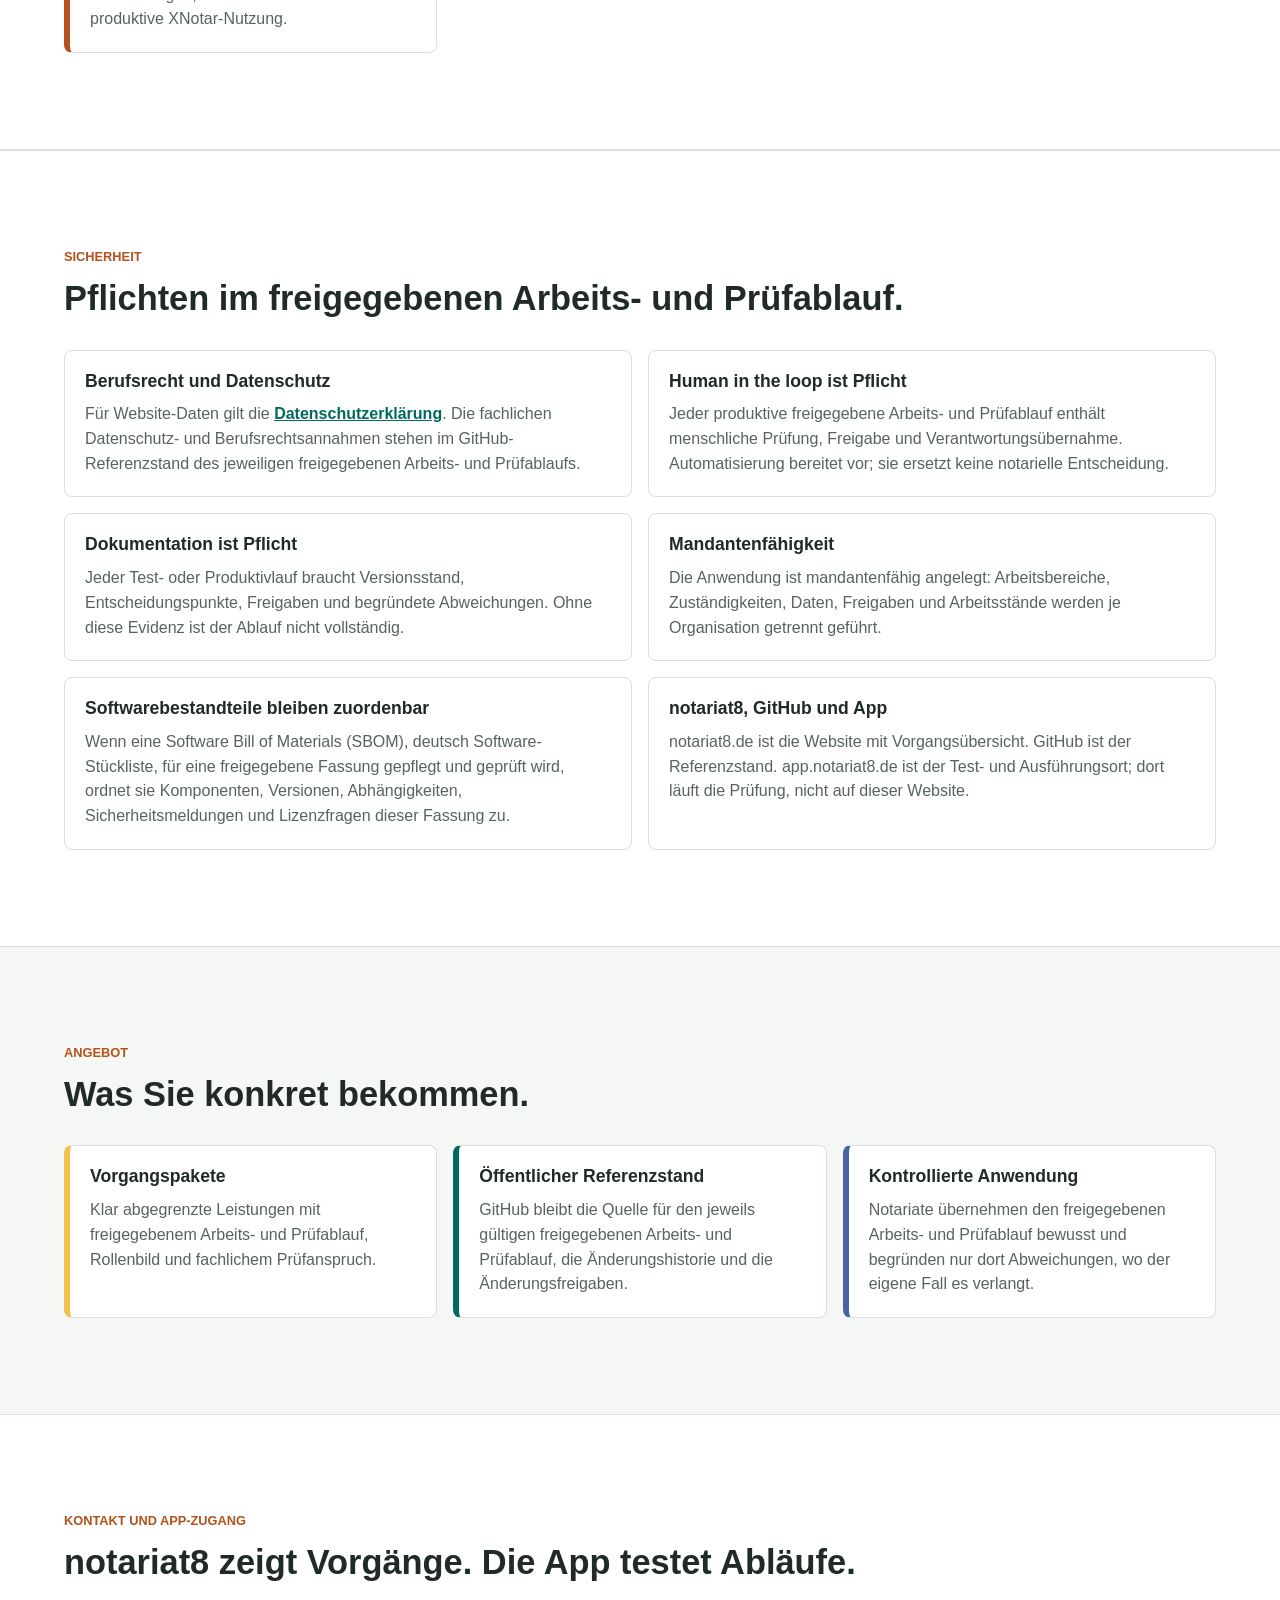
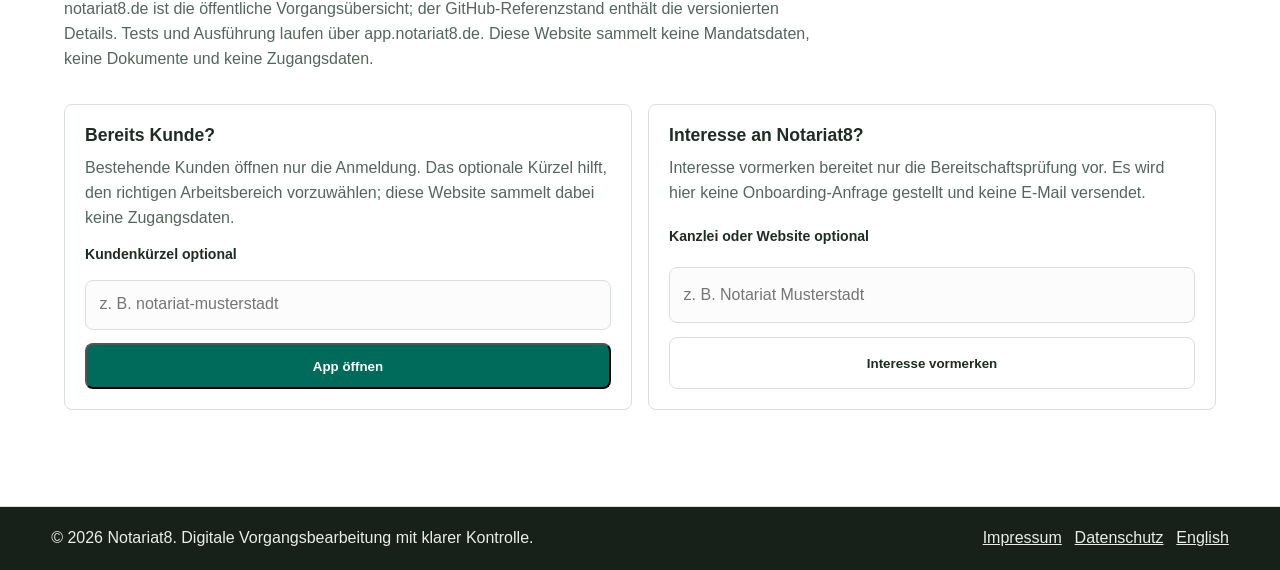
==== commit 5483e668: "docs: expose xnp real estate demo nav" ====
--- a/index.html
+++ b/index.html
@@ -28,7 +28,7 @@
       <nav class="site-nav" id="site-nav" aria-label="Hauptnavigation">
         <a href="#nutzen">Nutzen</a>
         <a href="#ablauf">Vorgänge</a>
-        <a href="prozessmodell.html?vorgang=immobilienkaufvertrag">Prozessmodell (BPMN)</a>
+        <a href="prozessmodell.html?vorgang=immobilienkaufvertrag">XNP-Immobilien-Demo</a>
         <a href="#demo-pfad">Notarkammer-Demo</a>
         <a href="#governance">Sicherheit</a>
         <a href="#app">App</a>
